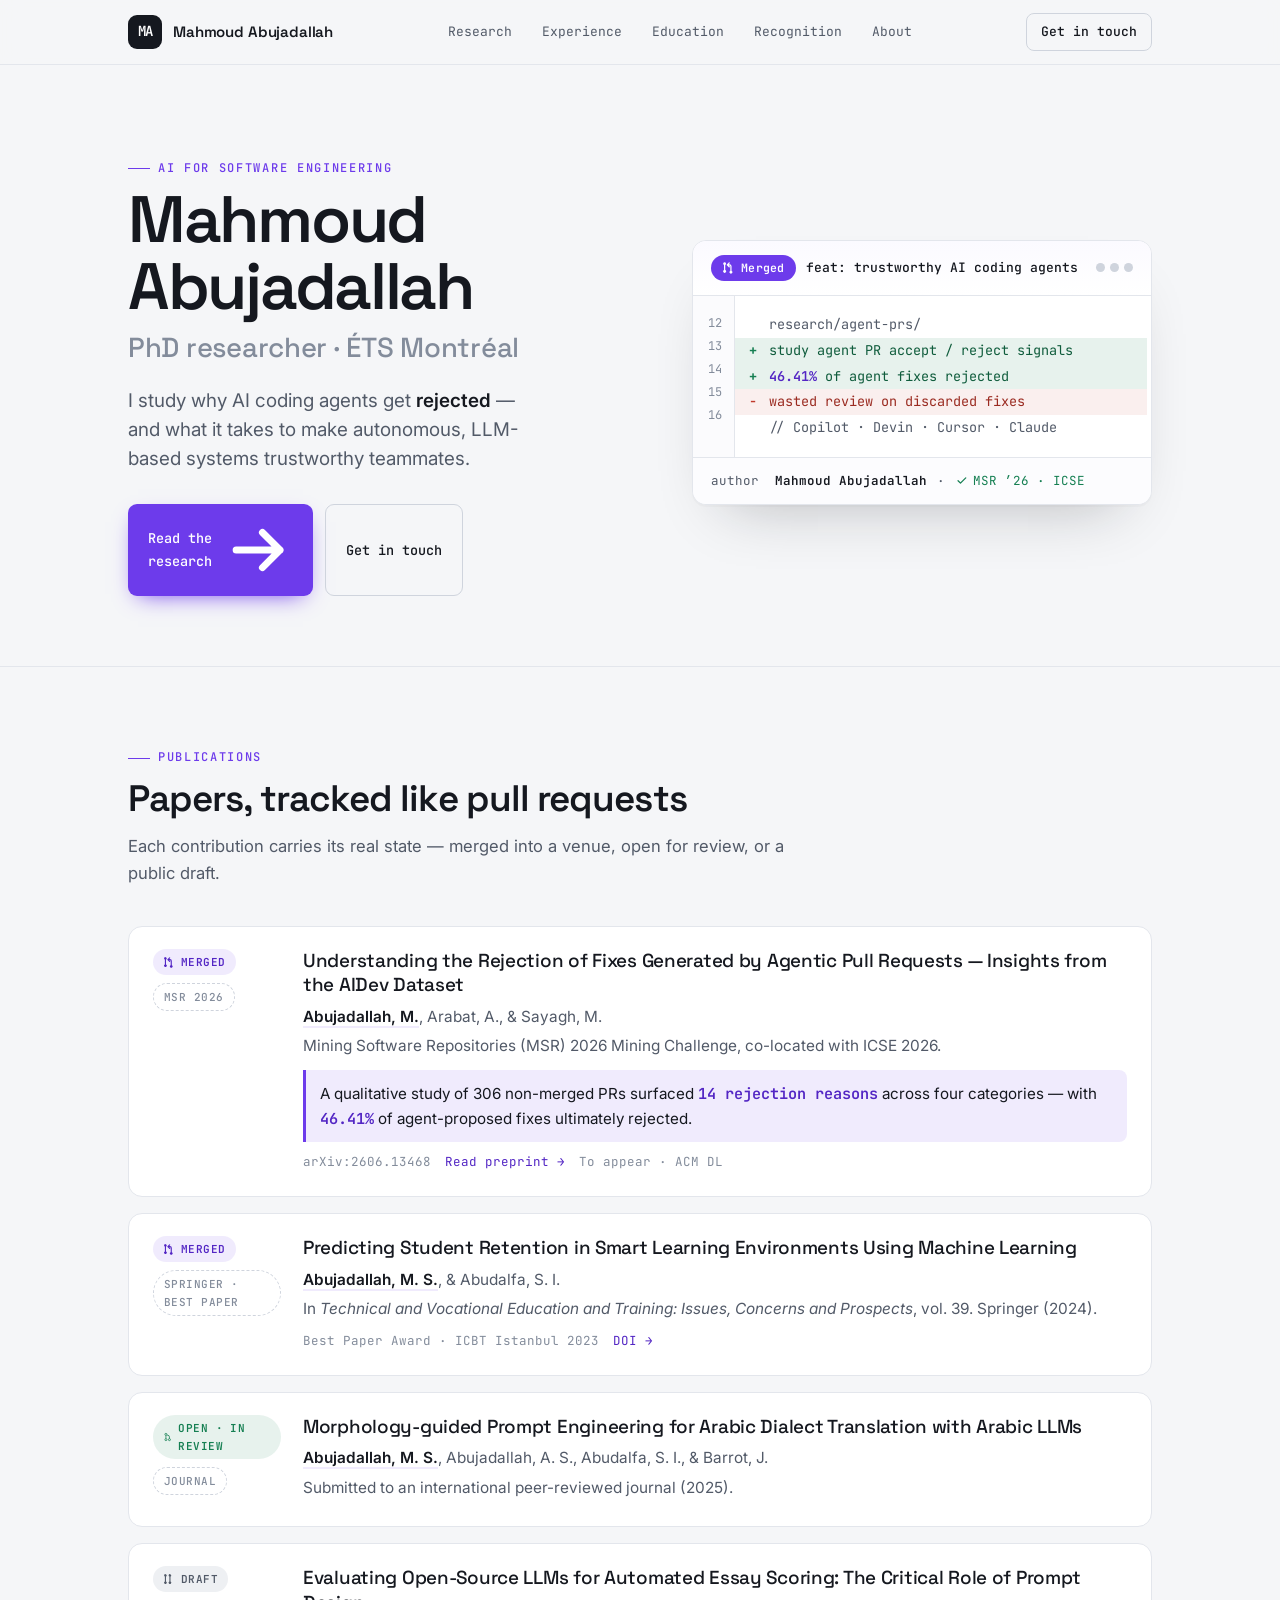
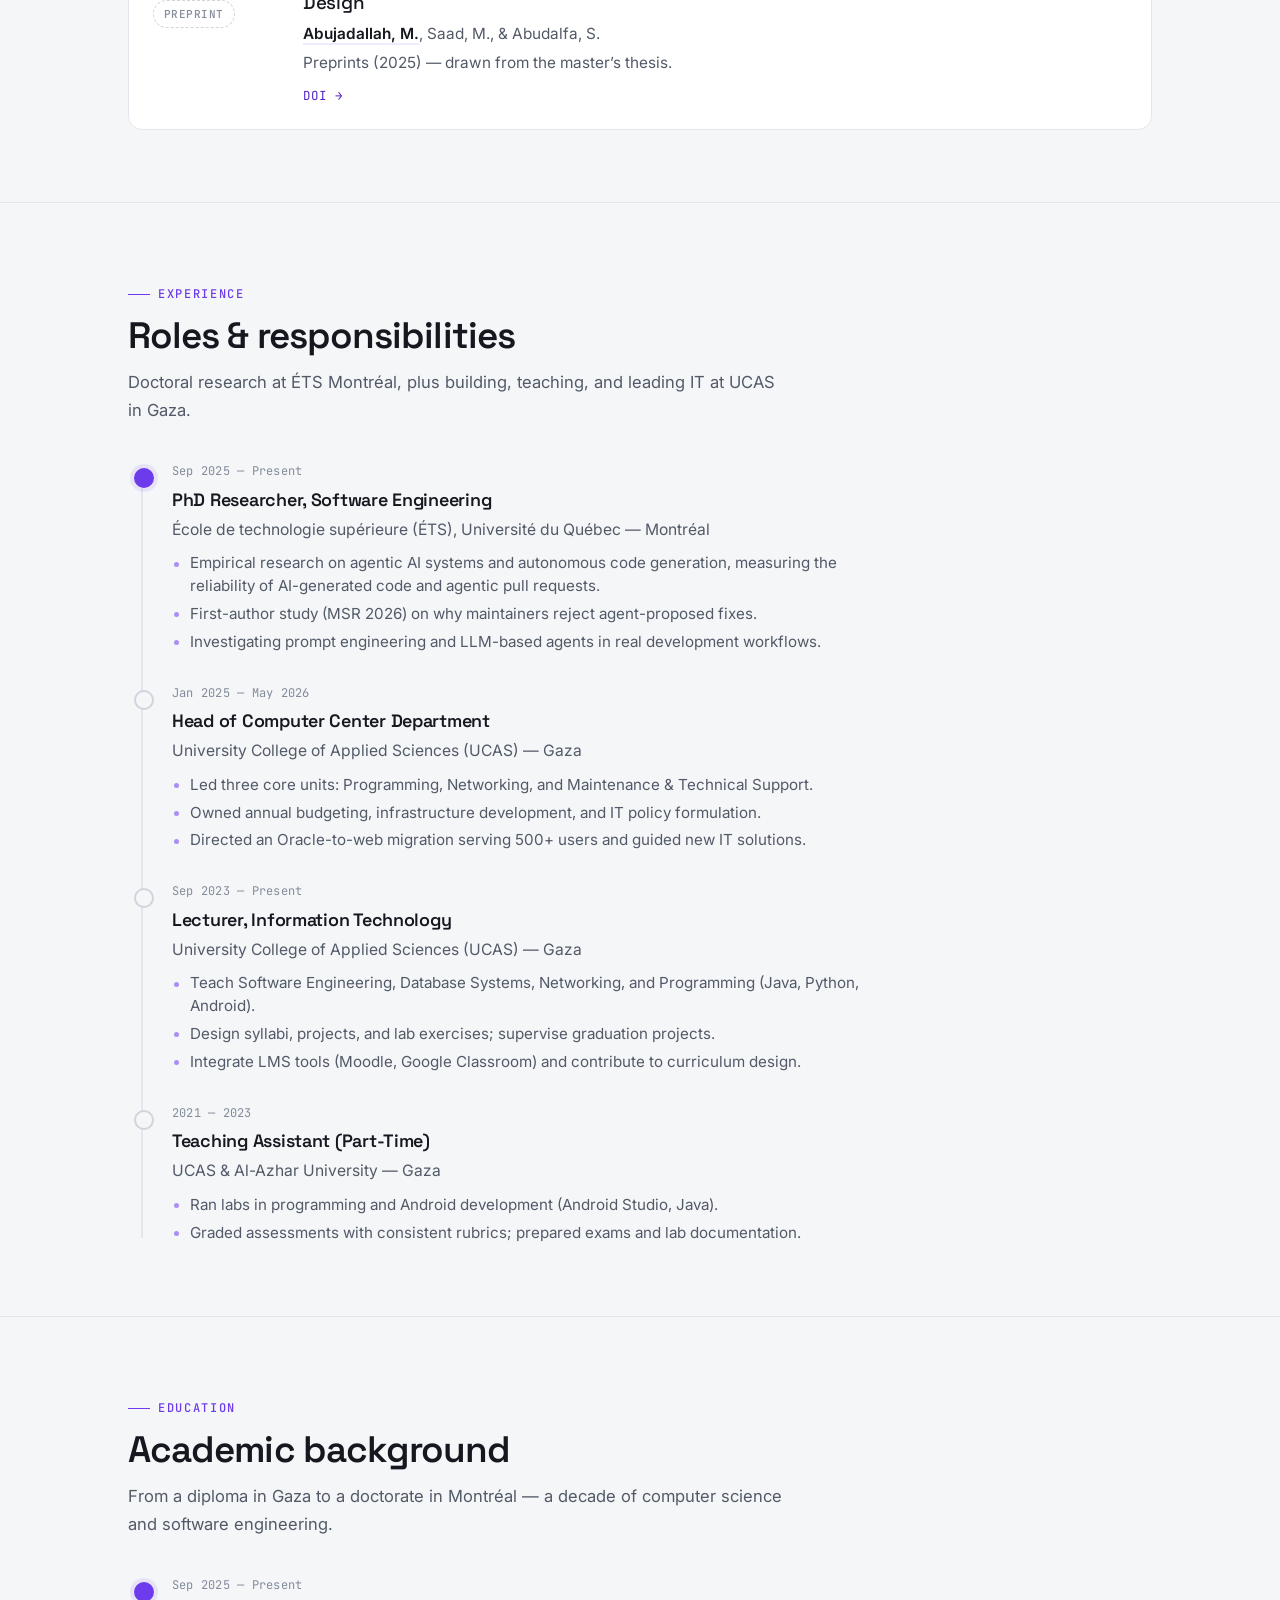
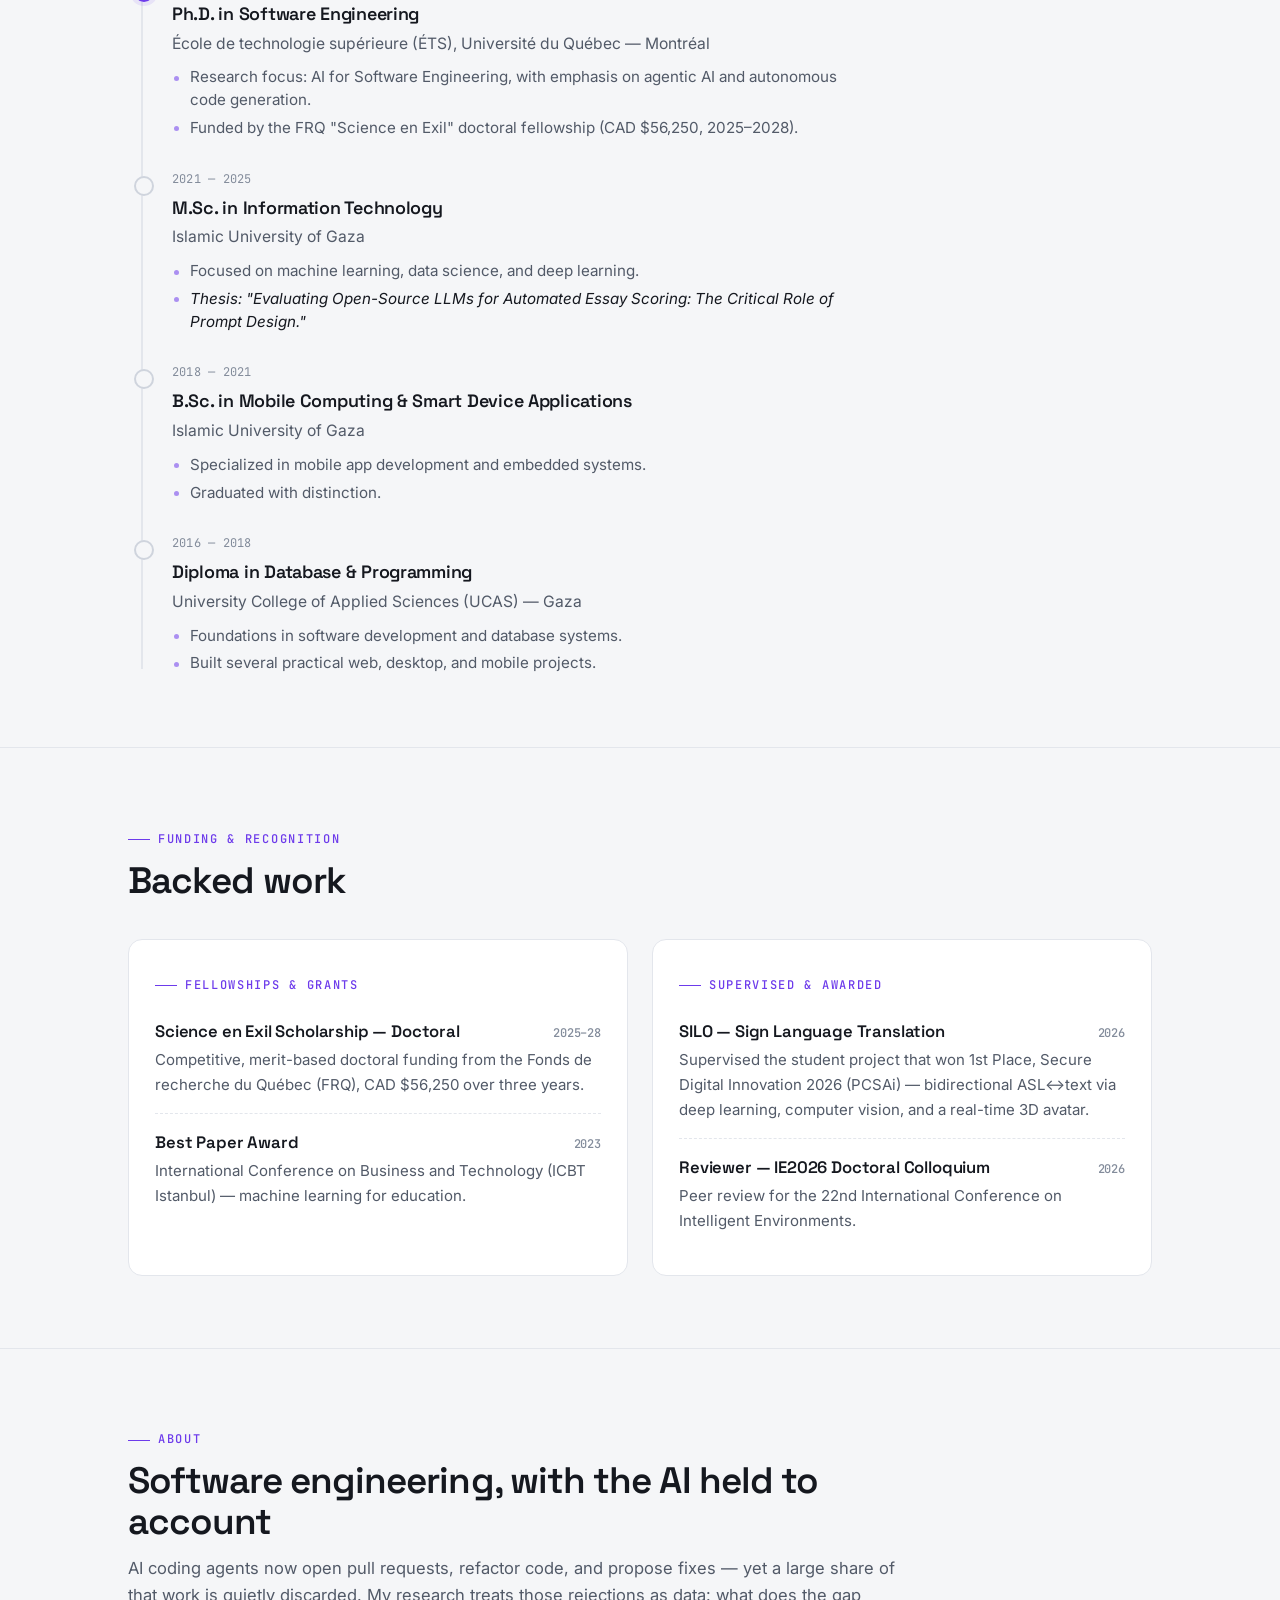
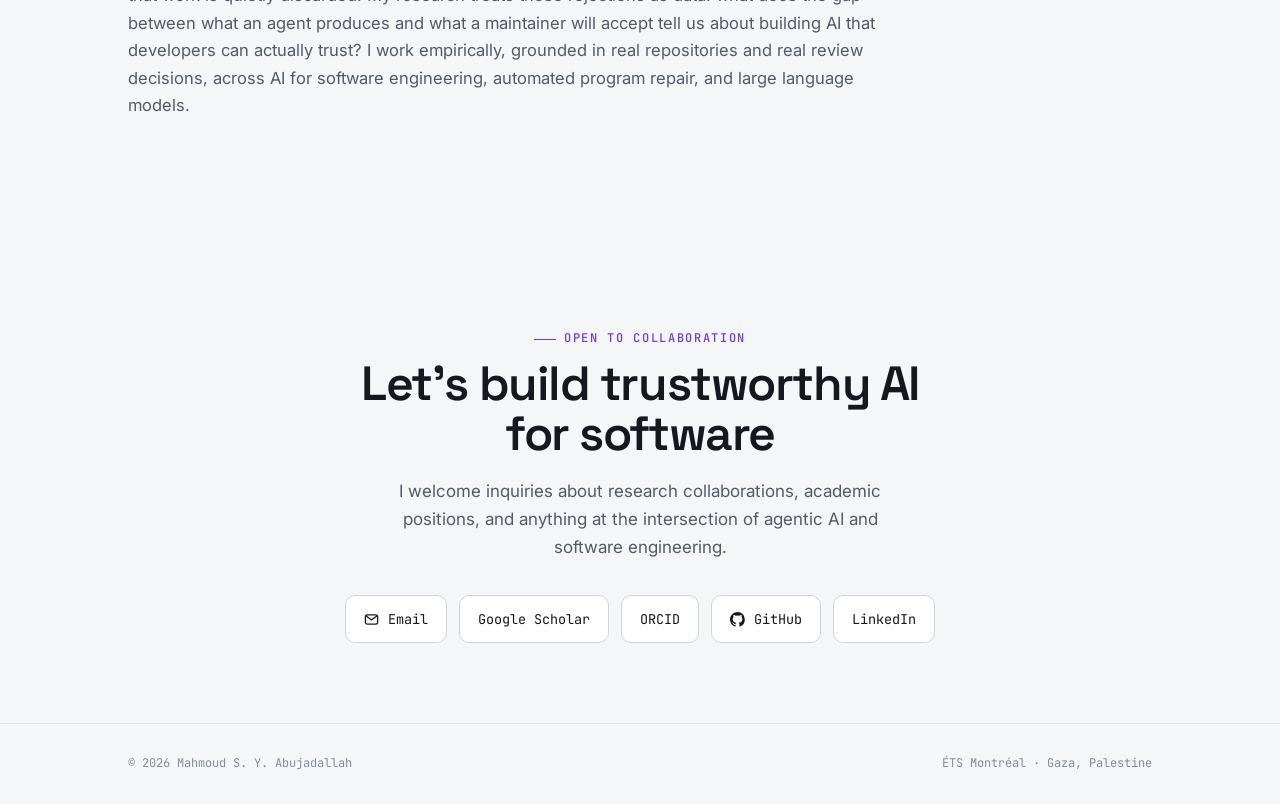
==== index.html @ 2774bacb "feat: redesign portfolio (PR-themed) and reconcile content with CV - New self-contained design: pape" ====
<!doctype html>
<html lang="en">
<head>
<meta charset="utf-8">
<meta name="viewport" content="width=device-width, initial-scale=1">
<title>Mahmoud S. Y. Abujadallah — AI for Software Engineering</title>
<meta name="description" content="PhD researcher at ÉTS Montréal studying AI coding agents, agentic pull requests, and the trustworthiness of AI-generated code.">
<meta name="author" content="Mahmoud S. Y. Abujadallah">
<meta name="robots" content="index, follow">
<link rel="canonical" href="https://mabujadallah.github.io/mahmoud_abujadallah/">
<link rel="icon" type="image/svg+xml" href="favicon.svg">

<!-- Open Graph -->
<meta property="og:type" content="website">
<meta property="og:title" content="Mahmoud S. Y. Abujadallah — AI for Software Engineering">
<meta property="og:description" content="PhD researcher studying why AI coding agents get rejected — and how to make them trustworthy teammates.">
<meta property="og:url" content="https://mabujadallah.github.io/mahmoud_abujadallah/">
<meta property="og:image" content="https://mabujadallah.github.io/mahmoud_abujadallah/images/profile.jpeg">

<!-- Twitter -->
<meta name="twitter:card" content="summary_large_image">
<meta name="twitter:title" content="Mahmoud S. Y. Abujadallah — AI for Software Engineering">
<meta name="twitter:description" content="PhD researcher studying why AI coding agents get rejected — and how to make them trustworthy teammates.">
<meta name="twitter:image" content="https://mabujadallah.github.io/mahmoud_abujadallah/images/profile.jpeg">

<!-- JSON-LD -->
<script type="application/ld+json">
{
  "@context": "https://schema.org",
  "@type": "Person",
  "name": "Mahmoud S. Y. Abujadallah",
  "url": "https://mabujadallah.github.io/mahmoud_abujadallah/",
  "image": "https://mabujadallah.github.io/mahmoud_abujadallah/images/profile.jpeg",
  "jobTitle": "PhD Researcher",
  "affiliation": {
    "@type": "CollegeOrUniversity",
    "name": "École de technologie supérieure (ÉTS)"
  },
  "sameAs": [
    "https://github.com/mabujadallah",
    "https://www.linkedin.com/in/mahmoud-abujadallah-88104a176/",
    "https://orcid.org/0009-0009-6800-0481",
    "https://scholar.google.com/citations?user=rj5uozAAAAAJ"
  ]
}
</script>

<link rel="preconnect" href="https://fonts.googleapis.com">
<link rel="preconnect" href="https://fonts.gstatic.com" crossorigin>
<link href="https://fonts.googleapis.com/css2?family=Space+Grotesk:wght@400;500;600;700&family=Inter:wght@400;450;500;600&family=JetBrains+Mono:wght@400;500;600&display=swap" rel="stylesheet">
<style>
  :root{
    --paper:#F5F6F8;
    --paper-raised:#FFFFFF;
    --ink:#15181F;
    --ink-soft:#525a68;
    --ink-faint:#838c9b;
    --line:#E3E6EC;
    --line-strong:#cfd4dd;
    --accent:#6D3BEB;        /* merged-purple, primary */
    --accent-deep:#5326c4;
    --accent-soft:rgba(109,59,235,.10);
    --accept:#157f52;        /* + additions */
    --accept-soft:rgba(21,127,82,.10);
    --reject:#c0392b;        /* − deletions */
    --reject-soft:rgba(192,57,43,.08);
    --amber:#a86a12;

    --display:'Space Grotesk',system-ui,sans-serif;
    --body:'Inter',system-ui,sans-serif;
    --mono:'JetBrains Mono',ui-monospace,monospace;

    --maxw:1080px;
    --r:14px;
  }

  *{box-sizing:border-box}
  html{scroll-behavior:smooth}
  @media (prefers-reduced-motion:reduce){html{scroll-behavior:auto}}

  body{
    margin:0;
    background:var(--paper);
    color:var(--ink);
    font-family:var(--body);
    font-size:17px;
    line-height:1.65;
    -webkit-font-smoothing:antialiased;
    text-rendering:optimizeLegibility;
    overflow-x:hidden;
  }

  a{color:inherit;text-decoration:none}
  ::selection{background:var(--accent);color:#fff}

  .skip{
    position:absolute;left:-999px;top:0;z-index:200;
    background:var(--ink);color:#fff;padding:10px 16px;border-radius:0 0 8px 0;
    font-family:var(--mono);font-size:13px;
  }
  .skip:focus{left:0}

  .wrap{max-width:var(--maxw);margin:0 auto;padding:0 28px}

  /* ---------- mono utility label ---------- */
  .eyebrow{
    font-family:var(--mono);
    font-size:12px;
    font-weight:500;
    letter-spacing:.14em;
    text-transform:uppercase;
    color:var(--accent);
    display:inline-flex;align-items:center;gap:8px;
  }
  .eyebrow::before{
    content:"";width:22px;height:1px;background:var(--accent);display:inline-block;
  }

  /* ---------- nav ---------- */
  header.nav{
    position:sticky;top:0;z-index:100;
    background:color-mix(in srgb, var(--paper) 88%, transparent);
    backdrop-filter:blur(10px);
    border-bottom:1px solid var(--line);
  }
  .nav-inner{display:flex;align-items:center;justify-content:space-between;height:64px}
  .brand{display:flex;align-items:center;gap:11px;font-family:var(--display);font-weight:600;font-size:15px;letter-spacing:-.01em}
  .mono-badge{
    width:34px;height:34px;border-radius:9px;
    background:var(--ink);color:#fff;
    display:grid;place-items:center;
    font-family:var(--mono);font-weight:600;font-size:14px;letter-spacing:-.04em;
  }
  .nav-links{display:flex;gap:30px;align-items:center}
  .nav-links a{
    font-family:var(--mono);font-size:13px;color:var(--ink-soft);
    position:relative;padding:4px 0;transition:color .2s;
  }
  .nav-links a:hover{color:var(--ink)}
  .nav-links a::after{
    content:"";position:absolute;left:0;bottom:-2px;height:1.5px;width:0;background:var(--accent);transition:width .25s;
  }
  .nav-links a:hover::after{width:100%}
  .nav-cta{
    font-family:var(--mono);font-size:13px;font-weight:500;
    border:1px solid var(--line-strong);border-radius:8px;padding:7px 14px;
    color:var(--ink);transition:.2s;
  }
  .nav-cta:hover{border-color:var(--accent);color:var(--accent)}
  @media(max-width:760px){.nav-links{display:none}}
  @media(max-width:560px){.brand span:last-child{display:none}}

  section{scroll-margin-top:74px}
  #contact{scroll-margin-top:74px}

  /* ---------- hero ---------- */
  .hero{padding:84px 0 70px;position:relative;overflow:hidden}
  .hero-grid{display:grid;grid-template-columns:1.05fr .95fr;gap:56px;align-items:center}
  .hero-grid > *{min-width:0}
  @media(max-width:880px){.hero-grid{grid-template-columns:1fr;gap:40px}}

  h1{
    font-family:var(--display);
    font-weight:600;
    font-size:clamp(2.3rem,8vw,4.1rem);
    line-height:1.02;
    letter-spacing:-.035em;
    margin:.5rem 0 0;
    overflow-wrap:break-word;
  }
  h1 .sub{display:block;color:var(--ink-faint);font-weight:500;font-size:.42em;letter-spacing:-.01em;margin-top:.85rem}
  .lead{
    font-size:1.18rem;color:var(--ink-soft);max-width:34ch;margin:1.5rem 0 0;line-height:1.55;
  }
  .lead b{color:var(--ink);font-weight:600}

  .hero-actions{display:flex;flex-wrap:wrap;gap:12px;margin-top:30px}
  .btn{
    font-family:var(--mono);font-size:13.5px;font-weight:500;
    padding:11px 20px;border-radius:9px;display:inline-flex;align-items:center;gap:9px;
    transition:transform .18s, box-shadow .18s, background .18s;
  }
  .btn-primary{background:var(--accent);color:#fff;box-shadow:0 8px 22px -10px var(--accent)}
  .btn-primary:hover{background:var(--accent-deep);transform:translateY(-2px);box-shadow:0 14px 26px -10px var(--accent)}
  .btn-ghost{border:1px solid var(--line-strong);color:var(--ink)}
  .btn-ghost:hover{border-color:var(--ink);transform:translateY(-2px)}

  /* ---------- signature: the PR card ---------- */
  .pr-card{
    background:var(--paper-raised);
    border:1px solid var(--line);
    border-radius:var(--r);
    box-shadow:0 30px 60px -34px rgba(21,24,31,.30), 0 2px 0 rgba(21,24,31,.02);
    overflow:hidden;
    font-family:var(--mono);
    font-size:13.5px;
  }
  .pr-head{
    display:flex;align-items:center;gap:10px;
    padding:14px 18px;border-bottom:1px solid var(--line);
    background:linear-gradient(180deg,#fbfaff,#fff);
  }
  .pr-state{
    display:inline-flex;align-items:center;gap:6px;
    background:var(--accent);color:#fff;
    padding:4px 11px;border-radius:999px;font-weight:600;font-size:11.5px;letter-spacing:.02em;
  }
  .pr-state svg{width:13px;height:13px}
  .pr-title{color:var(--ink);font-weight:500;font-size:13px;flex:1;min-width:0;overflow:hidden;text-overflow:ellipsis;white-space:nowrap}
  .pr-dots{display:flex;gap:5px}
  .pr-dots i{width:9px;height:9px;border-radius:50%;display:block;background:var(--line-strong)}

  .pr-body{display:flex}
  .gutter{
    padding:16px 0;background:#fbfbfd;border-right:1px solid var(--line);
    color:var(--ink-faint);text-align:right;user-select:none;min-width:42px;
  }
  .gutter span{display:block;padding:0 12px;line-height:1.9;font-size:12px}
  .diff{padding:16px 4px 16px 0;flex:1;overflow:hidden}
  .diff .ln{display:flex;gap:10px;line-height:1.9;padding:0 14px;white-space:nowrap}
  .diff .ln.add{background:var(--accept-soft)}
  .diff .ln.del{background:var(--reject-soft)}
  .diff .ln.ctx{color:var(--ink-soft)}
  .diff .mk{width:10px;flex:none;font-weight:600}
  .diff .add .mk{color:var(--accept)}
  .diff .del .mk{color:var(--reject)}
  .diff .add .tx{color:#0f5c3c}
  .diff .del .tx{color:#9a2a20}
  .diff .stat{color:var(--accent-deep);font-weight:600}
  @media(max-width:520px){.diff .ln{white-space:normal}}

  .pr-foot{
    display:flex;align-items:center;gap:10px;flex-wrap:wrap;
    padding:13px 18px;border-top:1px solid var(--line);background:#fcfcfe;
    color:var(--ink-soft);font-size:12.5px;
  }
  .pr-foot .who{color:var(--ink);font-weight:600}
  .pr-foot .chk{color:var(--accept);display:inline-flex;align-items:center;gap:5px}
  .pr-foot .chk svg{width:13px;height:13px}

  /* ---------- section frame ---------- */
  section{padding:72px 0;border-top:1px solid var(--line)}
  .sec-head{margin-bottom:38px;max-width:60ch}
  .sec-head h2{
    font-family:var(--display);font-weight:600;font-size:clamp(1.7rem,3.4vw,2.3rem);
    letter-spacing:-.025em;line-height:1.1;margin:.7rem 0 0;
  }
  .sec-head p{color:var(--ink-soft);margin:.8rem 0 0;font-size:1.04rem}

  /* ---------- publications ---------- */
  .pubs{display:flex;flex-direction:column;gap:16px}
  .pub{
    background:var(--paper-raised);border:1px solid var(--line);border-radius:var(--r);
    padding:22px 24px;display:grid;grid-template-columns:128px 1fr;gap:22px;
    transition:border-color .2s, transform .2s, box-shadow .2s;
  }
  .pub:hover{border-color:var(--line-strong);transform:translateY(-2px);box-shadow:0 18px 40px -28px rgba(21,24,31,.35)}
  @media(max-width:680px){.pub{grid-template-columns:1fr;gap:14px}}
  .pub-state{display:flex;flex-direction:column;gap:8px;align-items:flex-start}
  .tag{
    font-family:var(--mono);font-size:11px;font-weight:600;letter-spacing:.04em;
    padding:4px 10px;border-radius:999px;display:inline-flex;align-items:center;gap:6px;text-transform:uppercase;
  }
  .tag svg{width:12px;height:12px}
  .tag.merged{background:var(--accent-soft);color:var(--accent-deep)}
  .tag.open{background:var(--accept-soft);color:var(--accept)}
  .tag.draft{background:#eef0f3;color:var(--ink-soft)}
  .tag.venue{background:transparent;color:var(--ink-faint);border:1px dashed var(--line-strong);font-weight:500}
  .pub h3{font-family:var(--display);font-weight:500;font-size:1.18rem;line-height:1.3;letter-spacing:-.015em;margin:0 0 6px}
  .pub .authors{color:var(--ink-soft);font-size:.96rem;margin:0 0 4px}
  .pub .authors .me{color:var(--ink);font-weight:600;border-bottom:2px solid var(--accent-soft)}
  .pub .meta{font-family:var(--mono);font-size:12.5px;color:var(--ink-faint);margin-top:10px;display:flex;flex-wrap:wrap;gap:14px}
  .pub .meta a{color:var(--accent-deep);border-bottom:1px solid transparent;transition:border-color .2s}
  .pub .meta a:hover{border-color:var(--accent-deep)}
  .finding{
    margin-top:12px;padding:11px 14px;border-left:3px solid var(--accent);
    background:var(--accent-soft);border-radius:0 8px 8px 0;font-size:.95rem;color:var(--ink)
  }
  .finding b{font-family:var(--mono);font-weight:600;color:var(--accent-deep)}

  /* ---------- timeline ---------- */
  .timeline{position:relative;margin-left:6px}
  .timeline::before{content:"";position:absolute;left:7px;top:6px;bottom:6px;width:2px;background:var(--line)}
  .tl{position:relative;padding:0 0 30px 38px}
  .tl:last-child{padding-bottom:0}
  .tl::before{
    content:"";position:absolute;left:0;top:6px;width:16px;height:16px;border-radius:50%;
    background:var(--paper);border:2px solid var(--line-strong);
  }
  .tl.now::before{background:var(--accent);border-color:var(--accent);box-shadow:0 0 0 4px var(--accent-soft)}
  .tl .when{font-family:var(--mono);font-size:12px;color:var(--ink-faint);letter-spacing:.02em}
  .tl h3{font-family:var(--display);font-weight:600;font-size:1.12rem;letter-spacing:-.015em;margin:3px 0 2px}
  .tl .org{color:var(--ink-soft);font-size:.98rem}
  .tl p{margin:8px 0 0;color:var(--ink-soft);font-size:.96rem;max-width:62ch}
  .tl ul{margin:10px 0 0;padding:0;list-style:none;display:flex;flex-direction:column;gap:5px;max-width:64ch}
  .tl ul li{position:relative;padding-left:18px;color:var(--ink-soft);font-size:.95rem;line-height:1.5}
  .tl ul li::before{content:"";position:absolute;left:2px;top:.62em;width:5px;height:5px;border-radius:50%;background:var(--accent);opacity:.55}
  .tl ul li em{color:var(--ink);font-style:italic}

  /* ---------- two col blocks (funding / education) ---------- */
  .cols{display:grid;grid-template-columns:1fr 1fr;gap:24px}
  @media(max-width:780px){.cols{grid-template-columns:1fr}}
  .panel{background:var(--paper-raised);border:1px solid var(--line);border-radius:var(--r);padding:26px}
  .panel > .eyebrow{margin-bottom:18px}
  .award{padding:15px 0;border-top:1px dashed var(--line)}
  .award:first-of-type{border-top:none;padding-top:4px}
  .award h4{font-family:var(--display);font-weight:600;font-size:1.04rem;letter-spacing:-.01em;margin:0 0 3px;display:flex;justify-content:space-between;gap:12px;align-items:baseline}
  .award h4 .yr{font-family:var(--mono);font-size:12px;color:var(--ink-faint);font-weight:500}
  .award p{margin:0;color:var(--ink-soft);font-size:.94rem}
  .deg .yr{color:var(--accent-deep)}

  /* ---------- contact ---------- */
  .contact{text-align:center;padding:90px 0 80px}
  .contact h2{font-family:var(--display);font-weight:600;font-size:clamp(2rem,5vw,3rem);letter-spacing:-.03em;margin:.6rem auto 0;max-width:18ch;line-height:1.05}
  .contact p{color:var(--ink-soft);max-width:46ch;margin:1.1rem auto 0}
  .links{display:flex;flex-wrap:wrap;gap:12px;justify-content:center;margin-top:34px}
  .links a{
    font-family:var(--mono);font-size:13.5px;
    border:1px solid var(--line-strong);border-radius:10px;padding:12px 18px;
    display:inline-flex;align-items:center;gap:9px;transition:.2s;background:var(--paper-raised);
  }
  .links a:hover{border-color:var(--accent);color:var(--accent);transform:translateY(-2px)}
  .links a svg{width:15px;height:15px}

  footer{border-top:1px solid var(--line);padding:30px 0;color:var(--ink-faint)}
  .foot-inner{display:flex;justify-content:space-between;flex-wrap:wrap;gap:10px;font-family:var(--mono);font-size:12px}

  /* ---------- reveal ---------- */
  .reveal{opacity:0;transform:translateY(18px);transition:opacity .6s ease, transform .6s ease}
  .reveal.in{opacity:1;transform:none}
  @media (prefers-reduced-motion:reduce){.reveal{opacity:1;transform:none;transition:none}}

  :focus-visible{outline:2.5px solid var(--accent);outline-offset:3px;border-radius:4px}
</style>
</head>
<body>
<a class="skip" href="#main">Skip to content</a>

<header class="nav">
  <div class="wrap nav-inner">
    <a class="brand" href="#top">
      <span class="mono-badge">MA</span>
      <span>Mahmoud&nbsp;Abujadallah</span>
    </a>
    <nav class="nav-links" aria-label="Primary">
      <a href="#research">Research</a>
      <a href="#experience">Experience</a>
      <a href="#education">Education</a>
      <a href="#recognition">Recognition</a>
      <a href="#about">About</a>
    </nav>
    <a class="nav-cta" href="mailto:m.abujadallah@gmail.com">Get in touch</a>
  </div>
</header>

<main id="main">
<a id="top"></a>

<!-- HERO -->
<div class="hero">
  <div class="wrap hero-grid">
    <div>
      <span class="eyebrow">AI for Software Engineering</span>
      <h1>Mahmoud Abujadallah
        <span class="sub">PhD researcher · ÉTS Montréal</span>
      </h1>
      <p class="lead">I study why AI coding agents get <b>rejected</b> — and what it takes to make autonomous, LLM-based systems trustworthy teammates.</p>
      <div class="hero-actions">
        <a class="btn btn-primary" href="#research">Read the research
          <svg viewBox="0 0 16 16" fill="none" aria-hidden="true"><path d="M3 8h10M9 4l4 4-4 4" stroke="currentColor" stroke-width="1.6" stroke-linecap="round" stroke-linejoin="round"/></svg>
        </a>
        <a class="btn btn-ghost" href="mailto:m.abujadallah@gmail.com">Get in touch</a>
      </div>
    </div>

    <!-- signature PR card -->
    <div class="pr-card reveal" aria-label="Research summary styled as a pull request">
      <div class="pr-head">
        <span class="pr-state">
          <svg viewBox="0 0 16 16" fill="currentColor" aria-hidden="true"><path d="M5 3.25a1.75 1.75 0 1 0-2.5 1.58v6.34a1.75 1.75 0 1 0 1.5 0V4.83A1.75 1.75 0 0 0 5 3.25Zm6.75 8.92V6.5A2.5 2.5 0 0 0 9.25 4H8.3l1.1-1.1a.75.75 0 0 0-1.06-1.06L5.97 4.22a.75.75 0 0 0 0 1.06l2.37 2.38A.75.75 0 1 0 9.4 6.6L8.3 5.5h.95a1 1 0 0 1 1 1v5.67a1.75 1.75 0 1 0 1.5 0Z"/></svg>
          Merged
        </span>
        <span class="pr-title">feat: trustworthy AI coding agents</span>
        <span class="pr-dots" aria-hidden="true"><i></i><i></i><i></i></span>
      </div>
      <div class="pr-body">
        <div class="gutter" aria-hidden="true"><span>12</span><span>13</span><span>14</span><span>15</span><span>16</span></div>
        <div class="diff">
          <div class="ln ctx"><span class="mk"></span><span class="tx">research/agent-prs/</span></div>
          <div class="ln add"><span class="mk">+</span><span class="tx">study agent PR accept / reject signals</span></div>
          <div class="ln add"><span class="mk">+</span><span class="tx"><span class="stat">46.41%</span> of agent fixes rejected</span></div>
          <div class="ln del"><span class="mk">−</span><span class="tx">wasted review on discarded fixes</span></div>
          <div class="ln ctx"><span class="mk"></span><span class="tx">// Copilot · Devin · Cursor · Claude</span></div>
        </div>
      </div>
      <div class="pr-foot">
        <span>author&nbsp; <span class="who">Mahmoud Abujadallah</span></span>
        <span>·</span>
        <span class="chk">
          <svg viewBox="0 0 16 16" fill="currentColor" aria-hidden="true"><path d="M13.78 4.22a.75.75 0 0 1 0 1.06l-6.5 6.5a.75.75 0 0 1-1.06 0l-3-3a.75.75 0 1 1 1.06-1.06l2.47 2.47 5.97-5.97a.75.75 0 0 1 1.06 0Z"/></svg>
          MSR &rsquo;26 · ICSE
        </span>
      </div>
    </div>
  </div>
</div>

<!-- RESEARCH / PUBLICATIONS -->
<section id="research">
  <div class="wrap">
    <div class="sec-head reveal">
      <span class="eyebrow">Publications</span>
      <h2>Papers, tracked like pull requests</h2>
      <p>Each contribution carries its real state — merged into a venue, open for review, or a public draft.</p>
    </div>

    <div class="pubs">
      <!-- merged -->
      <article class="pub reveal">
        <div class="pub-state">
          <span class="tag merged">
            <svg viewBox="0 0 16 16" fill="currentColor" aria-hidden="true"><path d="M5 3.25a1.75 1.75 0 1 0-2.5 1.58v6.34a1.75 1.75 0 1 0 1.5 0V4.83A1.75 1.75 0 0 0 5 3.25Zm6.75 8.92V6.5A2.5 2.5 0 0 0 9.25 4H8.3l1.1-1.1a.75.75 0 0 0-1.06-1.06L5.97 4.22a.75.75 0 0 0 0 1.06l2.37 2.38A.75.75 0 1 0 9.4 6.6L8.3 5.5h.95a1 1 0 0 1 1 1v5.67a1.75 1.75 0 1 0 1.5 0Z"/></svg>
            Merged
          </span>
          <span class="tag venue">MSR 2026</span>
        </div>
        <div>
          <h3>Understanding the Rejection of Fixes Generated by Agentic Pull Requests — Insights from the AIDev Dataset</h3>
          <p class="authors"><span class="me">Abujadallah, M.</span>, Arabat, A., &amp; Sayagh, M.</p>
          <p class="authors">Mining Software Repositories (MSR) 2026 Mining Challenge, co-located with ICSE 2026.</p>
          <div class="finding">A qualitative study of 306 non-merged PRs surfaced <b>14 rejection reasons</b> across four categories — with <b>46.41%</b> of agent-proposed fixes ultimately rejected.</div>
          <div class="meta">
            <span>arXiv:2606.13468</span>
            <a href="https://arxiv.org/abs/2606.13468" target="_blank" rel="noopener">Read preprint →</a>
            <span>To appear · ACM DL</span>
          </div>
        </div>
      </article>

      <!-- merged book chapter -->
      <article class="pub reveal">
        <div class="pub-state">
          <span class="tag merged">
            <svg viewBox="0 0 16 16" fill="currentColor" aria-hidden="true"><path d="M5 3.25a1.75 1.75 0 1 0-2.5 1.58v6.34a1.75 1.75 0 1 0 1.5 0V4.83A1.75 1.75 0 0 0 5 3.25Zm6.75 8.92V6.5A2.5 2.5 0 0 0 9.25 4H8.3l1.1-1.1a.75.75 0 0 0-1.06-1.06L5.97 4.22a.75.75 0 0 0 0 1.06l2.37 2.38A.75.75 0 1 0 9.4 6.6L8.3 5.5h.95a1 1 0 0 1 1 1v5.67a1.75 1.75 0 1 0 1.5 0Z"/></svg>
            Merged
          </span>
          <span class="tag venue">Springer · Best Paper</span>
        </div>
        <div>
          <h3>Predicting Student Retention in Smart Learning Environments Using Machine Learning</h3>
          <p class="authors"><span class="me">Abujadallah, M. S.</span>, &amp; Abudalfa, S. I.</p>
          <p class="authors">In <em>Technical and Vocational Education and Training: Issues, Concerns and Prospects</em>, vol. 39. Springer (2024).</p>
          <div class="meta">
            <span>Best Paper Award · ICBT Istanbul 2023</span>
            <a href="https://doi.org/10.1007/978-981-99-7798-7_12" target="_blank" rel="noopener">DOI →</a>
          </div>
        </div>
      </article>

      <!-- open / under review -->
      <article class="pub reveal">
        <div class="pub-state">
          <span class="tag open">
            <svg viewBox="0 0 16 16" fill="currentColor" aria-hidden="true"><circle cx="5" cy="3.5" r="1.75" fill="none" stroke="currentColor" stroke-width="1.3"/><circle cx="5" cy="12.5" r="1.75" fill="none" stroke="currentColor" stroke-width="1.3"/><path d="M5 5.25v5.5" stroke="currentColor" stroke-width="1.3"/><circle cx="11" cy="12.5" r="1.75" fill="none" stroke="currentColor" stroke-width="1.3"/><path d="M11 10.75V8A3 3 0 0 0 8 5H6.5" stroke="currentColor" stroke-width="1.3" fill="none"/></svg>
            Open · in review
          </span>
          <span class="tag venue">Journal</span>
        </div>
        <div>
          <h3>Morphology-guided Prompt Engineering for Arabic Dialect Translation with Arabic LLMs</h3>
          <p class="authors"><span class="me">Abujadallah, M. S.</span>, Abujadallah, A. S., Abudalfa, S. I., &amp; Barrot, J.</p>
          <p class="authors">Submitted to an international peer-reviewed journal (2025).</p>
        </div>
      </article>

      <!-- draft / preprint -->
      <article class="pub reveal">
        <div class="pub-state">
          <span class="tag draft">
            <svg viewBox="0 0 16 16" fill="currentColor" aria-hidden="true"><path d="M5 3.25a1.75 1.75 0 1 0-2.5 1.58v6.34a1.75 1.75 0 1 0 1.5 0V4.83A1.75 1.75 0 0 0 5 3.25Zm6 0a1.75 1.75 0 1 0-2.5 1.58v6.34a1.75 1.75 0 1 0 1.5 0V4.83A1.75 1.75 0 0 0 11 3.25Z"/></svg>
            Draft
          </span>
          <span class="tag venue">Preprint</span>
        </div>
        <div>
          <h3>Evaluating Open-Source LLMs for Automated Essay Scoring: The Critical Role of Prompt Design</h3>
          <p class="authors"><span class="me">Abujadallah, M.</span>, Saad, M., &amp; Abudalfa, S.</p>
          <p class="authors">Preprints (2025) — drawn from the master&rsquo;s thesis.</p>
          <div class="meta">
            <a href="https://doi.org/10.20944/preprints202511.1429.v1" target="_blank" rel="noopener">DOI →</a>
          </div>
        </div>
      </article>
    </div>
  </div>
</section>

<!-- EXPERIENCE -->
<section id="experience">
  <div class="wrap">
    <div class="sec-head reveal">
      <span class="eyebrow">Experience</span>
      <h2>Roles &amp; responsibilities</h2>
      <p>Doctoral research at ÉTS Montréal, plus building, teaching, and leading IT at UCAS in Gaza.</p>
    </div>

    <div class="timeline">
      <div class="tl now reveal">
        <div class="when">Sep 2025 — Present</div>
        <h3>PhD Researcher, Software Engineering</h3>
        <div class="org">École de technologie supérieure (ÉTS), Université du Québec — Montréal</div>
        <ul>
          <li>Empirical research on agentic AI systems and autonomous code generation, measuring the reliability of AI-generated code and agentic pull requests.</li>
          <li>First-author study (MSR 2026) on why maintainers reject agent-proposed fixes.</li>
          <li>Investigating prompt engineering and LLM-based agents in real development workflows.</li>
        </ul>
      </div>
      <div class="tl reveal">
        <div class="when">Jan 2025 — May 2026</div>
        <h3>Head of Computer Center Department</h3>
        <div class="org">University College of Applied Sciences (UCAS) — Gaza</div>
        <ul>
          <li>Led three core units: Programming, Networking, and Maintenance &amp; Technical Support.</li>
          <li>Owned annual budgeting, infrastructure development, and IT policy formulation.</li>
          <li>Directed an Oracle-to-web migration serving 500+ users and guided new IT solutions.</li>
        </ul>
      </div>
      <div class="tl reveal">
        <div class="when">Sep 2023 — Present</div>
        <h3>Lecturer, Information Technology</h3>
        <div class="org">University College of Applied Sciences (UCAS) — Gaza</div>
        <ul>
          <li>Teach Software Engineering, Database Systems, Networking, and Programming (Java, Python, Android).</li>
          <li>Design syllabi, projects, and lab exercises; supervise graduation projects.</li>
          <li>Integrate LMS tools (Moodle, Google Classroom) and contribute to curriculum design.</li>
        </ul>
      </div>
      <div class="tl reveal">
        <div class="when">2021 — 2023</div>
        <h3>Teaching Assistant (Part-Time)</h3>
        <div class="org">UCAS &amp; Al-Azhar University — Gaza</div>
        <ul>
          <li>Ran labs in programming and Android development (Android Studio, Java).</li>
          <li>Graded assessments with consistent rubrics; prepared exams and lab documentation.</li>
        </ul>
      </div>
    </div>
  </div>
</section>

<!-- EDUCATION -->
<section id="education">
  <div class="wrap">
    <div class="sec-head reveal">
      <span class="eyebrow">Education</span>
      <h2>Academic background</h2>
      <p>From a diploma in Gaza to a doctorate in Montréal — a decade of computer science and software engineering.</p>
    </div>

    <div class="timeline">
      <div class="tl now reveal">
        <div class="when">Sep 2025 — Present</div>
        <h3>Ph.D. in Software Engineering</h3>
        <div class="org">École de technologie supérieure (ÉTS), Université du Québec — Montréal</div>
        <ul>
          <li>Research focus: AI for Software Engineering, with emphasis on agentic AI and autonomous code generation.</li>
          <li>Funded by the FRQ "Science en Exil" doctoral fellowship (CAD $56,250, 2025–2028).</li>
        </ul>
      </div>
      <div class="tl reveal">
        <div class="when">2021 — 2025</div>
        <h3>M.Sc. in Information Technology</h3>
        <div class="org">Islamic University of Gaza</div>
        <ul>
          <li>Focused on machine learning, data science, and deep learning.</li>
          <li><em>Thesis: "Evaluating Open-Source LLMs for Automated Essay Scoring: The Critical Role of Prompt Design."</em></li>
        </ul>
      </div>
      <div class="tl reveal">
        <div class="when">2018 — 2021</div>
        <h3>B.Sc. in Mobile Computing &amp; Smart Device Applications</h3>
        <div class="org">Islamic University of Gaza</div>
        <ul>
          <li>Specialized in mobile app development and embedded systems.</li>
          <li>Graduated with distinction.</li>
        </ul>
      </div>
      <div class="tl reveal">
        <div class="when">2016 — 2018</div>
        <h3>Diploma in Database &amp; Programming</h3>
        <div class="org">University College of Applied Sciences (UCAS) — Gaza</div>
        <ul>
          <li>Foundations in software development and database systems.</li>
          <li>Built several practical web, desktop, and mobile projects.</li>
        </ul>
      </div>
    </div>
  </div>
</section>

<!-- RECOGNITION -->
<section id="recognition">
  <div class="wrap">
    <div class="sec-head reveal">
      <span class="eyebrow">Funding &amp; recognition</span>
      <h2>Backed work</h2>
    </div>
    <div class="cols">
      <div class="panel reveal">
        <span class="eyebrow">Fellowships &amp; grants</span>
        <div class="award">
          <h4>Science en Exil Scholarship — Doctoral <span class="yr">2025–28</span></h4>
          <p>Competitive, merit-based doctoral funding from the Fonds de recherche du Québec (FRQ), CAD&nbsp;$56,250 over three years.</p>
        </div>
        <div class="award">
          <h4>Best Paper Award <span class="yr">2023</span></h4>
          <p>International Conference on Business and Technology (ICBT Istanbul) — machine learning for education.</p>
        </div>
      </div>
      <div class="panel reveal">
        <span class="eyebrow">Supervised &amp; awarded</span>
        <div class="award">
          <h4>SILO — Sign Language Translation <span class="yr">2026</span></h4>
          <p>Supervised the student project that won 1st Place, Secure Digital Innovation 2026 (PCSAi) — bidirectional ASL↔text via deep learning, computer vision, and a real-time 3D avatar.</p>
        </div>
        <div class="award">
          <h4>Reviewer — IE2026 Doctoral Colloquium <span class="yr">2026</span></h4>
          <p>Peer review for the 22nd International Conference on Intelligent Environments.</p>
        </div>
      </div>
    </div>
  </div>
</section>

<!-- ABOUT -->
<section id="about">
  <div class="wrap">
    <div class="sec-head reveal" style="max-width:72ch">
      <span class="eyebrow">About</span>
      <h2>Software engineering, with the AI held to account</h2>
      <p>AI coding agents now open pull requests, refactor code, and propose fixes — yet a large share of that work is quietly discarded. My research treats those rejections as data: what does the gap between what an agent produces and what a maintainer will accept tell us about building AI that developers can actually trust? I work empirically, grounded in real repositories and real review decisions, across AI for software engineering, automated program repair, and large language models.</p>
    </div>
  </div>
</section>

<!-- CONTACT -->
<div class="contact wrap" id="contact">
  <span class="eyebrow" style="justify-content:center">Open to collaboration</span>
  <h2>Let&rsquo;s build trustworthy AI for software</h2>
  <p>I welcome inquiries about research collaborations, academic positions, and anything at the intersection of agentic AI and software engineering.</p>
  <div class="links">
    <a href="mailto:m.abujadallah@gmail.com">
      <svg viewBox="0 0 16 16" fill="none" aria-hidden="true"><rect x="1.5" y="3" width="13" height="10" rx="2" stroke="currentColor" stroke-width="1.4"/><path d="m2 4 6 4.5L14 4" stroke="currentColor" stroke-width="1.4"/></svg>
      Email
    </a>
    <a href="https://scholar.google.com/citations?user=rj5uozAAAAAJ" target="_blank" rel="noopener">Google Scholar</a>
    <a href="https://orcid.org/0009-0009-6800-0481" target="_blank" rel="noopener">ORCID</a>
    <a href="https://github.com/mabujadallah" target="_blank" rel="noopener">
      <svg viewBox="0 0 16 16" fill="currentColor" aria-hidden="true"><path d="M8 0a8 8 0 0 0-2.53 15.59c.4.07.55-.17.55-.38v-1.5c-2.23.49-2.7-1.07-2.7-1.07-.36-.93-.89-1.18-.89-1.18-.73-.5.05-.49.05-.49.8.06 1.23.83 1.23.83.72 1.23 1.88.87 2.34.67.07-.52.28-.87.51-1.07-1.78-.2-3.64-.89-3.64-3.96 0-.87.31-1.59.83-2.15-.08-.2-.36-1.02.08-2.12 0 0 .67-.21 2.2.82a7.6 7.6 0 0 1 4 0c1.53-1.03 2.2-.82 2.2-.82.44 1.1.16 1.92.08 2.12.52.56.83 1.28.83 2.15 0 3.08-1.87 3.76-3.65 3.96.29.25.54.73.54 1.48v2.2c0 .21.15.46.55.38A8 8 0 0 0 8 0Z"/></svg>
      GitHub
    </a>
    <a href="https://www.linkedin.com/in/mahmoud-abujadallah-88104a176/" target="_blank" rel="noopener">LinkedIn</a>
  </div>
</div>

</main>

<footer>
  <div class="wrap foot-inner">
    <span>© 2026 Mahmoud S. Y. Abujadallah</span>
    <span>ÉTS Montréal · Gaza, Palestine</span>
  </div>
</footer>

<script>
  // scroll reveal
  const io = new IntersectionObserver((entries)=>{
    entries.forEach(e=>{ if(e.isIntersecting){ e.target.classList.add('in'); io.unobserve(e.target);} });
  }, {threshold:0.12, rootMargin:'0px 0px -40px 0px'});
  document.querySelectorAll('.reveal').forEach((el,i)=>{
    el.style.transitionDelay = Math.min(i%4*70,210)+'ms';
    io.observe(el);
  });
</script>
</body>
</html>
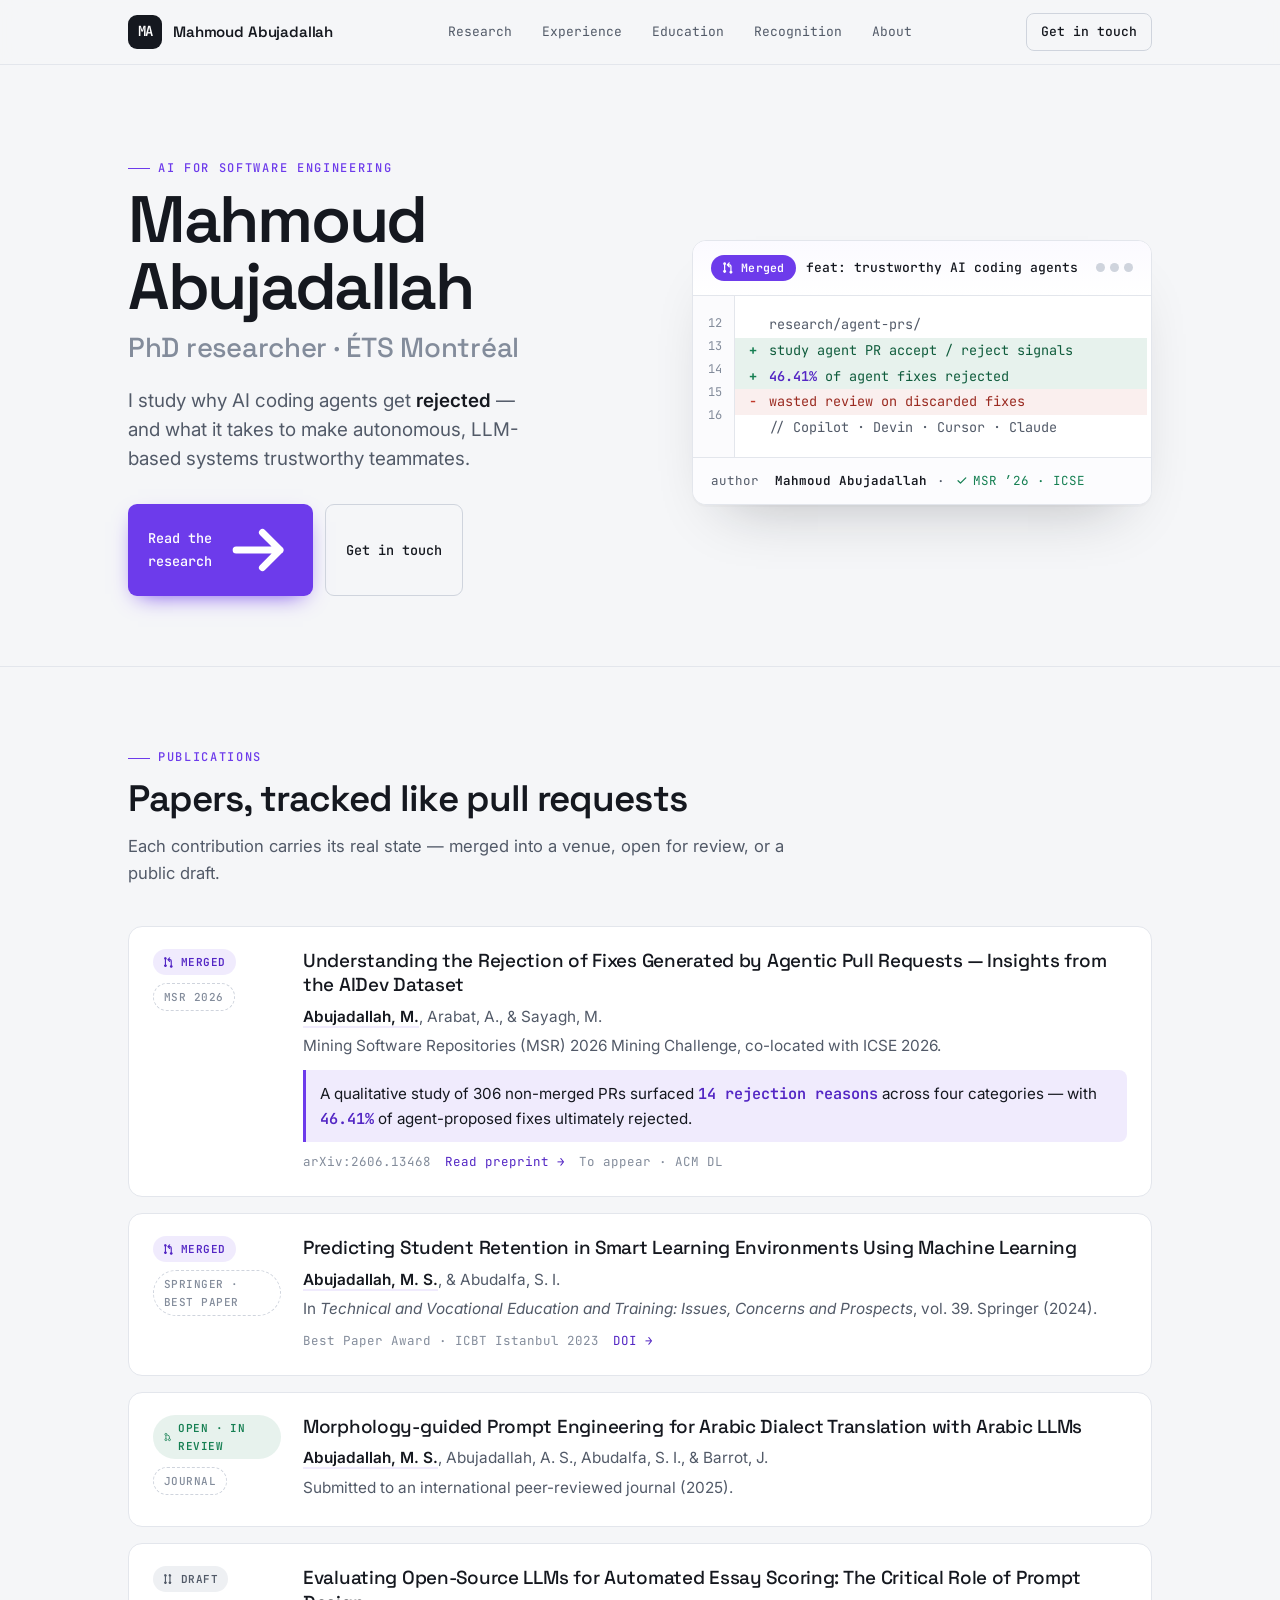
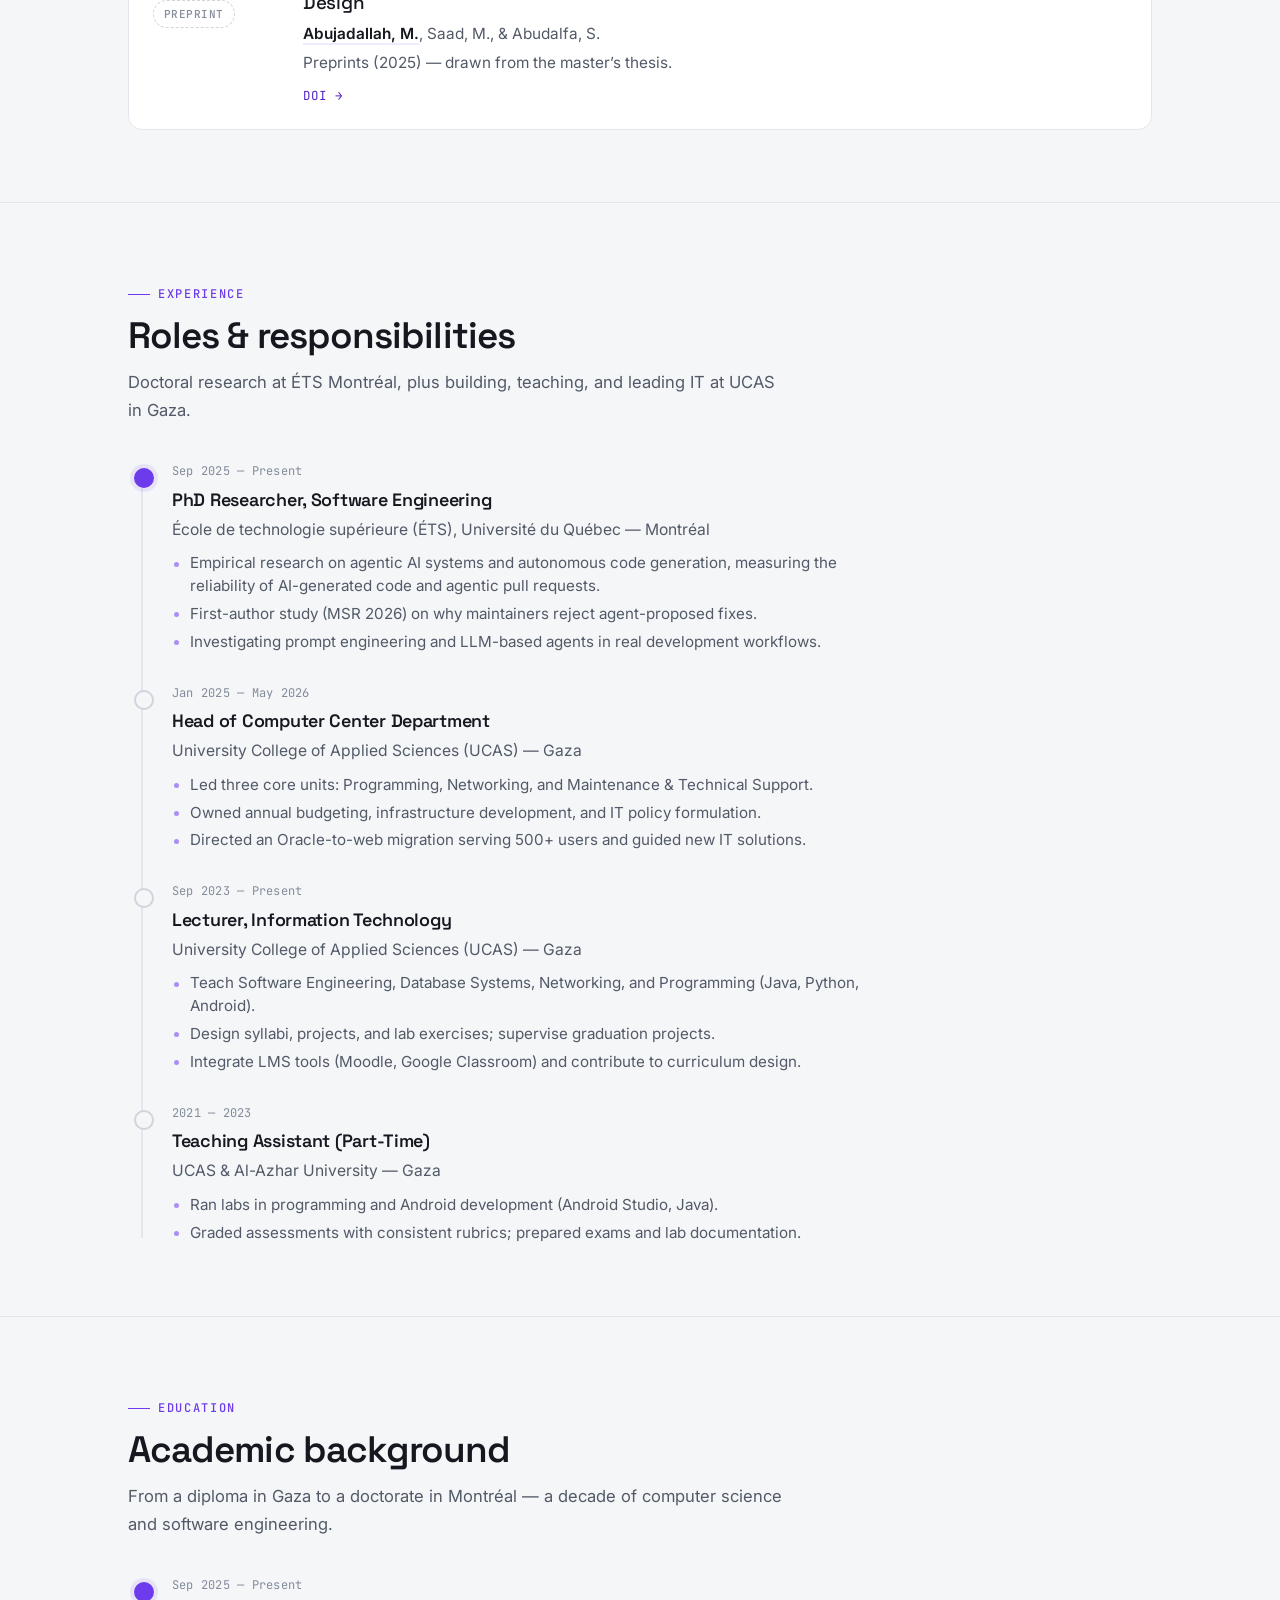
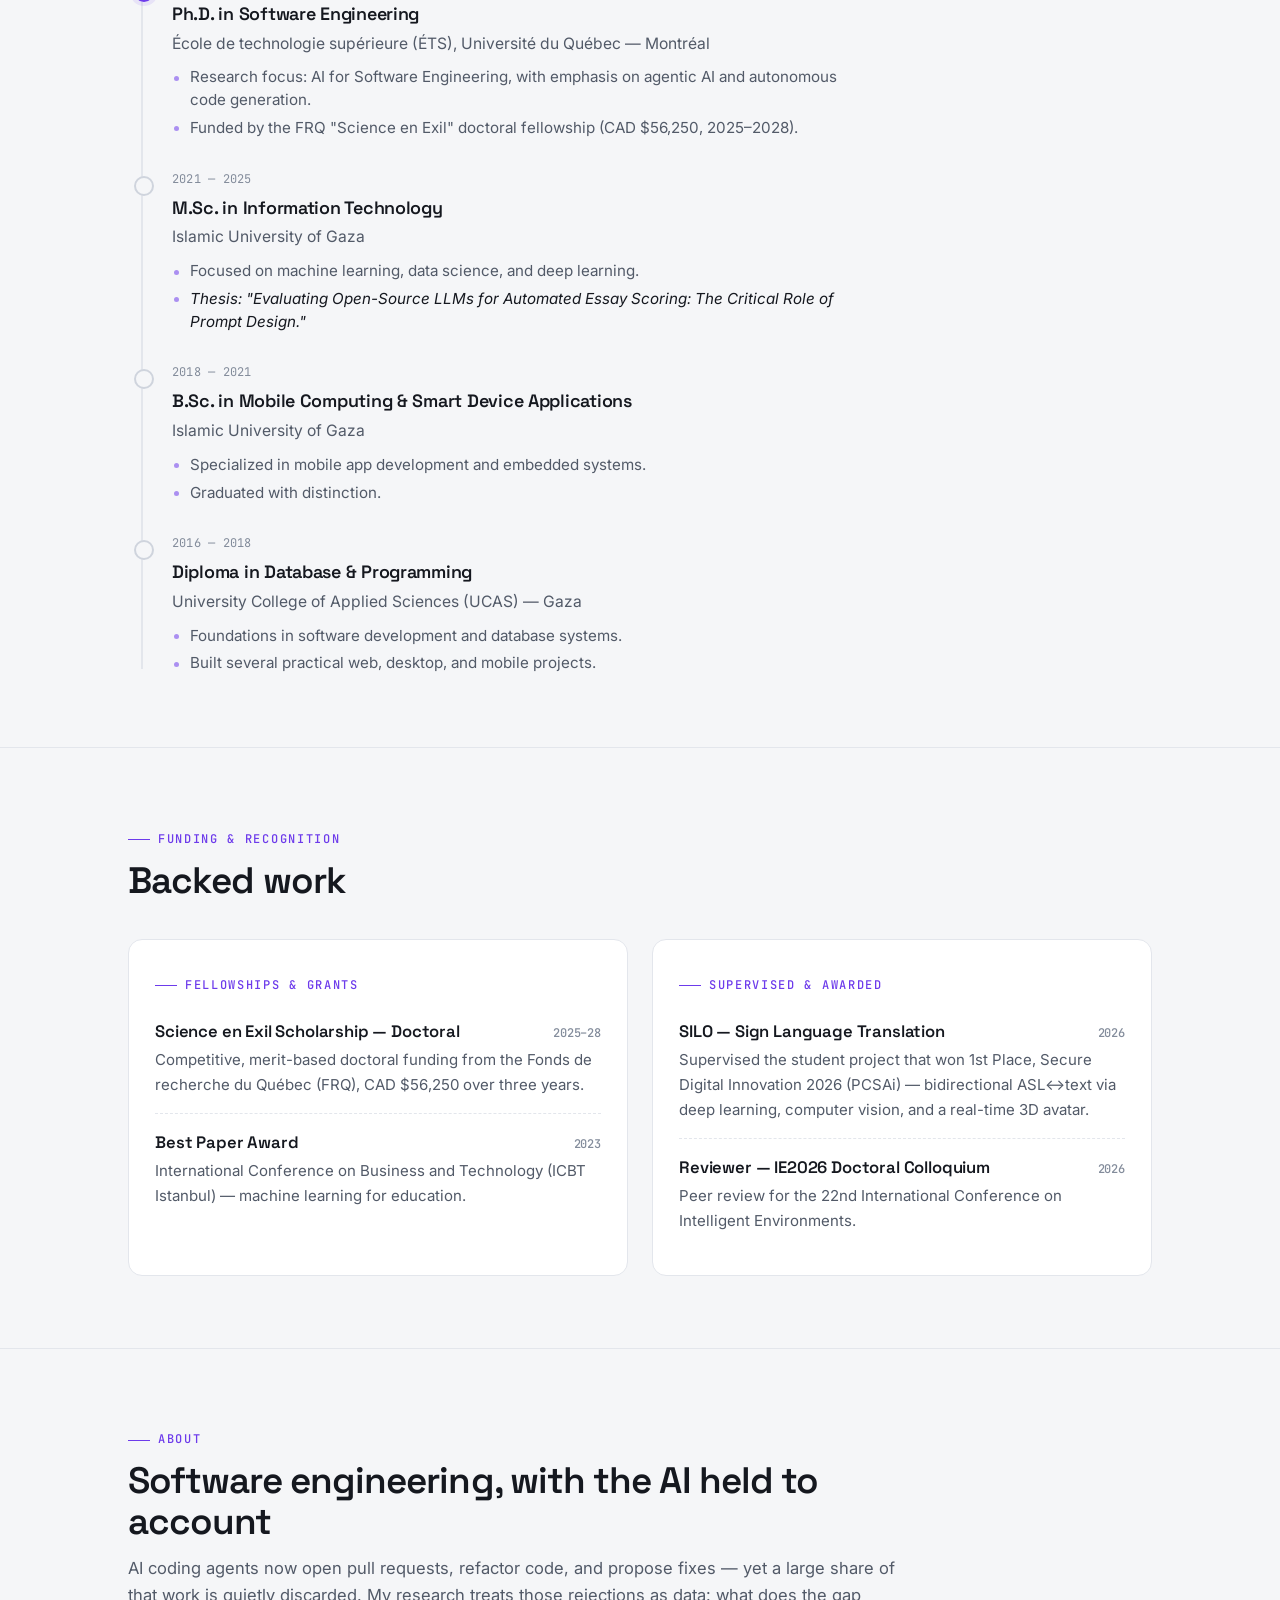
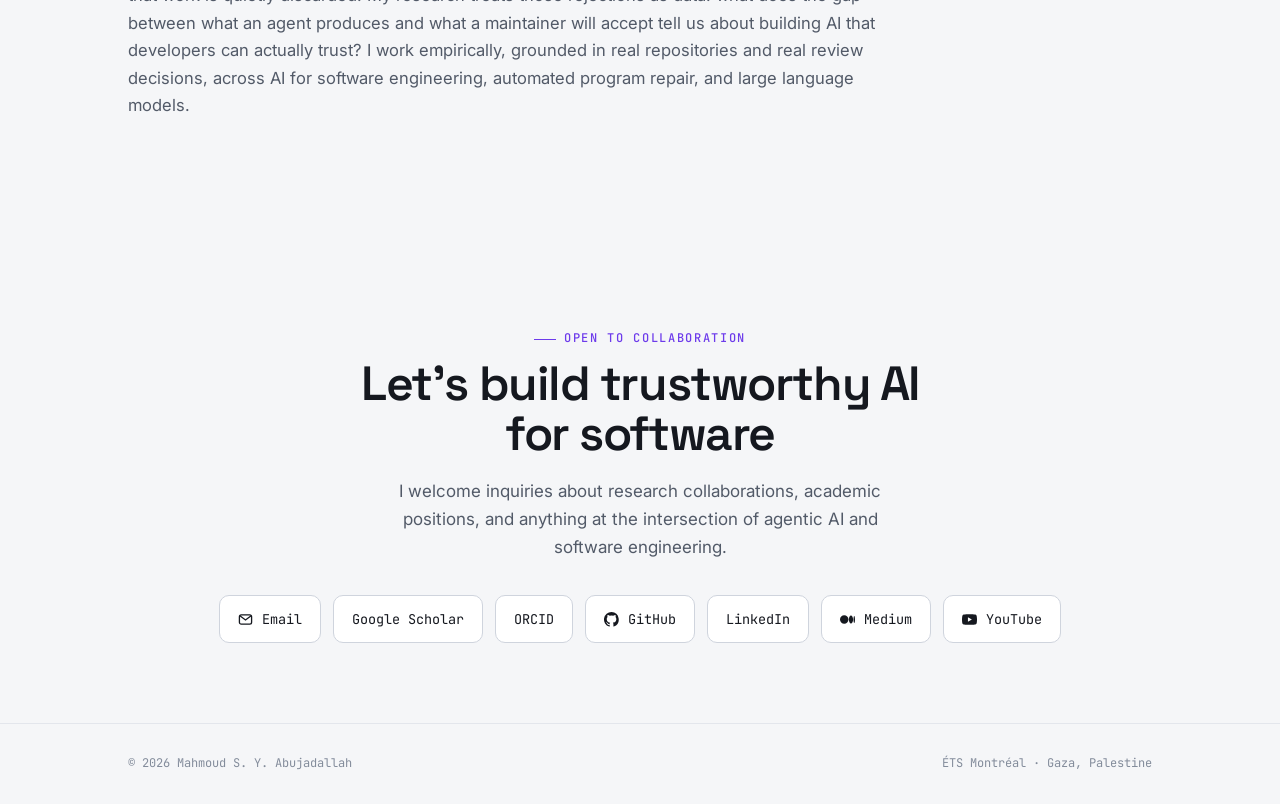
==== commit 2a399b95: "feat: animate hero diff/stat counter; add Medium & YouTube links - Hero PR card: diff lines stagger " ====
--- a/index.html
+++ b/index.html
@@ -40,7 +40,9 @@
     "https://github.com/mabujadallah",
     "https://www.linkedin.com/in/mahmoud-abujadallah-88104a176/",
     "https://orcid.org/0009-0009-6800-0481",
-    "https://scholar.google.com/citations?user=rj5uozAAAAAJ"
+    "https://scholar.google.com/citations?user=rj5uozAAAAAJ",
+    "https://medium.com/@mabujadallah",
+    "https://www.youtube.com/@mahmoudabujadallah"
   ]
 }
 </script>
@@ -330,8 +332,23 @@
   .reveal.in{opacity:1;transform:none}
   @media (prefers-reduced-motion:reduce){.reveal{opacity:1;transform:none;transition:none}}
 
+  /* ---------- hero diff: staggered line reveal + headline counter ---------- */
+  .js .pr-card .diff .ln{opacity:0;transform:translateX(-10px)}
+  .js .pr-card.played .diff .ln{animation:lineIn .4s cubic-bezier(.22,.61,.36,1) forwards}
+  .pr-card.played .diff .ln:nth-child(1){animation-delay:.05s}
+  .pr-card.played .diff .ln:nth-child(2){animation-delay:.24s}
+  .pr-card.played .diff .ln:nth-child(3){animation-delay:.46s}
+  .pr-card.played .diff .ln:nth-child(4){animation-delay:.70s}
+  .pr-card.played .diff .ln:nth-child(5){animation-delay:.90s}
+  .pr-card .diff .stat{display:inline-block;min-width:5.6ch}
+  @keyframes lineIn{to{opacity:1;transform:none}}
+  @media (prefers-reduced-motion:reduce){
+    .js .pr-card .diff .ln{opacity:1;transform:none;animation:none}
+  }
+
   :focus-visible{outline:2.5px solid var(--accent);outline-offset:3px;border-radius:4px}
 </style>
+<script>document.documentElement.classList.add('js')</script>
 </head>
 <body>
 <a class="skip" href="#main">Skip to content</a>
@@ -660,6 +677,14 @@
       GitHub
     </a>
     <a href="https://www.linkedin.com/in/mahmoud-abujadallah-88104a176/" target="_blank" rel="noopener">LinkedIn</a>
+    <a href="https://medium.com/@mabujadallah" target="_blank" rel="noopener me">
+      <svg viewBox="0 0 24 24" fill="currentColor" aria-hidden="true"><path d="M13.54 12a6.8 6.8 0 0 1-6.77 6.82A6.8 6.8 0 0 1 0 12a6.8 6.8 0 0 1 6.77-6.82A6.8 6.8 0 0 1 13.54 12zM20.96 12c0 3.54-1.51 6.42-3.38 6.42-1.87 0-3.39-2.88-3.39-6.42s1.52-6.42 3.39-6.42 3.38 2.88 3.38 6.42zM24 12c0 3.17-.53 5.75-1.19 5.75-.66 0-1.19-2.58-1.19-5.75s.53-5.75 1.19-5.75S24 8.83 24 12z"/></svg>
+      Medium
+    </a>
+    <a href="https://www.youtube.com/@mahmoudabujadallah" target="_blank" rel="noopener me">
+      <svg viewBox="0 0 24 24" fill="currentColor" aria-hidden="true"><path d="M23.5 6.2a3 3 0 0 0-2.1-2.1C19.5 3.5 12 3.5 12 3.5s-7.5 0-9.4.6A3 3 0 0 0 .5 6.2 31 31 0 0 0 0 12a31 31 0 0 0 .5 5.8 3 3 0 0 0 2.1 2.1c1.9.6 9.4.6 9.4.6s7.5 0 9.4-.6a3 3 0 0 0 2.1-2.1A31 31 0 0 0 24 12a31 31 0 0 0-.5-5.8zM9.5 15.5v-7l6.3 3.6-6.3 3.4z"/></svg>
+      YouTube
+    </a>
   </div>
 </div>
 
@@ -681,6 +706,37 @@
     el.style.transitionDelay = Math.min(i%4*70,210)+'ms';
     io.observe(el);
   });
+
+  // hero: play the diff lines, then count the headline stat up from 0
+  (function(){
+    const card = document.querySelector('.pr-card');
+    if(!card) return;
+    const stat = card.querySelector('.diff .stat');
+    const target = 46.41;
+    const reduce = matchMedia('(prefers-reduced-motion:reduce)').matches;
+    const setFinal = ()=>{ if(stat) stat.textContent = target.toFixed(2)+'%'; };
+
+    if(reduce){ card.classList.add('played'); setFinal(); return; }
+    if(stat) stat.textContent = '0.00%';   // avoid a flash of the final value
+
+    function count(){
+      if(!stat) return;
+      const dur = 1100, t0 = performance.now();
+      (function tick(now){
+        const p = Math.min((now - t0)/dur, 1);
+        const eased = 1 - Math.pow(1 - p, 3);      // easeOutCubic
+        stat.textContent = (target*eased).toFixed(2)+'%';
+        if(p < 1) requestAnimationFrame(tick); else setFinal();
+      })(t0);
+    }
+
+    function play(){ card.classList.add('played'); setTimeout(count, 420); } // start as line 3 appears
+
+    const ob = new IntersectionObserver((entries)=>{
+      entries.forEach(e=>{ if(e.isIntersecting){ play(); ob.disconnect(); } });
+    }, {threshold:0.4});
+    ob.observe(card);
+  })();
 </script>
 </body>
 </html>
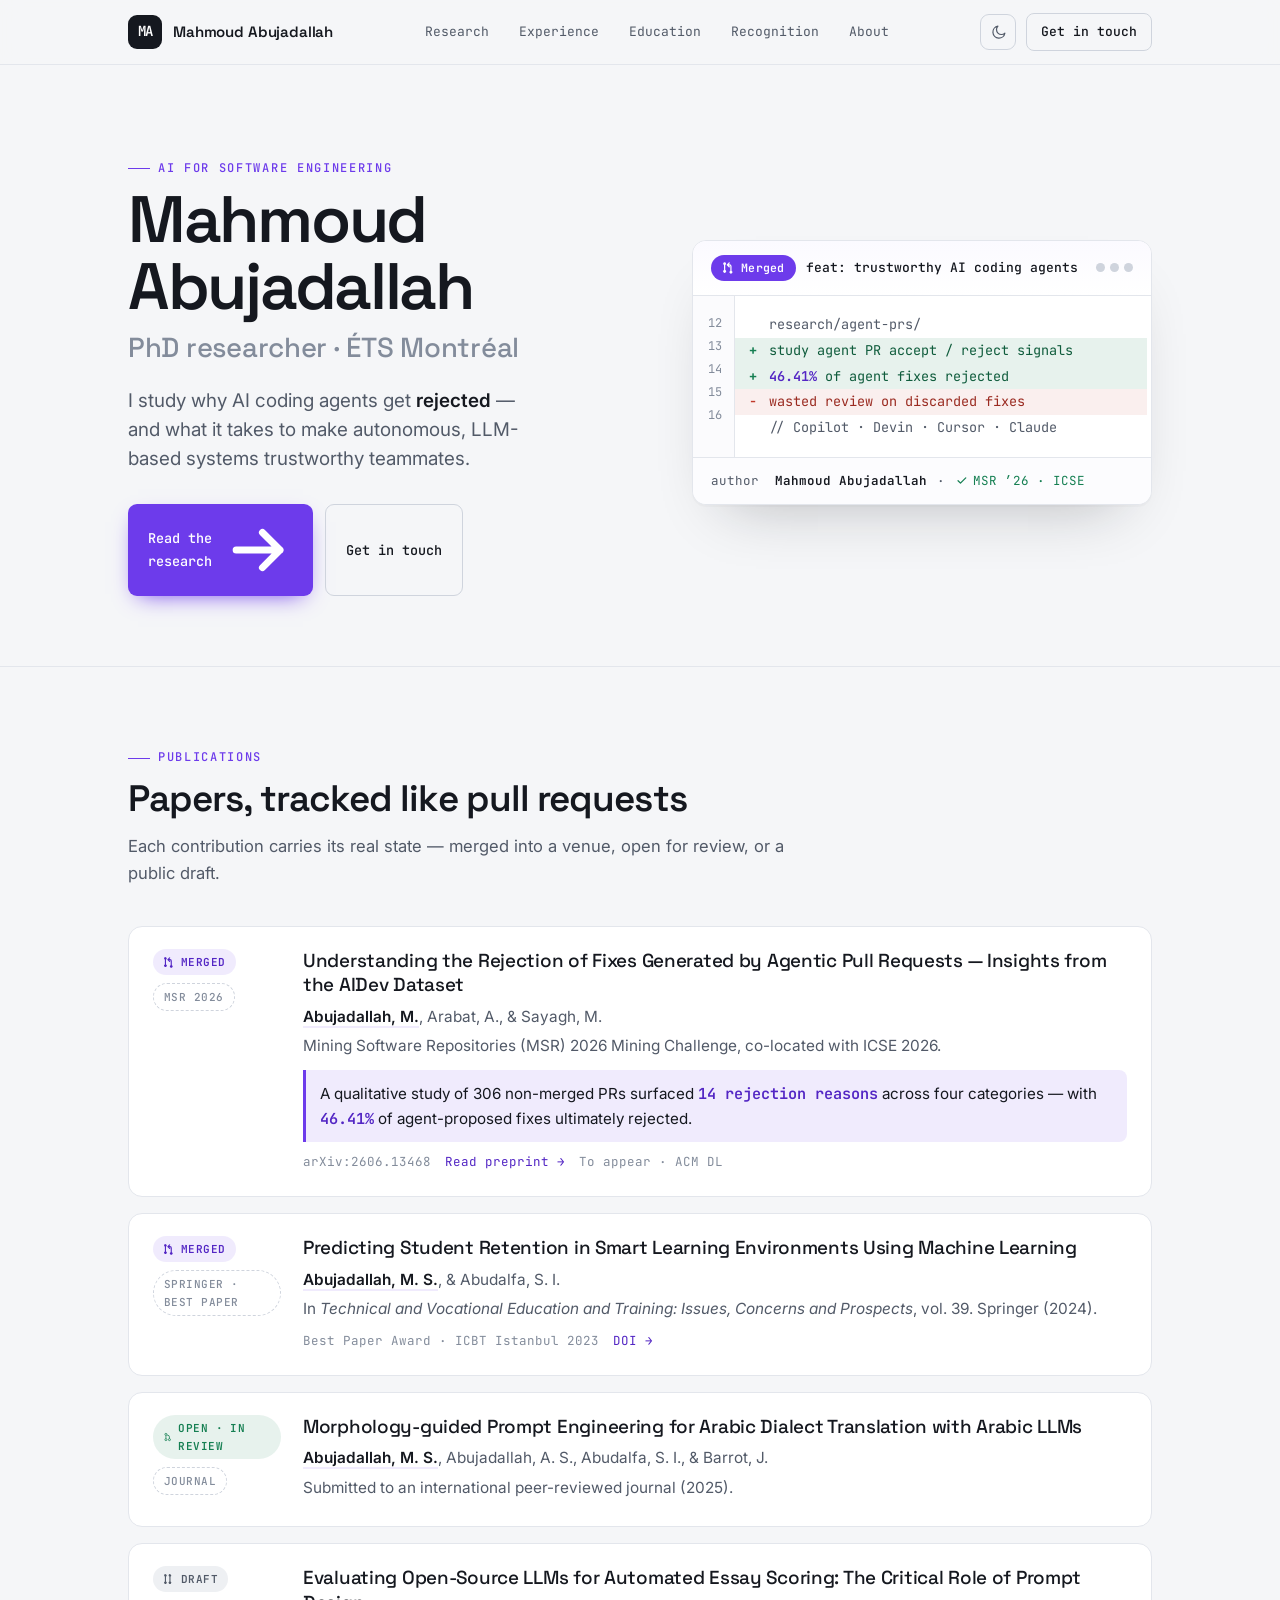
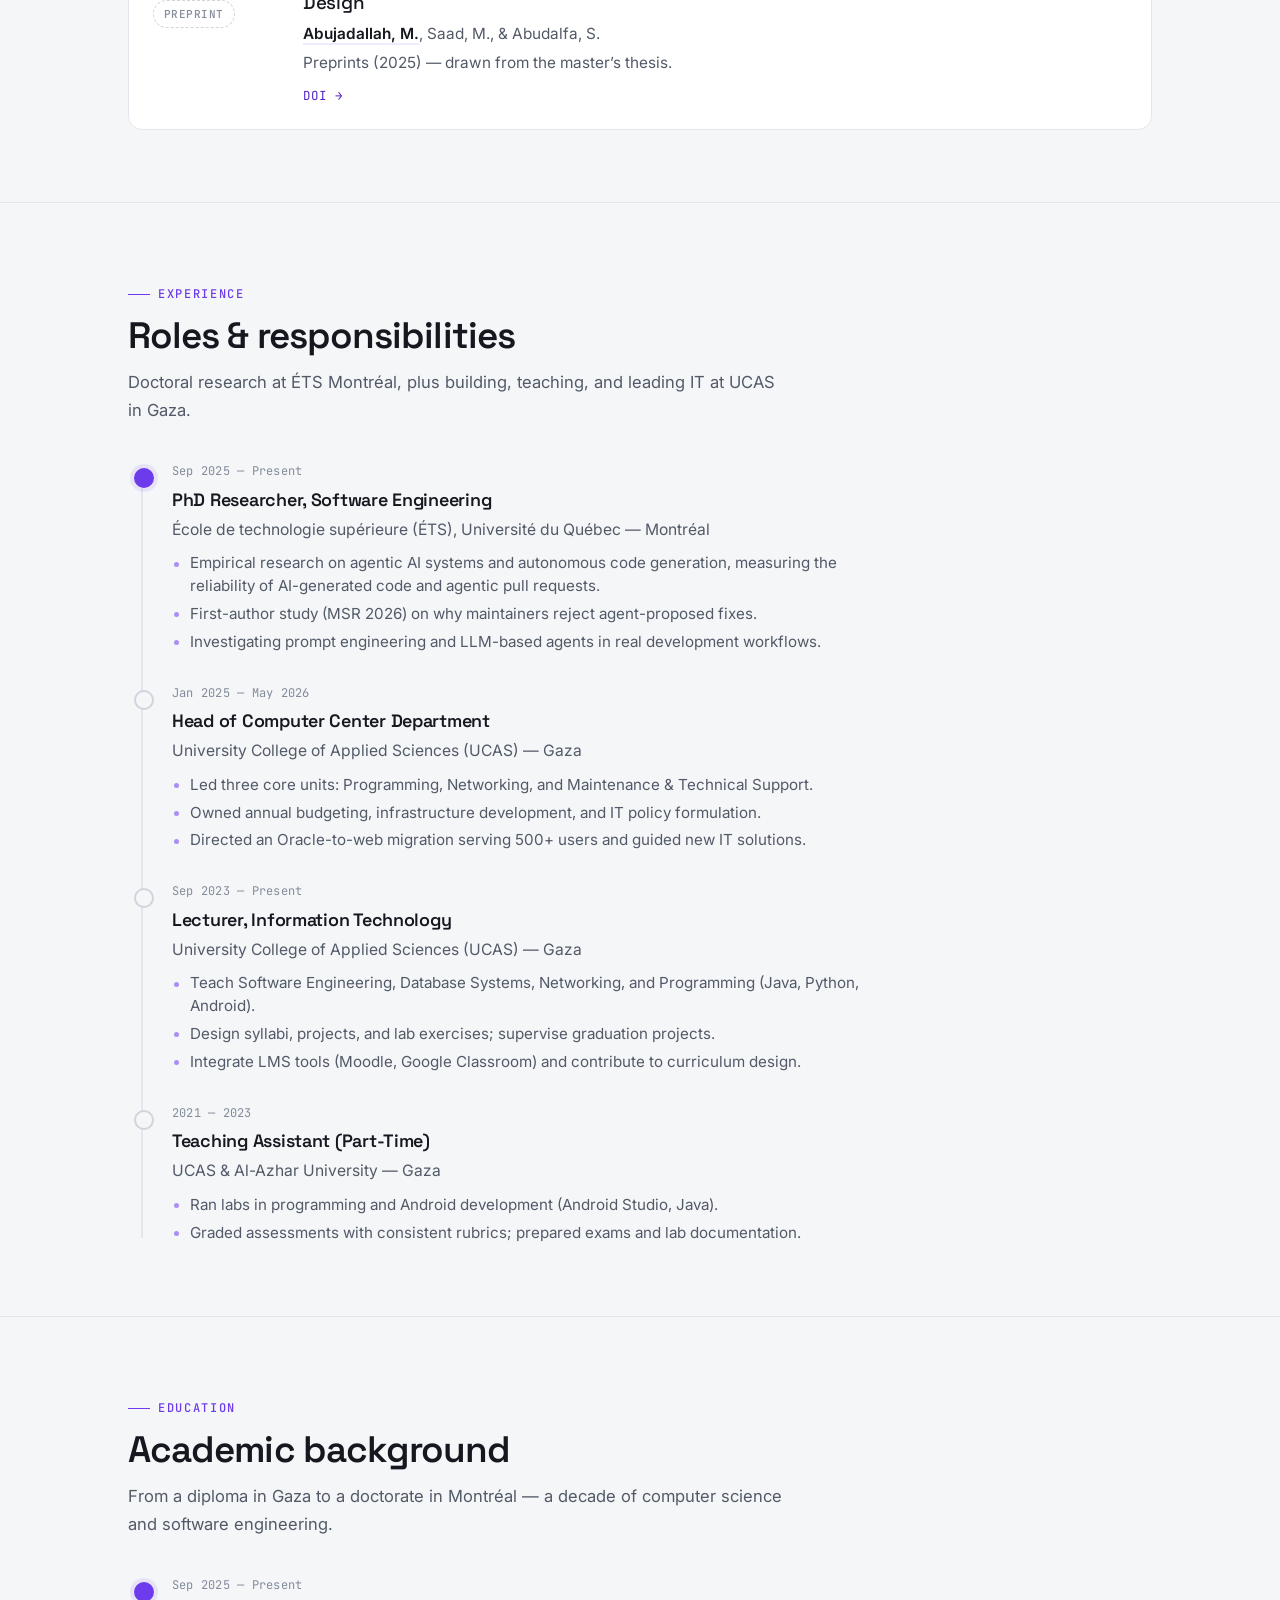
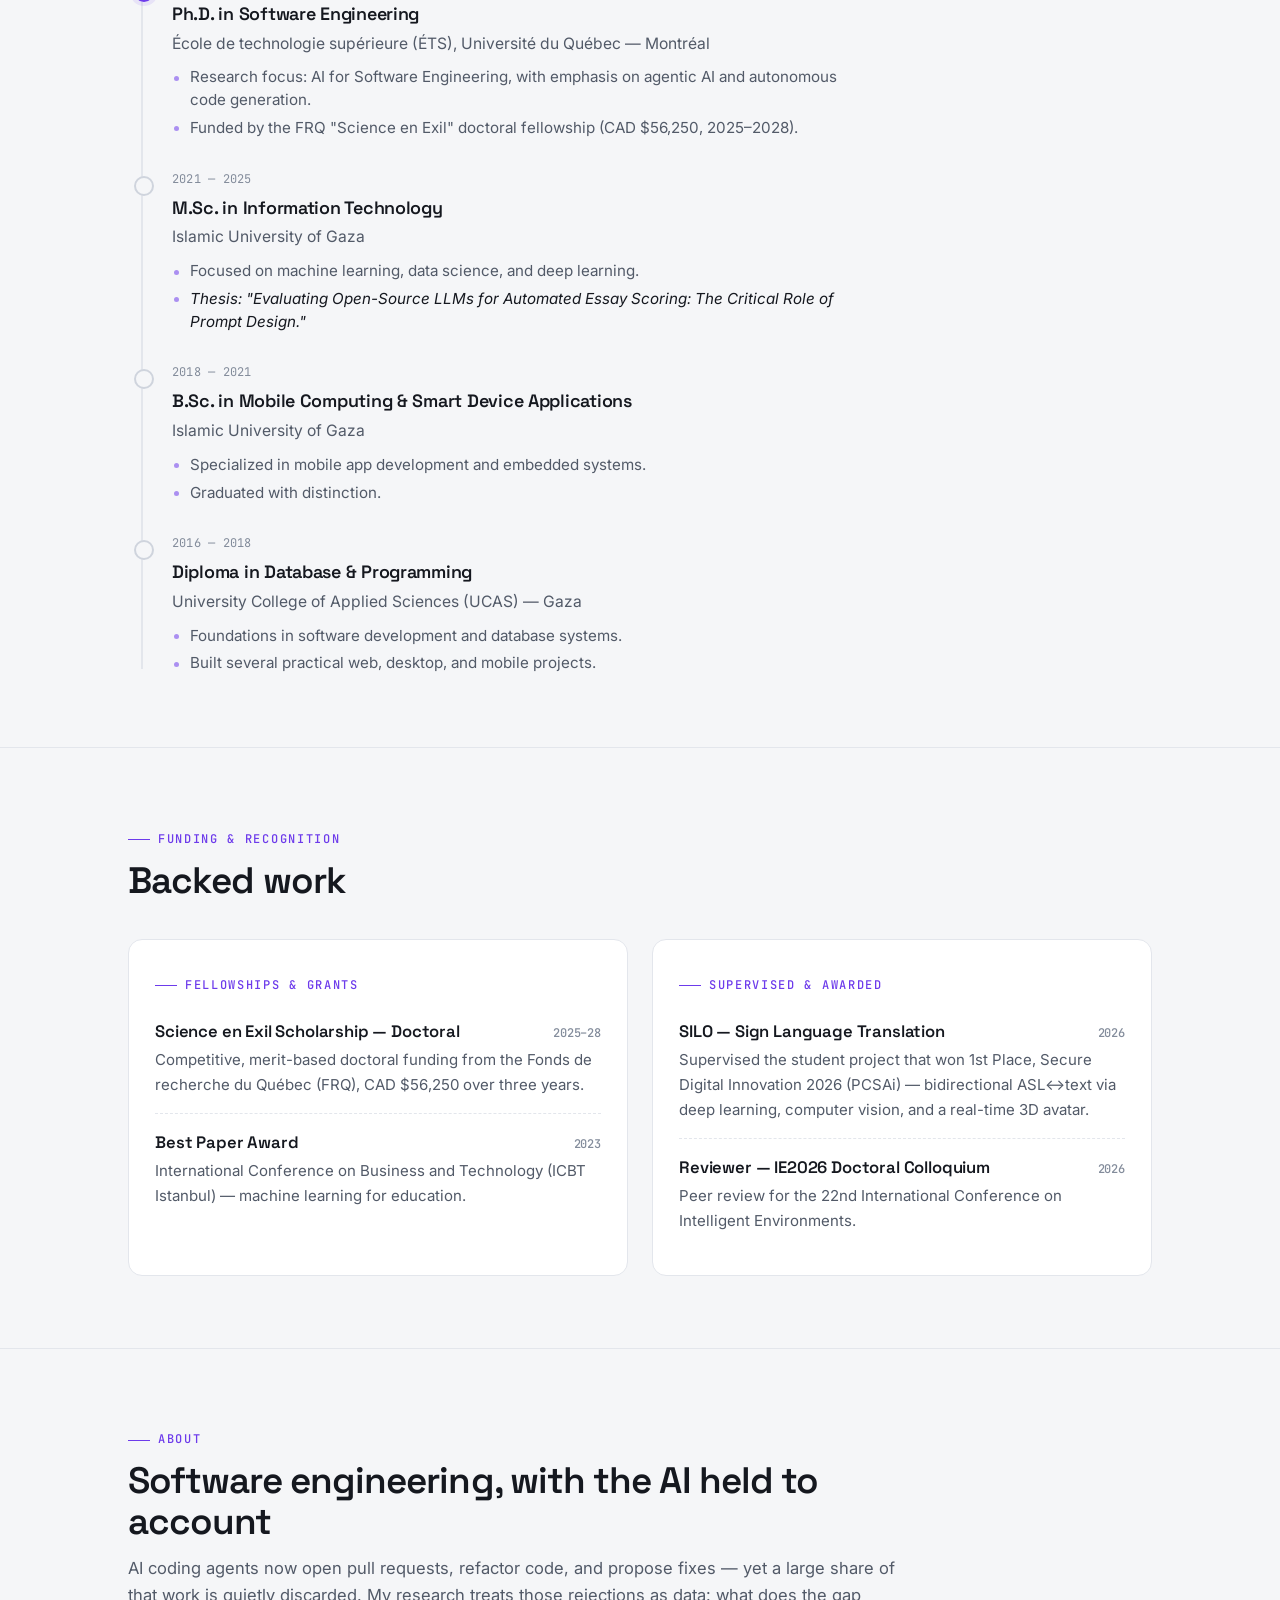
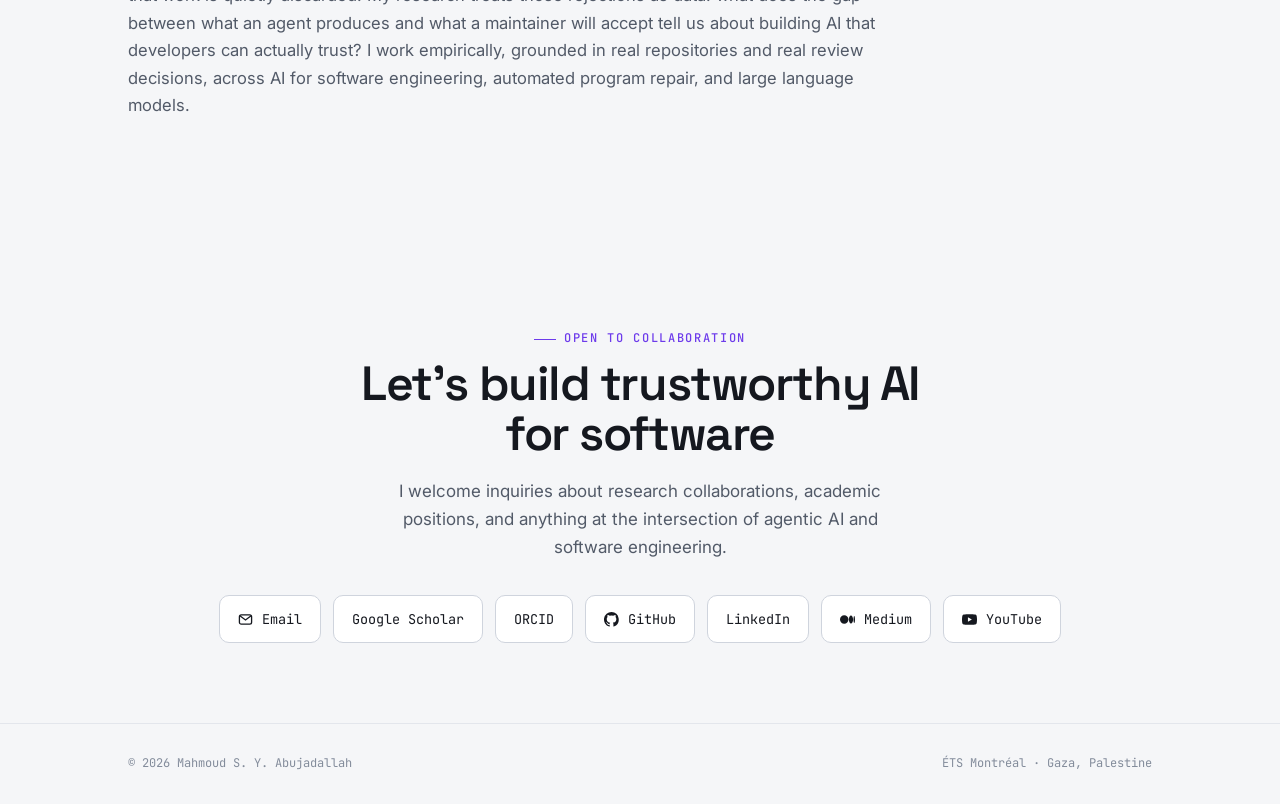
==== commit 9a14a0f4: "feat: add dark / light theme toggle - Theme toggle button in nav; dark palette via [data-theme="dark" ====
--- a/index.html
+++ b/index.html
@@ -346,9 +346,60 @@
     .js .pr-card .diff .ln{opacity:1;transform:none;animation:none}
   }
 
+  /* ---------- theme: dark ---------- */
+  html{color-scheme:light}
+  html[data-theme="dark"]{
+    color-scheme:dark;
+    --paper:#0d1017;
+    --paper-raised:#161b24;
+    --ink:#e7ebf2;
+    --ink-soft:#a6b0c0;
+    --ink-faint:#6f7989;
+    --line:#222a37;
+    --line-strong:#333d4d;
+    --accent:#9d80ff;
+    --accent-deep:#b9a6ff;
+    --accent-soft:rgba(157,128,255,.16);
+    --accept:#43b985;
+    --accept-soft:rgba(67,185,133,.16);
+    --reject:#e5675a;
+    --reject-soft:rgba(229,103,90,.14);
+    --amber:#d6a44f;
+  }
+  /* dark fixes for hardcoded light surfaces */
+  html[data-theme="dark"] .pr-head{background:linear-gradient(180deg,#1a2132,#161b24)}
+  html[data-theme="dark"] .gutter{background:#10151e}
+  html[data-theme="dark"] .pr-foot{background:#12171f}
+  html[data-theme="dark"] .diff .add .tx{color:#86e7b6}
+  html[data-theme="dark"] .diff .del .tx{color:#f4a59c}
+  body{transition:background .3s ease, color .3s ease}
+
+  /* ---------- nav tools / icon buttons ---------- */
+  .nav-tools{display:flex;align-items:center;gap:10px}
+  .icon-btn{
+    width:36px;height:36px;display:grid;place-items:center;
+    background:transparent;border:1px solid var(--line-strong);border-radius:9px;
+    color:var(--ink-soft);cursor:pointer;transition:border-color .2s,color .2s;
+    font-family:var(--mono);font-size:13px;font-weight:600;
+  }
+  .icon-btn:hover{border-color:var(--accent);color:var(--accent)}
+  .icon-btn svg{width:17px;height:17px}
+  .icon-btn .ic-sun{display:none}
+  html[data-theme="dark"] .icon-btn .ic-moon{display:none}
+  html[data-theme="dark"] .icon-btn .ic-sun{display:block}
+
   :focus-visible{outline:2.5px solid var(--accent);outline-offset:3px;border-radius:4px}
 </style>
-<script>document.documentElement.classList.add('js')</script>
+<script>
+  document.documentElement.classList.add('js');
+  (function(){
+    try{
+      var t = localStorage.getItem('theme');
+      if(!t) t = matchMedia('(prefers-color-scheme:dark)').matches ? 'dark' : 'light';
+      if(t === 'dark') document.documentElement.setAttribute('data-theme','dark');
+    }catch(e){}
+  })();
+</script>
 </head>
 <body>
 <a class="skip" href="#main">Skip to content</a>
@@ -366,7 +417,13 @@
       <a href="#recognition">Recognition</a>
       <a href="#about">About</a>
     </nav>
-    <a class="nav-cta" href="mailto:m.abujadallah@gmail.com">Get in touch</a>
+    <div class="nav-tools">
+      <button class="icon-btn" id="themeToggle" type="button" aria-label="Toggle dark mode" title="Toggle theme" aria-pressed="false">
+        <svg class="ic-moon" viewBox="0 0 24 24" fill="none" stroke="currentColor" stroke-width="1.7" aria-hidden="true"><path d="M21 12.8A8.5 8.5 0 1 1 11.2 3a6.6 6.6 0 0 0 9.8 9.8z" stroke-linecap="round" stroke-linejoin="round"/></svg>
+        <svg class="ic-sun" viewBox="0 0 24 24" fill="none" stroke="currentColor" stroke-width="1.7" aria-hidden="true"><circle cx="12" cy="12" r="4"/><path d="M12 2v2M12 20v2M4.9 4.9l1.4 1.4M17.7 17.7l1.4 1.4M2 12h2M20 12h2M4.9 19.1l1.4-1.4M17.7 6.3l1.4-1.4" stroke-linecap="round"/></svg>
+      </button>
+      <a class="nav-cta" href="mailto:m.abujadallah@gmail.com">Get in touch</a>
+    </div>
   </div>
 </header>
 
@@ -707,6 +764,21 @@
     io.observe(el);
   });
 
+  // theme toggle (light / dark), persisted
+  (function(){
+    const btn = document.getElementById('themeToggle');
+    if(!btn) return;
+    const root = document.documentElement;
+    const sync = ()=> btn.setAttribute('aria-pressed', root.getAttribute('data-theme') === 'dark');
+    sync();
+    btn.addEventListener('click', ()=>{
+      const dark = root.getAttribute('data-theme') === 'dark';
+      if(dark) root.removeAttribute('data-theme'); else root.setAttribute('data-theme','dark');
+      try{ localStorage.setItem('theme', dark ? 'light' : 'dark'); }catch(e){}
+      sync();
+    });
+  })();
+
   // hero: play the diff lines, then count the headline stat up from 0
   (function(){
     const card = document.querySelector('.pr-card');
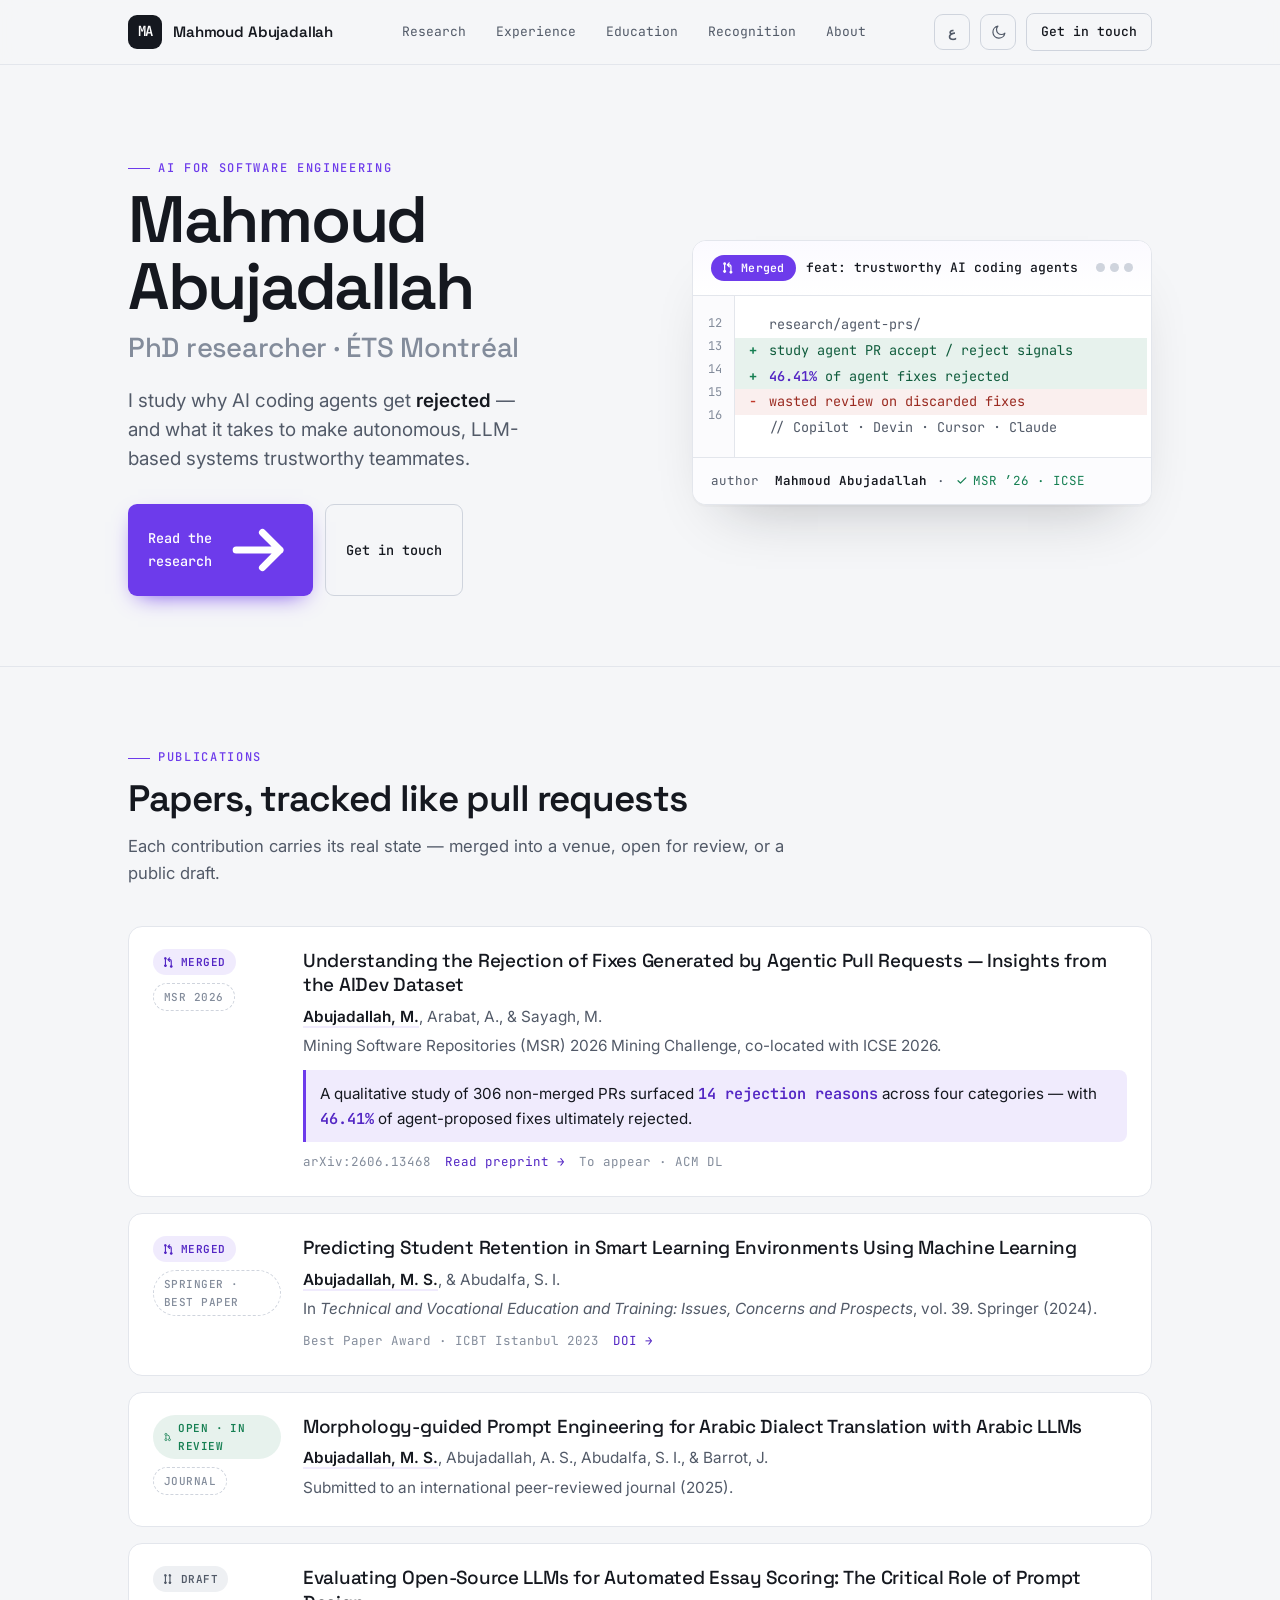
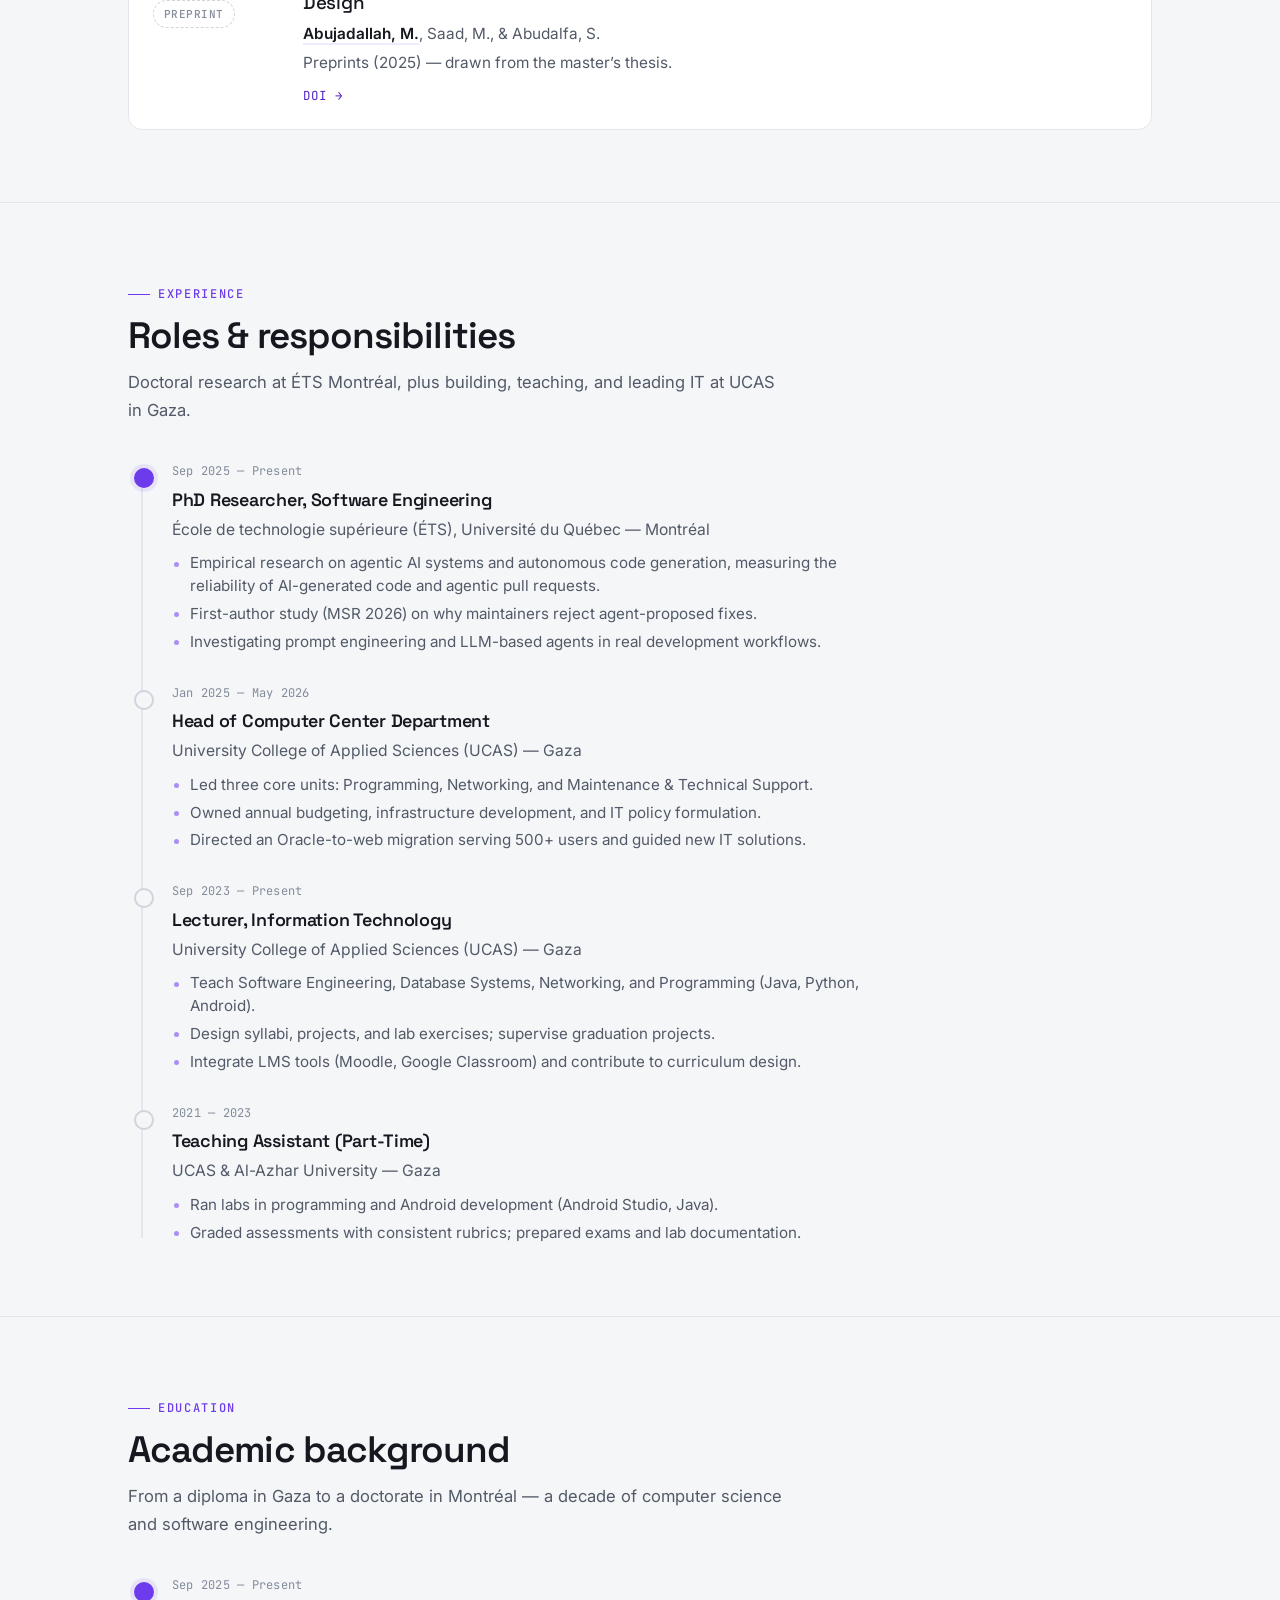
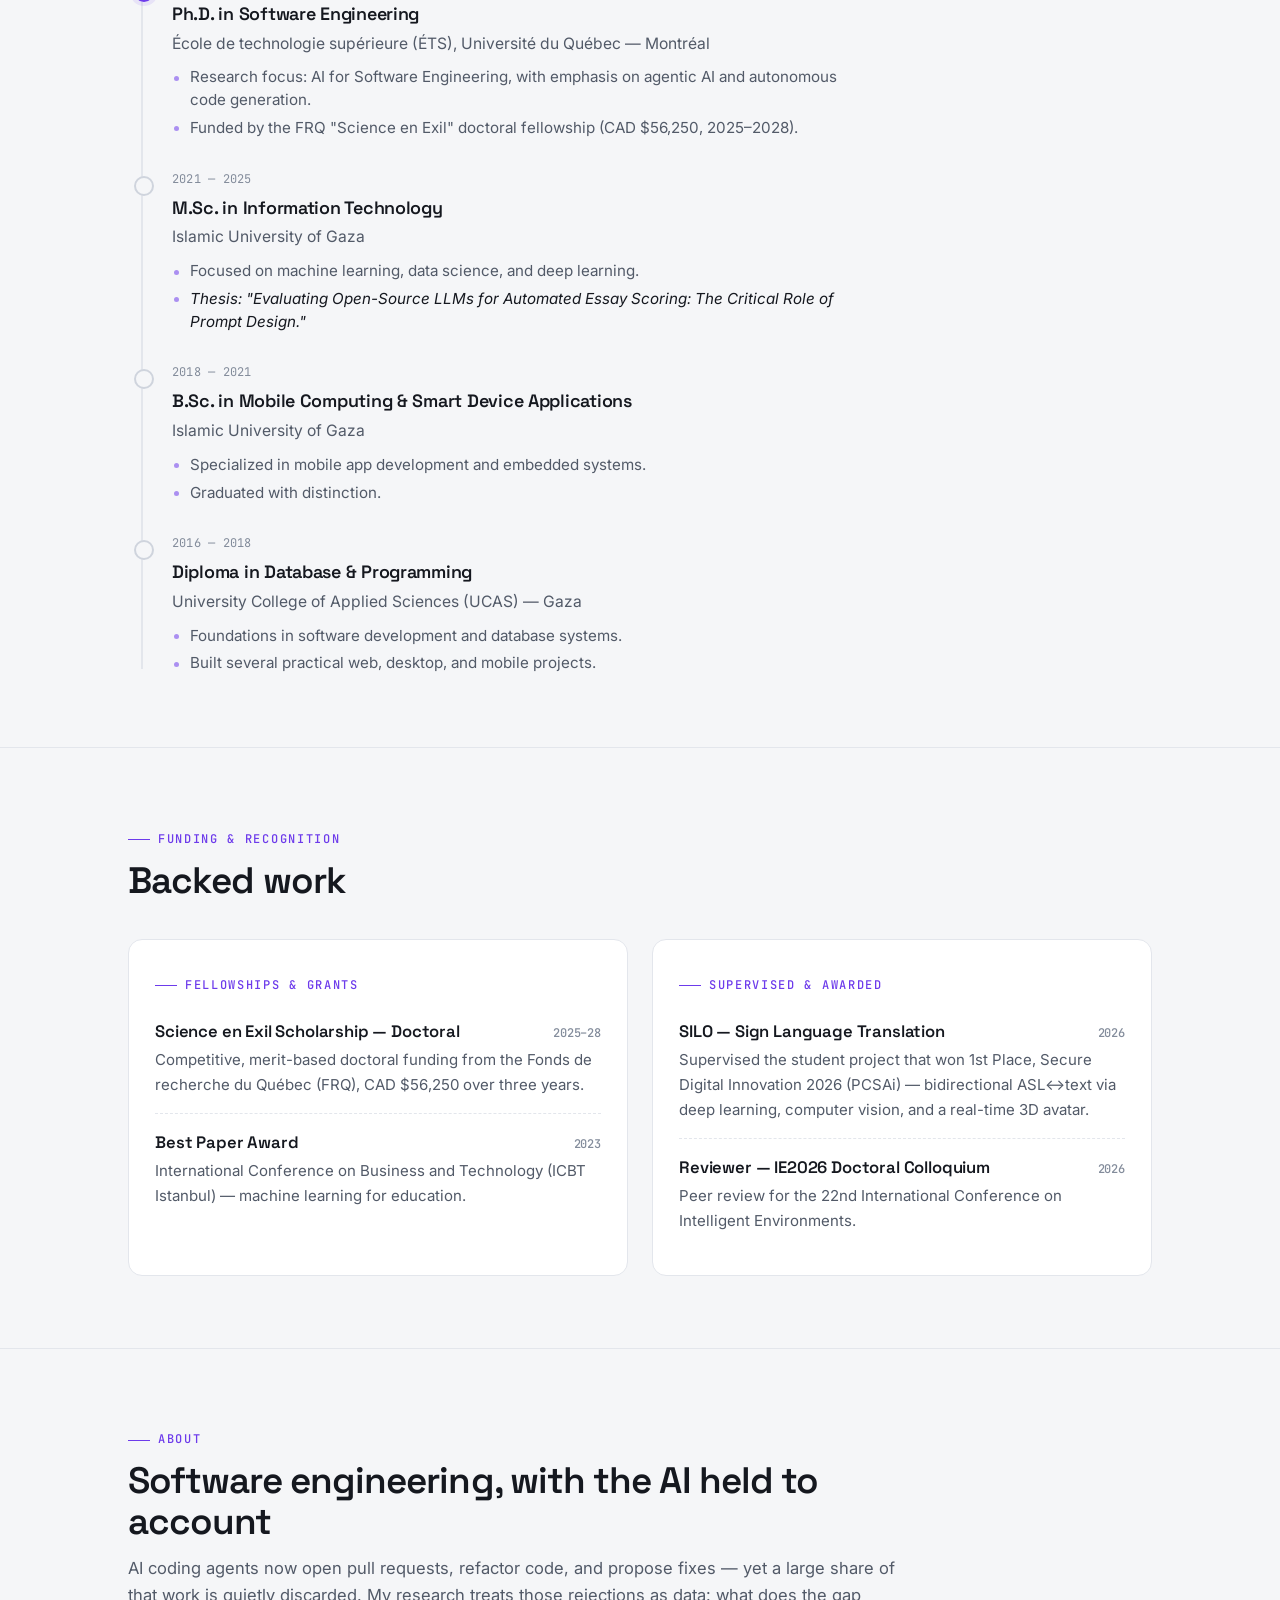
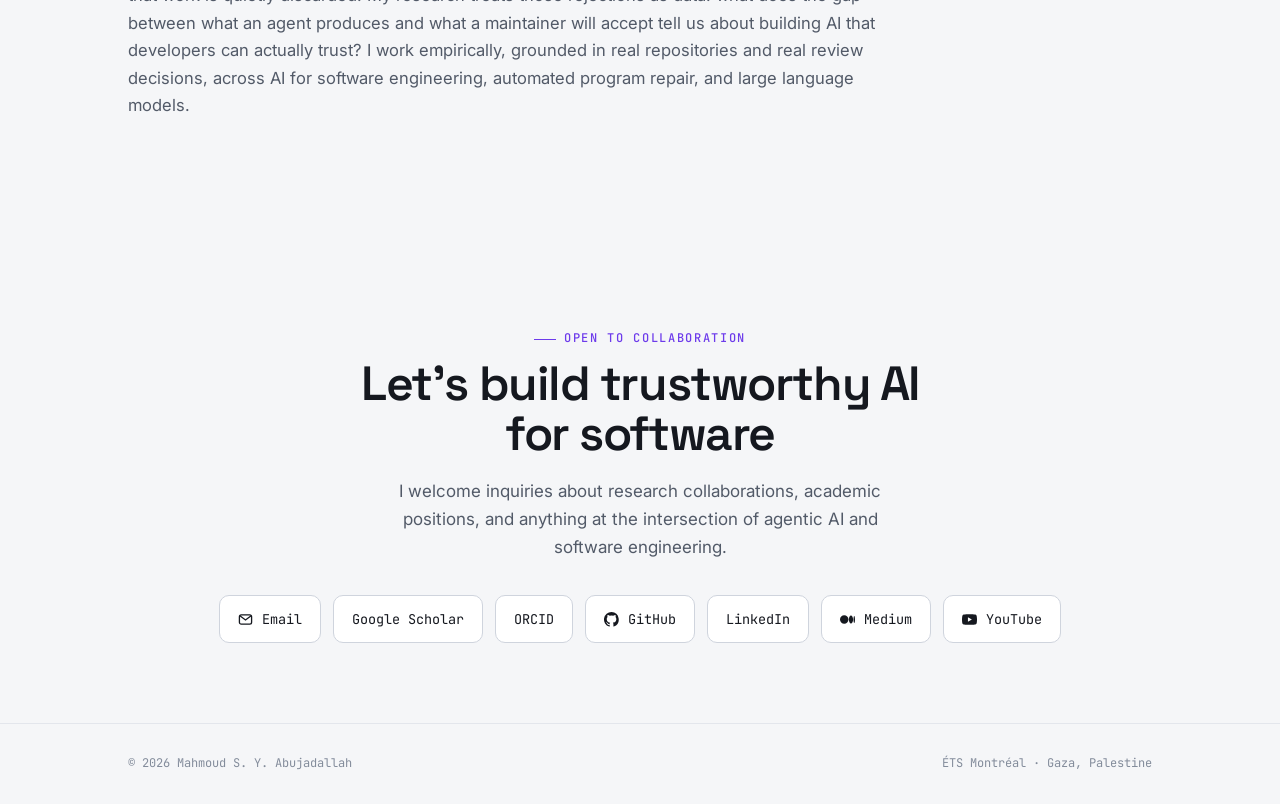
==== commit acf9f3e3: "feat: add English / Arabic language toggle with full RTL - Nav language button (ع / EN); switches wh" ====
--- a/index.html
+++ b/index.html
@@ -49,7 +49,7 @@
 
 <link rel="preconnect" href="https://fonts.googleapis.com">
 <link rel="preconnect" href="https://fonts.gstatic.com" crossorigin>
-<link href="https://fonts.googleapis.com/css2?family=Space+Grotesk:wght@400;500;600;700&family=Inter:wght@400;450;500;600&family=JetBrains+Mono:wght@400;500;600&display=swap" rel="stylesheet">
+<link href="https://fonts.googleapis.com/css2?family=Space+Grotesk:wght@400;500;600;700&family=Inter:wght@400;450;500;600&family=JetBrains+Mono:wght@400;500;600&family=Cairo:wght@600;700&family=Tajawal:wght@400;500;700&display=swap" rel="stylesheet">
 <style>
   :root{
     --paper:#F5F6F8;
@@ -387,6 +387,22 @@
   .icon-btn .ic-sun{display:none}
   html[data-theme="dark"] .icon-btn .ic-moon{display:none}
   html[data-theme="dark"] .icon-btn .ic-sun{display:block}
+  #langToggle{font-family:var(--mono);font-weight:600;letter-spacing:.02em}
+
+  /* ---------- RTL / Arabic ---------- */
+  [dir="rtl"]{--display:'Cairo','Space Grotesk',sans-serif;--body:'Tajawal','Inter',sans-serif}
+  [dir="rtl"] body{font-size:17.5px;line-height:1.8}
+  [dir="rtl"] .timeline{margin-left:0;margin-right:6px}
+  [dir="rtl"] .timeline::before{left:auto;right:7px}
+  [dir="rtl"] .tl{padding:0 38px 30px 0}
+  [dir="rtl"] .tl::before{left:auto;right:0}
+  [dir="rtl"] .tl ul li{padding-left:0;padding-right:18px}
+  [dir="rtl"] .tl ul li::before{left:auto;right:2px}
+  [dir="rtl"] .finding{border-left:0;border-right:3px solid var(--accent);border-radius:8px 0 0 8px}
+  [dir="rtl"] .award h4{flex-direction:row}
+  /* keep code, dates and the PR card left-to-right */
+  [dir="rtl"] .pr-card,[dir="rtl"] .diff,[dir="rtl"] .gutter,[dir="rtl"] .when,[dir="rtl"] .award h4 .yr,[dir="rtl"] .pub .meta{direction:ltr}
+  [dir="rtl"] .award h4 .yr{text-align:left}
 
   :focus-visible{outline:2.5px solid var(--accent);outline-offset:3px;border-radius:4px}
 </style>
@@ -397,12 +413,15 @@
       var t = localStorage.getItem('theme');
       if(!t) t = matchMedia('(prefers-color-scheme:dark)').matches ? 'dark' : 'light';
       if(t === 'dark') document.documentElement.setAttribute('data-theme','dark');
+      var l = localStorage.getItem('lang') || 'en';
+      document.documentElement.lang = l;
+      document.documentElement.dir = (l === 'ar') ? 'rtl' : 'ltr';
     }catch(e){}
   })();
 </script>
 </head>
 <body>
-<a class="skip" href="#main">Skip to content</a>
+<a class="skip" href="#main" data-i18n="skip">Skip to content</a>
 
 <header class="nav">
   <div class="wrap nav-inner">
@@ -411,18 +430,19 @@
       <span>Mahmoud&nbsp;Abujadallah</span>
     </a>
     <nav class="nav-links" aria-label="Primary">
-      <a href="#research">Research</a>
-      <a href="#experience">Experience</a>
-      <a href="#education">Education</a>
-      <a href="#recognition">Recognition</a>
-      <a href="#about">About</a>
+      <a href="#research" data-i18n="nav.research">Research</a>
+      <a href="#experience" data-i18n="nav.experience">Experience</a>
+      <a href="#education" data-i18n="nav.education">Education</a>
+      <a href="#recognition" data-i18n="nav.recognition">Recognition</a>
+      <a href="#about" data-i18n="nav.about">About</a>
     </nav>
     <div class="nav-tools">
+      <button class="icon-btn" id="langToggle" type="button" aria-label="Switch language to Arabic" title="العربية">ع</button>
       <button class="icon-btn" id="themeToggle" type="button" aria-label="Toggle dark mode" title="Toggle theme" aria-pressed="false">
         <svg class="ic-moon" viewBox="0 0 24 24" fill="none" stroke="currentColor" stroke-width="1.7" aria-hidden="true"><path d="M21 12.8A8.5 8.5 0 1 1 11.2 3a6.6 6.6 0 0 0 9.8 9.8z" stroke-linecap="round" stroke-linejoin="round"/></svg>
         <svg class="ic-sun" viewBox="0 0 24 24" fill="none" stroke="currentColor" stroke-width="1.7" aria-hidden="true"><circle cx="12" cy="12" r="4"/><path d="M12 2v2M12 20v2M4.9 4.9l1.4 1.4M17.7 17.7l1.4 1.4M2 12h2M20 12h2M4.9 19.1l1.4-1.4M17.7 6.3l1.4-1.4" stroke-linecap="round"/></svg>
       </button>
-      <a class="nav-cta" href="mailto:m.abujadallah@gmail.com">Get in touch</a>
+      <a class="nav-cta" href="mailto:m.abujadallah@gmail.com" data-i18n="nav.cta">Get in touch</a>
     </div>
   </div>
 </header>
@@ -434,16 +454,16 @@
 <div class="hero">
   <div class="wrap hero-grid">
     <div>
-      <span class="eyebrow">AI for Software Engineering</span>
-      <h1>Mahmoud Abujadallah
-        <span class="sub">PhD researcher · ÉTS Montréal</span>
+      <span class="eyebrow" data-i18n="hero.eyebrow">AI for Software Engineering</span>
+      <h1><span data-i18n="hero.name">Mahmoud Abujadallah</span>
+        <span class="sub" data-i18n="hero.sub">PhD researcher · ÉTS Montréal</span>
       </h1>
-      <p class="lead">I study why AI coding agents get <b>rejected</b> — and what it takes to make autonomous, LLM-based systems trustworthy teammates.</p>
+      <p class="lead" data-i18n="hero.lead">I study why AI coding agents get <b>rejected</b> — and what it takes to make autonomous, LLM-based systems trustworthy teammates.</p>
       <div class="hero-actions">
-        <a class="btn btn-primary" href="#research">Read the research
+        <a class="btn btn-primary" href="#research"><span data-i18n="hero.btnRead">Read the research</span>
           <svg viewBox="0 0 16 16" fill="none" aria-hidden="true"><path d="M3 8h10M9 4l4 4-4 4" stroke="currentColor" stroke-width="1.6" stroke-linecap="round" stroke-linejoin="round"/></svg>
         </a>
-        <a class="btn btn-ghost" href="mailto:m.abujadallah@gmail.com">Get in touch</a>
+        <a class="btn btn-ghost" href="mailto:m.abujadallah@gmail.com" data-i18n="nav.cta">Get in touch</a>
       </div>
     </div>
 
@@ -483,9 +503,9 @@
 <section id="research">
   <div class="wrap">
     <div class="sec-head reveal">
-      <span class="eyebrow">Publications</span>
-      <h2>Papers, tracked like pull requests</h2>
-      <p>Each contribution carries its real state — merged into a venue, open for review, or a public draft.</p>
+      <span class="eyebrow" data-i18n="pub.eyebrow">Publications</span>
+      <h2 data-i18n="pub.h2">Papers, tracked like pull requests</h2>
+      <p data-i18n="pub.intro">Each contribution carries its real state — merged into a venue, open for review, or a public draft.</p>
     </div>
 
     <div class="pubs">
@@ -573,49 +593,49 @@
 <section id="experience">
   <div class="wrap">
     <div class="sec-head reveal">
-      <span class="eyebrow">Experience</span>
-      <h2>Roles &amp; responsibilities</h2>
-      <p>Doctoral research at ÉTS Montréal, plus building, teaching, and leading IT at UCAS in Gaza.</p>
+      <span class="eyebrow" data-i18n="exp.eyebrow">Experience</span>
+      <h2 data-i18n="exp.h2">Roles &amp; responsibilities</h2>
+      <p data-i18n="exp.intro">Doctoral research at ÉTS Montréal, plus building, teaching, and leading IT at UCAS in Gaza.</p>
     </div>
 
     <div class="timeline">
       <div class="tl now reveal">
         <div class="when">Sep 2025 — Present</div>
-        <h3>PhD Researcher, Software Engineering</h3>
+        <h3 data-i18n="exp.r1.title">PhD Researcher, Software Engineering</h3>
         <div class="org">École de technologie supérieure (ÉTS), Université du Québec — Montréal</div>
         <ul>
-          <li>Empirical research on agentic AI systems and autonomous code generation, measuring the reliability of AI-generated code and agentic pull requests.</li>
-          <li>First-author study (MSR 2026) on why maintainers reject agent-proposed fixes.</li>
-          <li>Investigating prompt engineering and LLM-based agents in real development workflows.</li>
+          <li data-i18n="exp.r1.b1">Empirical research on agentic AI systems and autonomous code generation, measuring the reliability of AI-generated code and agentic pull requests.</li>
+          <li data-i18n="exp.r1.b2">First-author study (MSR 2026) on why maintainers reject agent-proposed fixes.</li>
+          <li data-i18n="exp.r1.b3">Investigating prompt engineering and LLM-based agents in real development workflows.</li>
         </ul>
       </div>
       <div class="tl reveal">
         <div class="when">Jan 2025 — May 2026</div>
-        <h3>Head of Computer Center Department</h3>
+        <h3 data-i18n="exp.r2.title">Head of Computer Center Department</h3>
         <div class="org">University College of Applied Sciences (UCAS) — Gaza</div>
         <ul>
-          <li>Led three core units: Programming, Networking, and Maintenance &amp; Technical Support.</li>
-          <li>Owned annual budgeting, infrastructure development, and IT policy formulation.</li>
-          <li>Directed an Oracle-to-web migration serving 500+ users and guided new IT solutions.</li>
+          <li data-i18n="exp.r2.b1">Led three core units: Programming, Networking, and Maintenance &amp; Technical Support.</li>
+          <li data-i18n="exp.r2.b2">Owned annual budgeting, infrastructure development, and IT policy formulation.</li>
+          <li data-i18n="exp.r2.b3">Directed an Oracle-to-web migration serving 500+ users and guided new IT solutions.</li>
         </ul>
       </div>
       <div class="tl reveal">
         <div class="when">Sep 2023 — Present</div>
-        <h3>Lecturer, Information Technology</h3>
+        <h3 data-i18n="exp.r3.title">Lecturer, Information Technology</h3>
         <div class="org">University College of Applied Sciences (UCAS) — Gaza</div>
         <ul>
-          <li>Teach Software Engineering, Database Systems, Networking, and Programming (Java, Python, Android).</li>
-          <li>Design syllabi, projects, and lab exercises; supervise graduation projects.</li>
-          <li>Integrate LMS tools (Moodle, Google Classroom) and contribute to curriculum design.</li>
+          <li data-i18n="exp.r3.b1">Teach Software Engineering, Database Systems, Networking, and Programming (Java, Python, Android).</li>
+          <li data-i18n="exp.r3.b2">Design syllabi, projects, and lab exercises; supervise graduation projects.</li>
+          <li data-i18n="exp.r3.b3">Integrate LMS tools (Moodle, Google Classroom) and contribute to curriculum design.</li>
         </ul>
       </div>
       <div class="tl reveal">
         <div class="when">2021 — 2023</div>
-        <h3>Teaching Assistant (Part-Time)</h3>
+        <h3 data-i18n="exp.r4.title">Teaching Assistant (Part-Time)</h3>
         <div class="org">UCAS &amp; Al-Azhar University — Gaza</div>
         <ul>
-          <li>Ran labs in programming and Android development (Android Studio, Java).</li>
-          <li>Graded assessments with consistent rubrics; prepared exams and lab documentation.</li>
+          <li data-i18n="exp.r4.b1">Ran labs in programming and Android development (Android Studio, Java).</li>
+          <li data-i18n="exp.r4.b2">Graded assessments with consistent rubrics; prepared exams and lab documentation.</li>
         </ul>
       </div>
     </div>
@@ -626,46 +646,46 @@
 <section id="education">
   <div class="wrap">
     <div class="sec-head reveal">
-      <span class="eyebrow">Education</span>
-      <h2>Academic background</h2>
-      <p>From a diploma in Gaza to a doctorate in Montréal — a decade of computer science and software engineering.</p>
+      <span class="eyebrow" data-i18n="edu.eyebrow">Education</span>
+      <h2 data-i18n="edu.h2">Academic background</h2>
+      <p data-i18n="edu.intro">From a diploma in Gaza to a doctorate in Montréal — a decade of computer science and software engineering.</p>
     </div>
 
     <div class="timeline">
       <div class="tl now reveal">
         <div class="when">Sep 2025 — Present</div>
-        <h3>Ph.D. in Software Engineering</h3>
+        <h3 data-i18n="edu.d1.title">Ph.D. in Software Engineering</h3>
         <div class="org">École de technologie supérieure (ÉTS), Université du Québec — Montréal</div>
         <ul>
-          <li>Research focus: AI for Software Engineering, with emphasis on agentic AI and autonomous code generation.</li>
-          <li>Funded by the FRQ "Science en Exil" doctoral fellowship (CAD $56,250, 2025–2028).</li>
+          <li data-i18n="edu.d1.b1">Research focus: AI for Software Engineering, with emphasis on agentic AI and autonomous code generation.</li>
+          <li data-i18n="edu.d1.b2">Funded by the FRQ "Science en Exil" doctoral fellowship (CAD $56,250, 2025–2028).</li>
         </ul>
       </div>
       <div class="tl reveal">
         <div class="when">2021 — 2025</div>
-        <h3>M.Sc. in Information Technology</h3>
+        <h3 data-i18n="edu.d2.title">M.Sc. in Information Technology</h3>
         <div class="org">Islamic University of Gaza</div>
         <ul>
-          <li>Focused on machine learning, data science, and deep learning.</li>
-          <li><em>Thesis: "Evaluating Open-Source LLMs for Automated Essay Scoring: The Critical Role of Prompt Design."</em></li>
+          <li data-i18n="edu.d2.b1">Focused on machine learning, data science, and deep learning.</li>
+          <li data-i18n="edu.d2.b2"><em>Thesis: "Evaluating Open-Source LLMs for Automated Essay Scoring: The Critical Role of Prompt Design."</em></li>
         </ul>
       </div>
       <div class="tl reveal">
         <div class="when">2018 — 2021</div>
-        <h3>B.Sc. in Mobile Computing &amp; Smart Device Applications</h3>
+        <h3 data-i18n="edu.d3.title">B.Sc. in Mobile Computing &amp; Smart Device Applications</h3>
         <div class="org">Islamic University of Gaza</div>
         <ul>
-          <li>Specialized in mobile app development and embedded systems.</li>
-          <li>Graduated with distinction.</li>
+          <li data-i18n="edu.d3.b1">Specialized in mobile app development and embedded systems.</li>
+          <li data-i18n="edu.d3.b2">Graduated with distinction.</li>
         </ul>
       </div>
       <div class="tl reveal">
         <div class="when">2016 — 2018</div>
-        <h3>Diploma in Database &amp; Programming</h3>
+        <h3 data-i18n="edu.d4.title">Diploma in Database &amp; Programming</h3>
         <div class="org">University College of Applied Sciences (UCAS) — Gaza</div>
         <ul>
-          <li>Foundations in software development and database systems.</li>
-          <li>Built several practical web, desktop, and mobile projects.</li>
+          <li data-i18n="edu.d4.b1">Foundations in software development and database systems.</li>
+          <li data-i18n="edu.d4.b2">Built several practical web, desktop, and mobile projects.</li>
         </ul>
       </div>
     </div>
@@ -676,30 +696,30 @@
 <section id="recognition">
   <div class="wrap">
     <div class="sec-head reveal">
-      <span class="eyebrow">Funding &amp; recognition</span>
-      <h2>Backed work</h2>
+      <span class="eyebrow" data-i18n="rec.eyebrow">Funding &amp; recognition</span>
+      <h2 data-i18n="rec.h2">Backed work</h2>
     </div>
     <div class="cols">
       <div class="panel reveal">
-        <span class="eyebrow">Fellowships &amp; grants</span>
+        <span class="eyebrow" data-i18n="rec.p1">Fellowships &amp; grants</span>
         <div class="award">
-          <h4>Science en Exil Scholarship — Doctoral <span class="yr">2025–28</span></h4>
-          <p>Competitive, merit-based doctoral funding from the Fonds de recherche du Québec (FRQ), CAD&nbsp;$56,250 over three years.</p>
+          <h4><span data-i18n="rec.a1.title">Science en Exil Scholarship — Doctoral</span> <span class="yr">2025–28</span></h4>
+          <p data-i18n="rec.a1.desc">Competitive, merit-based doctoral funding from the Fonds de recherche du Québec (FRQ), CAD&nbsp;$56,250 over three years.</p>
         </div>
         <div class="award">
-          <h4>Best Paper Award <span class="yr">2023</span></h4>
-          <p>International Conference on Business and Technology (ICBT Istanbul) — machine learning for education.</p>
+          <h4><span data-i18n="rec.a2.title">Best Paper Award</span> <span class="yr">2023</span></h4>
+          <p data-i18n="rec.a2.desc">International Conference on Business and Technology (ICBT Istanbul) — machine learning for education.</p>
         </div>
       </div>
       <div class="panel reveal">
-        <span class="eyebrow">Supervised &amp; awarded</span>
+        <span class="eyebrow" data-i18n="rec.p2">Supervised &amp; awarded</span>
         <div class="award">
-          <h4>SILO — Sign Language Translation <span class="yr">2026</span></h4>
-          <p>Supervised the student project that won 1st Place, Secure Digital Innovation 2026 (PCSAi) — bidirectional ASL↔text via deep learning, computer vision, and a real-time 3D avatar.</p>
+          <h4><span data-i18n="rec.a3.title">SILO — Sign Language Translation</span> <span class="yr">2026</span></h4>
+          <p data-i18n="rec.a3.desc">Supervised the student project that won 1st Place, Secure Digital Innovation 2026 (PCSAi) — bidirectional ASL↔text via deep learning, computer vision, and a real-time 3D avatar.</p>
         </div>
         <div class="award">
-          <h4>Reviewer — IE2026 Doctoral Colloquium <span class="yr">2026</span></h4>
-          <p>Peer review for the 22nd International Conference on Intelligent Environments.</p>
+          <h4><span data-i18n="rec.a4.title">Reviewer — IE2026 Doctoral Colloquium</span> <span class="yr">2026</span></h4>
+          <p data-i18n="rec.a4.desc">Peer review for the 22nd International Conference on Intelligent Environments.</p>
         </div>
       </div>
     </div>
@@ -710,22 +730,22 @@
 <section id="about">
   <div class="wrap">
     <div class="sec-head reveal" style="max-width:72ch">
-      <span class="eyebrow">About</span>
-      <h2>Software engineering, with the AI held to account</h2>
-      <p>AI coding agents now open pull requests, refactor code, and propose fixes — yet a large share of that work is quietly discarded. My research treats those rejections as data: what does the gap between what an agent produces and what a maintainer will accept tell us about building AI that developers can actually trust? I work empirically, grounded in real repositories and real review decisions, across AI for software engineering, automated program repair, and large language models.</p>
+      <span class="eyebrow" data-i18n="about.eyebrow">About</span>
+      <h2 data-i18n="about.h2">Software engineering, with the AI held to account</h2>
+      <p data-i18n="about.p">AI coding agents now open pull requests, refactor code, and propose fixes — yet a large share of that work is quietly discarded. My research treats those rejections as data: what does the gap between what an agent produces and what a maintainer will accept tell us about building AI that developers can actually trust? I work empirically, grounded in real repositories and real review decisions, across AI for software engineering, automated program repair, and large language models.</p>
     </div>
   </div>
 </section>
 
 <!-- CONTACT -->
 <div class="contact wrap" id="contact">
-  <span class="eyebrow" style="justify-content:center">Open to collaboration</span>
-  <h2>Let&rsquo;s build trustworthy AI for software</h2>
-  <p>I welcome inquiries about research collaborations, academic positions, and anything at the intersection of agentic AI and software engineering.</p>
+  <span class="eyebrow" style="justify-content:center" data-i18n="contact.eyebrow">Open to collaboration</span>
+  <h2 data-i18n="contact.h2">Let&rsquo;s build trustworthy AI for software</h2>
+  <p data-i18n="contact.p">I welcome inquiries about research collaborations, academic positions, and anything at the intersection of agentic AI and software engineering.</p>
   <div class="links">
     <a href="mailto:m.abujadallah@gmail.com">
       <svg viewBox="0 0 16 16" fill="none" aria-hidden="true"><rect x="1.5" y="3" width="13" height="10" rx="2" stroke="currentColor" stroke-width="1.4"/><path d="m2 4 6 4.5L14 4" stroke="currentColor" stroke-width="1.4"/></svg>
-      Email
+      <span data-i18n="contact.email">Email</span>
     </a>
     <a href="https://scholar.google.com/citations?user=rj5uozAAAAAJ" target="_blank" rel="noopener">Google Scholar</a>
     <a href="https://orcid.org/0009-0009-6800-0481" target="_blank" rel="noopener">ORCID</a>
@@ -749,8 +769,8 @@
 
 <footer>
   <div class="wrap foot-inner">
-    <span>© 2026 Mahmoud S. Y. Abujadallah</span>
-    <span>ÉTS Montréal · Gaza, Palestine</span>
+    <span data-i18n="footer.copy">© 2026 Mahmoud S. Y. Abujadallah</span>
+    <span data-i18n="footer.loc">ÉTS Montréal · Gaza, Palestine</span>
   </div>
 </footer>
 
@@ -779,6 +799,103 @@
     });
   })();
 
+  // language toggle (EN / AR), persisted, full RTL
+  (function(){
+    const btn = document.getElementById('langToggle');
+    const root = document.documentElement;
+    const nodes = document.querySelectorAll('[data-i18n]');
+    const en = {};
+    nodes.forEach(el => { en[el.getAttribute('data-i18n')] = el.innerHTML; });
+
+    const ar = {
+      'skip':'تخطَّ إلى المحتوى',
+      'nav.research':'الأبحاث','nav.experience':'الخبرة','nav.education':'التعليم','nav.recognition':'التكريم','nav.about':'نبذة','nav.cta':'تواصل معي',
+      'hero.eyebrow':'الذكاء الاصطناعي لهندسة البرمجيات',
+      'hero.name':'محمود أبو جادالله',
+      'hero.sub':'باحث دكتوراه · جامعة ÉTS مونتريال',
+      'hero.lead':'أدرس لماذا تُرفَض إسهامات وكلاء البرمجة بالذكاء الاصطناعي — وما الذي يلزم لجعل الأنظمة المستقلة القائمة على نماذج اللغة الكبيرة (LLM) زملاءَ عملٍ جديرين بالثقة.',
+      'hero.btnRead':'اطّلع على الأبحاث',
+      'pub.eyebrow':'المنشورات',
+      'pub.h2':'أوراق بحثية، مُتتبَّعة كطلبات دمج (Pull Requests)',
+      'pub.intro':'كل إسهام يحمل حالته الحقيقية — مُدمَج في مؤتمر أو مجلة، أو قيد المراجعة، أو مسودة منشورة.',
+      'exp.eyebrow':'الخبرة',
+      'exp.h2':'الأدوار والمسؤوليات',
+      'exp.intro':'أبحاث الدكتوراه في جامعة ÉTS مونتريال، إلى جانب بناء وتدريس وقيادة تقنية المعلومات في الكلية الجامعية للعلوم التطبيقية (UCAS) بغزة.',
+      'exp.r1.title':'باحث دكتوراه، هندسة البرمجيات',
+      'exp.r1.b1':'أبحاث تجريبية على أنظمة الذكاء الاصطناعي الوكيلة (Agentic AI) وتوليد الشيفرة المستقل، مع قياس موثوقية الشيفرة المولّدة بالذكاء الاصطناعي وطلبات الدمج الوكيلة.',
+      'exp.r1.b2':'دراسة كمؤلف رئيسي (MSR 2026) حول أسباب رفض المشرفين للإصلاحات المقترحة من الوكلاء.',
+      'exp.r1.b3':'دراسة هندسة الموجِّهات (Prompt Engineering) ووكلاء نماذج اللغة الكبيرة في سير عمل التطوير الحقيقي.',
+      'exp.r2.title':'رئيس قسم مركز الحاسوب',
+      'exp.r2.b1':'قيادة ثلاث وحدات رئيسية: البرمجة، والشبكات، والصيانة والدعم الفني.',
+      'exp.r2.b2':'الإشراف على الموازنة السنوية، وتطوير البنية التحتية، وصياغة سياسات تقنية المعلومات.',
+      'exp.r2.b3':'إدارة عملية ترحيل من Oracle إلى منصات ويب تخدم أكثر من 500 مستخدم، وتوجيه حلول تقنية جديدة.',
+      'exp.r3.title':'محاضر، تقنية المعلومات',
+      'exp.r3.b1':'تدريس هندسة البرمجيات، ونظم قواعد البيانات، والشبكات، والبرمجة (Java وPython وAndroid).',
+      'exp.r3.b2':'تصميم المناهج والمشاريع وتمارين المختبر، والإشراف على مشاريع التخرج.',
+      'exp.r3.b3':'دمج أدوات إدارة التعلُّم (Moodle وGoogle Classroom) والمساهمة في تصميم المناهج.',
+      'exp.r4.title':'مساعد تدريس (بدوام جزئي)',
+      'exp.r4.b1':'إدارة مختبرات في البرمجة وتطوير تطبيقات Android (Android Studio وJava).',
+      'exp.r4.b2':'تقييم الاختبارات وفق معايير موحّدة، وإعداد الامتحانات وتوثيق المختبرات.',
+      'edu.eyebrow':'التعليم',
+      'edu.h2':'الخلفية الأكاديمية',
+      'edu.intro':'من دبلوم في غزة إلى دكتوراه في مونتريال — عقد من علوم الحاسوب وهندسة البرمجيات.',
+      'edu.d1.title':'دكتوراه في هندسة البرمجيات',
+      'edu.d1.b1':'محور البحث: الذكاء الاصطناعي لهندسة البرمجيات، مع التركيز على الذكاء الاصطناعي الوكيل وتوليد الشيفرة المستقل.',
+      'edu.d1.b2':'مموَّلة من زمالة «Science en Exil» للدكتوراه من صندوق البحث في كيبيك (FRQ) — 56,250 دولارًا كنديًا (2025–2028).',
+      'edu.d2.title':'ماجستير في تقنية المعلومات',
+      'edu.d2.b1':'تركيز على تعلُّم الآلة وعلم البيانات والتعلُّم العميق.',
+      'edu.d2.b2':'<em>الأطروحة: «Evaluating Open-Source LLMs for Automated Essay Scoring: The Critical Role of Prompt Design».</em>',
+      'edu.d3.title':'بكالوريوس في حوسبة الأجهزة المحمولة وتطبيقات الأجهزة الذكية',
+      'edu.d3.b1':'تخصص في تطوير تطبيقات الأجهزة المحمولة والأنظمة المدمجة.',
+      'edu.d3.b2':'التخرج بمرتبة الشرف.',
+      'edu.d4.title':'دبلوم في قواعد البيانات والبرمجة',
+      'edu.d4.b1':'أساسيات تطوير البرمجيات ونظم قواعد البيانات.',
+      'edu.d4.b2':'بناء عدة مشاريع عملية للويب وسطح المكتب والأجهزة المحمولة.',
+      'rec.eyebrow':'التمويل والتكريم',
+      'rec.h2':'عملٌ مدعوم',
+      'rec.p1':'الزمالات والمنح',
+      'rec.p2':'مشاريع بإشرافي ومكرّمة',
+      'rec.a1.title':'زمالة Science en Exil — للدكتوراه',
+      'rec.a1.desc':'تمويل تنافسي قائم على الجدارة لطلبة الدكتوراه من صندوق البحث في كيبيك (FRQ)، بقيمة 56,250 دولارًا كنديًا على مدى ثلاث سنوات.',
+      'rec.a2.title':'جائزة أفضل ورقة بحثية',
+      'rec.a2.desc':'المؤتمر الدولي للأعمال والتقنية (ICBT إسطنبول) — تعلُّم الآلة في التعليم.',
+      'rec.a3.title':'SILO — ترجمة لغة الإشارة',
+      'rec.a3.desc':'الإشراف على مشروع طلابي فاز بالمركز الأول في مسابقة Secure Digital Innovation 2026 (PCSAi) — ترجمة ثنائية الاتجاه بين لغة الإشارة الأمريكية (ASL) والنص عبر التعلُّم العميق والرؤية الحاسوبية وأفتار ثلاثي الأبعاد آني.',
+      'rec.a4.title':'محكِّم — IE2026 الملتقى البحثي للدكتوراه',
+      'rec.a4.desc':'مراجعة الأقران للمؤتمر الدولي الثاني والعشرين للبيئات الذكية.',
+      'about.eyebrow':'نبذة',
+      'about.h2':'هندسة البرمجيات، مع مساءلة الذكاء الاصطناعي',
+      'about.p':'يفتح وكلاء البرمجة بالذكاء الاصطناعي اليوم طلبات دمج، ويعيدون هيكلة الشيفرة، ويقترحون إصلاحات — ومع ذلك يُهمَل جزء كبير من هذا العمل بهدوء. تتعامل أبحاثي مع حالات الرفض هذه بوصفها بيانات: ماذا تخبرنا الفجوة بين ما يُنتجه الوكيل وما يقبله المشرف عن بناء ذكاء اصطناعي يثق به المطوّرون فعلًا؟ أعمل تجريبيًا، مستندًا إلى مستودعات حقيقية وقرارات مراجعة حقيقية، عبر الذكاء الاصطناعي لهندسة البرمجيات، والإصلاح الآلي للبرامج، ونماذج اللغة الكبيرة.',
+      'contact.eyebrow':'منفتح على التعاون',
+      'contact.h2':'لنبنِ ذكاءً اصطناعيًا جديرًا بالثقة للبرمجيات',
+      'contact.p':'أرحّب بالاستفسارات حول التعاون البحثي، والمناصب الأكاديمية، وأي موضوع عند تقاطع الذكاء الاصطناعي الوكيل وهندسة البرمجيات.',
+      'contact.email':'البريد الإلكتروني',
+      'footer.copy':'© 2026 محمود س. ي. أبو جادالله',
+      'footer.loc':'ÉTS مونتريال · غزة، فلسطين'
+    };
+
+    function apply(lang){
+      const isAr = lang === 'ar';
+      nodes.forEach(el => {
+        const k = el.getAttribute('data-i18n');
+        el.innerHTML = isAr ? (ar[k] != null ? ar[k] : en[k]) : en[k];
+      });
+      root.lang = lang;
+      root.dir = isAr ? 'rtl' : 'ltr';
+      if(btn){
+        btn.textContent = isAr ? 'EN' : 'ع';
+        btn.setAttribute('aria-label', isAr ? 'Switch language to English' : 'Switch language to Arabic');
+        btn.title = isAr ? 'English' : 'العربية';
+      }
+      try{ localStorage.setItem('lang', lang); }catch(e){}
+    }
+
+    let cur = 'en';
+    try{ cur = localStorage.getItem('lang') || 'en'; }catch(e){}
+    if(cur === 'ar') apply('ar');
+    if(btn) btn.addEventListener('click', ()=> apply(root.lang === 'ar' ? 'en' : 'ar'));
+  })();
+
   // hero: play the diff lines, then count the headline stat up from 0
   (function(){
     const card = document.querySelector('.pr-card');
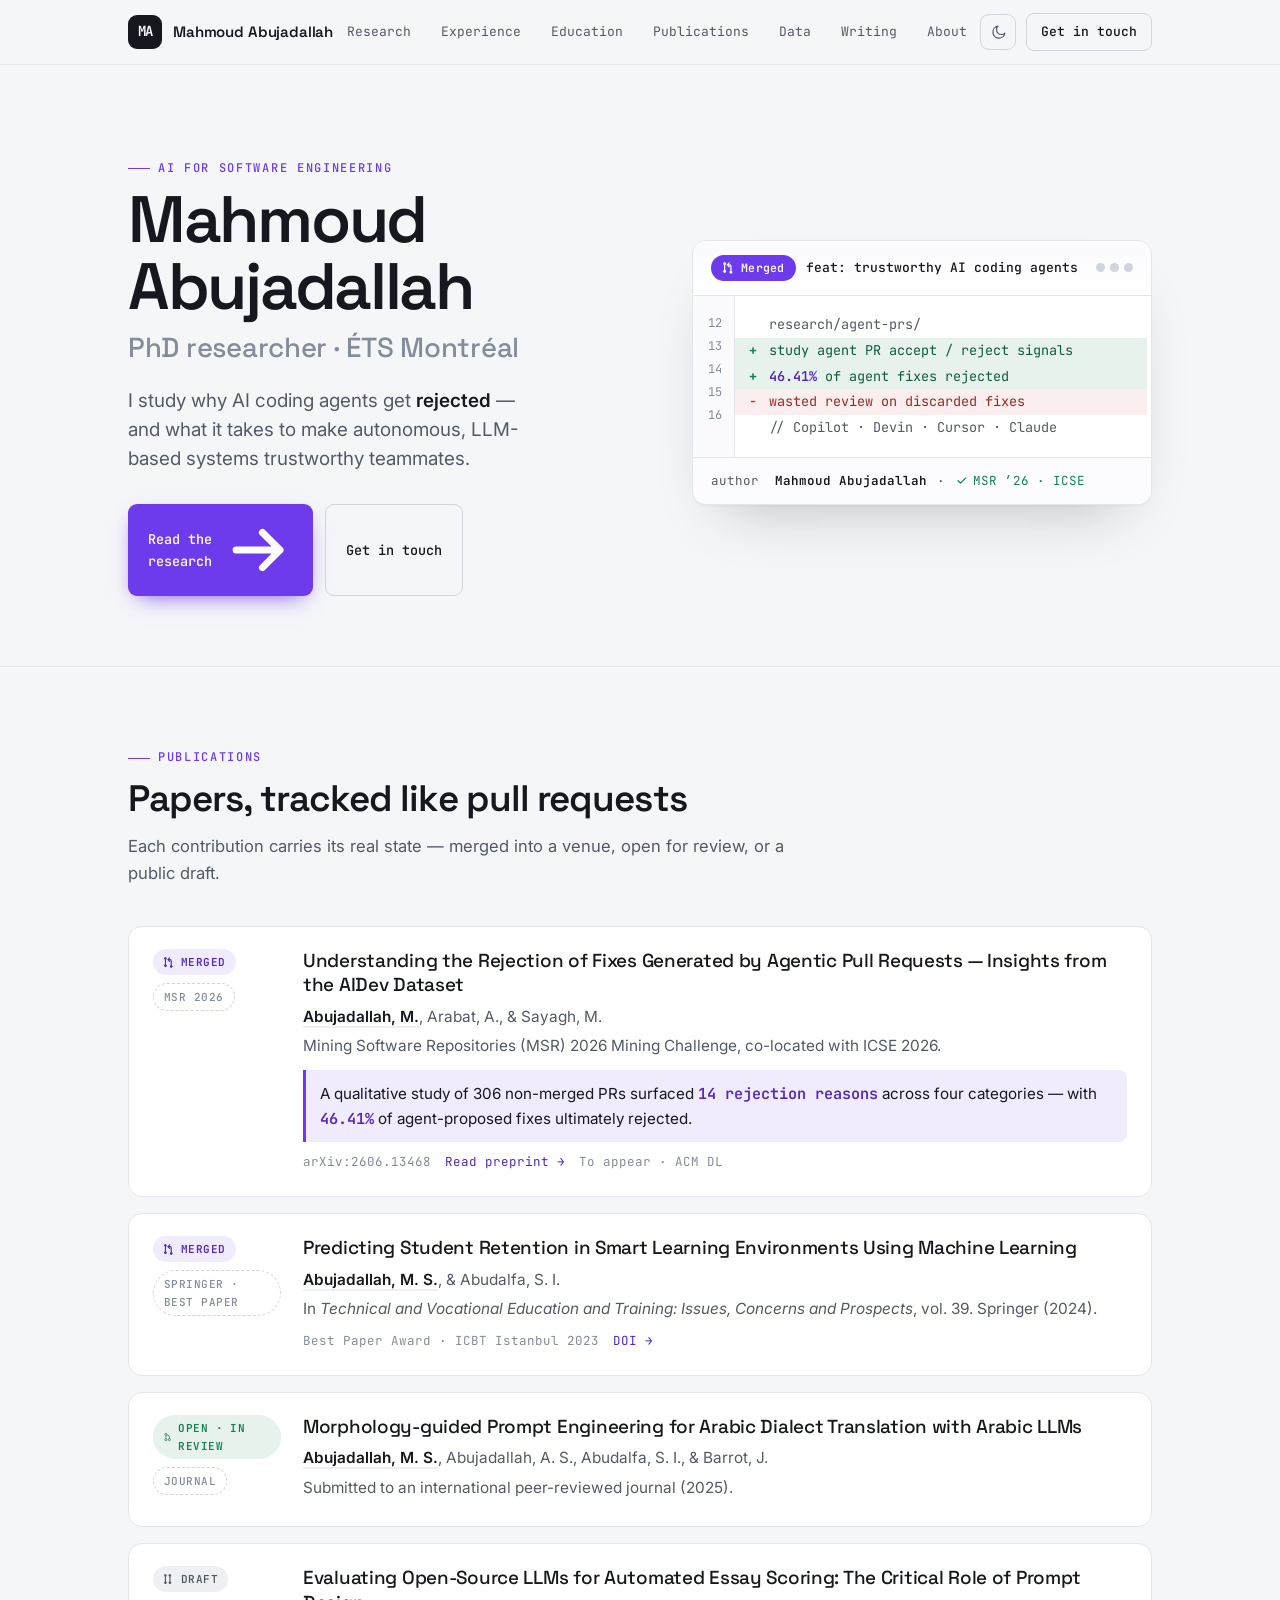
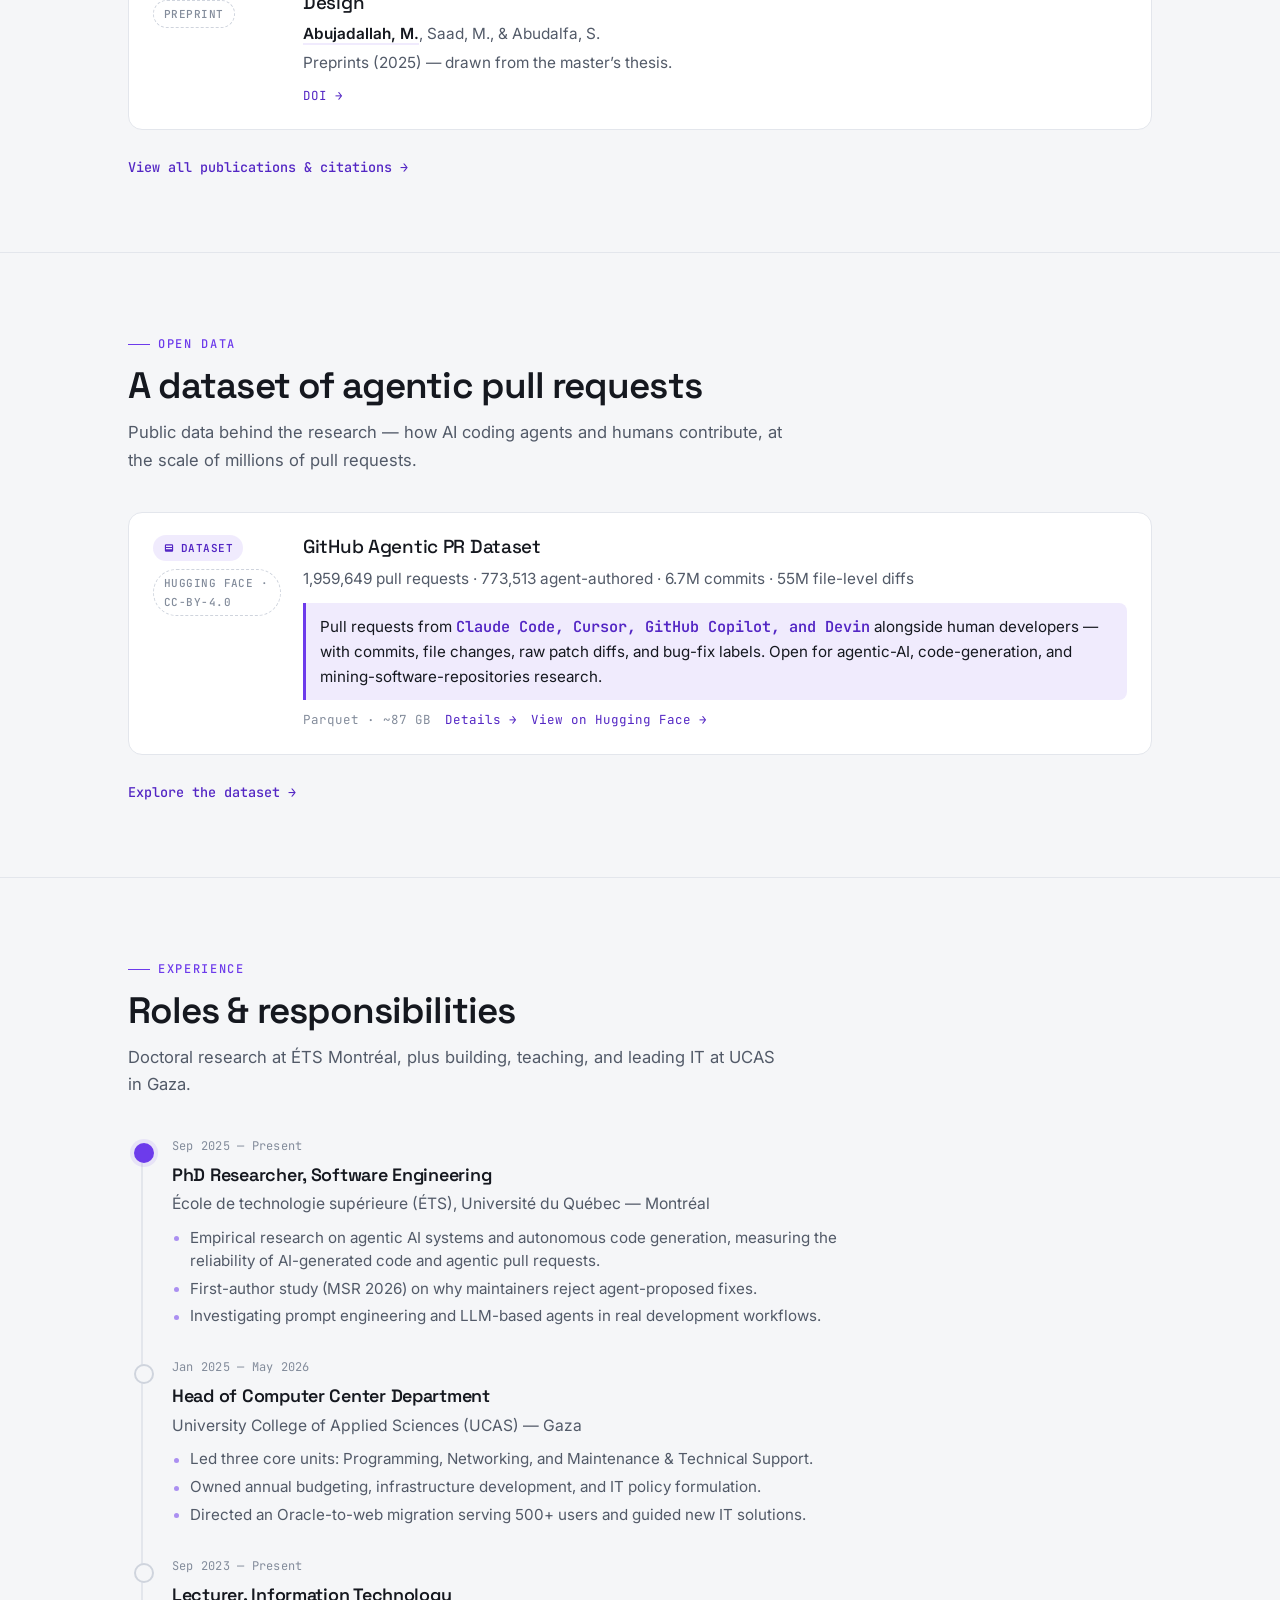
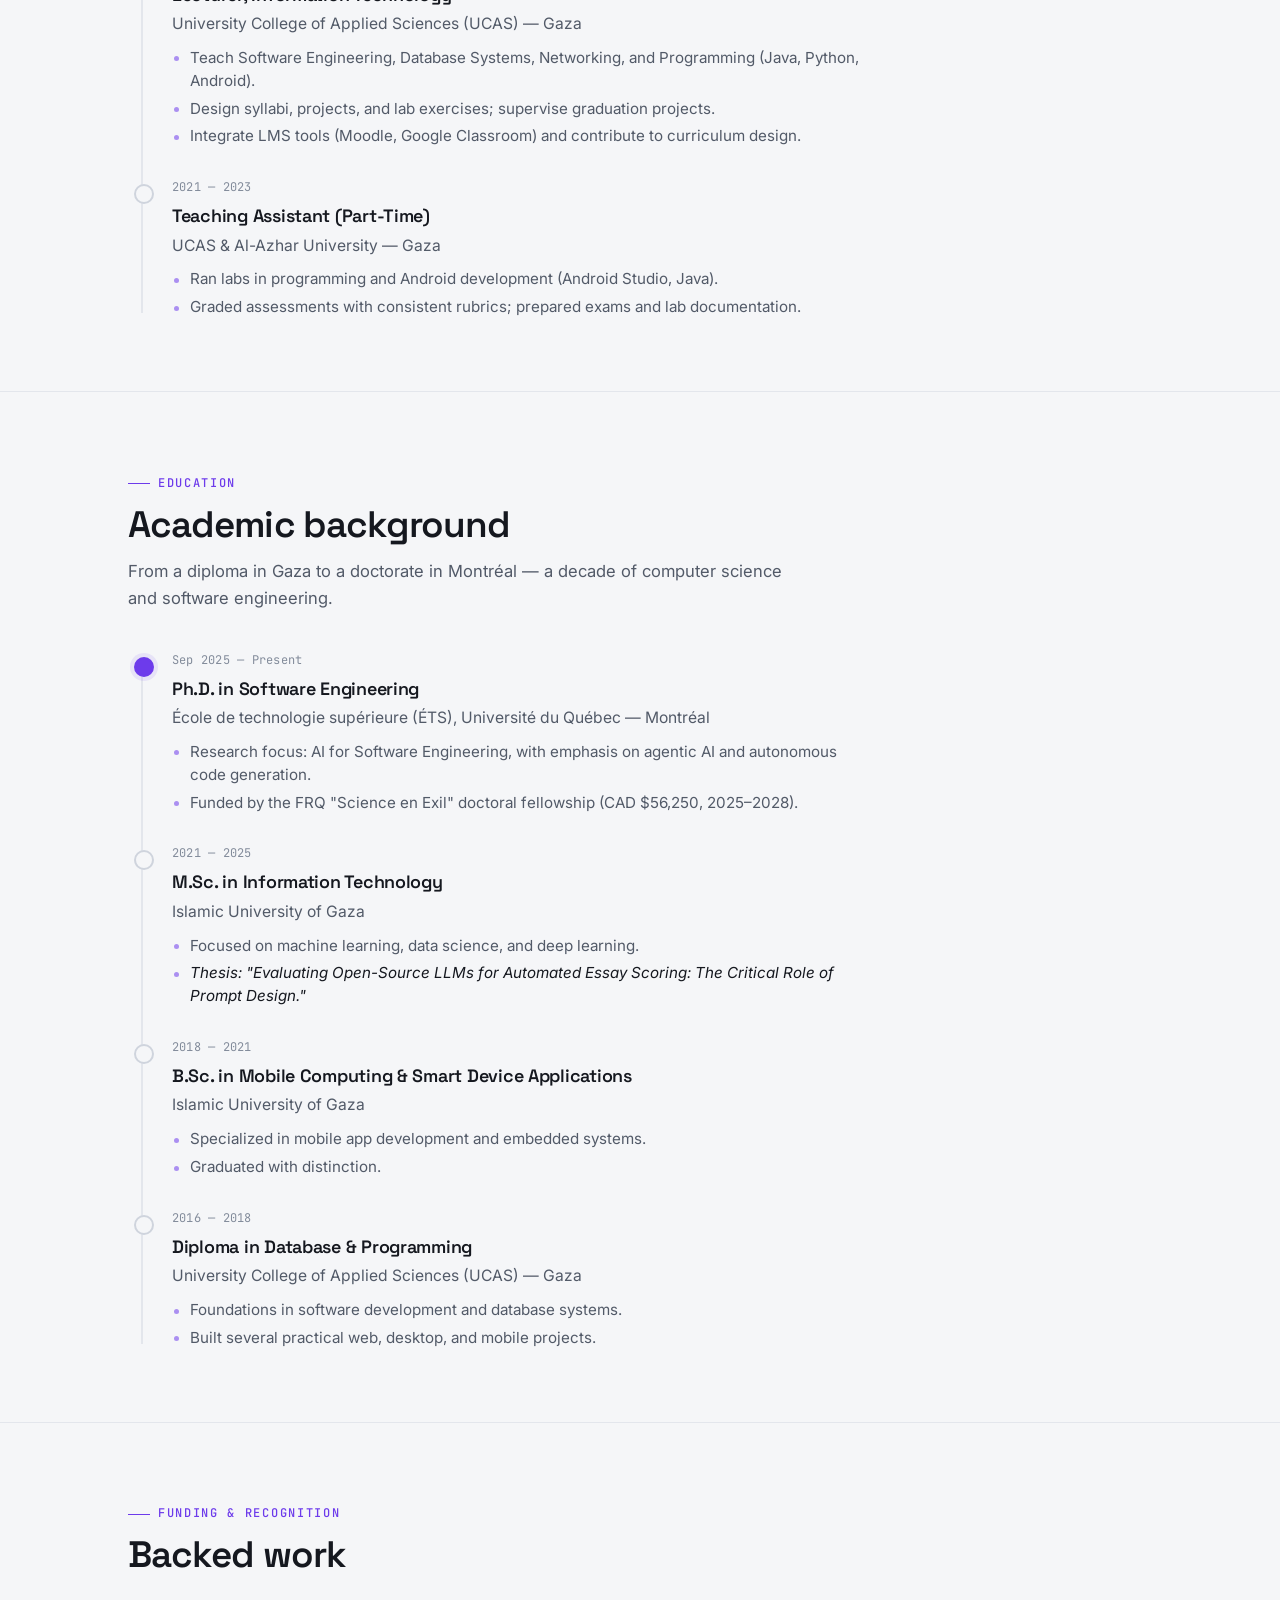
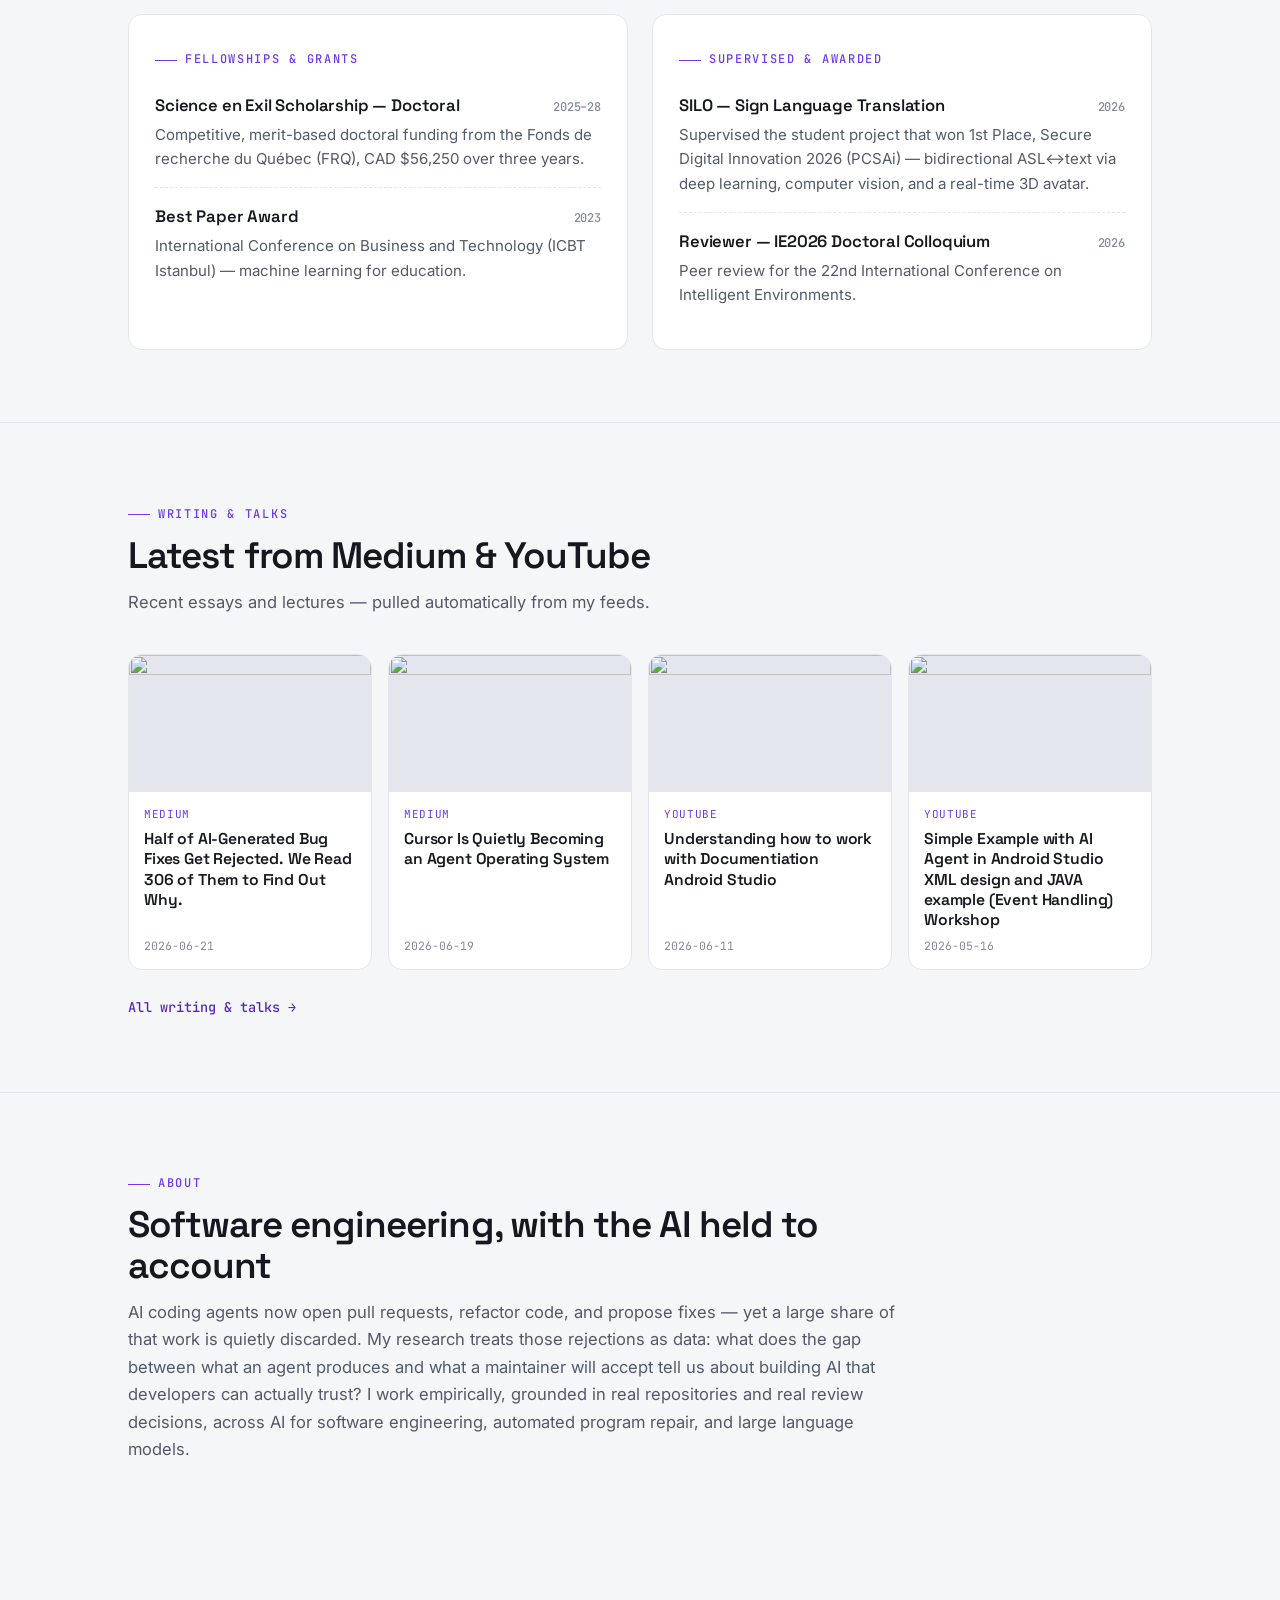
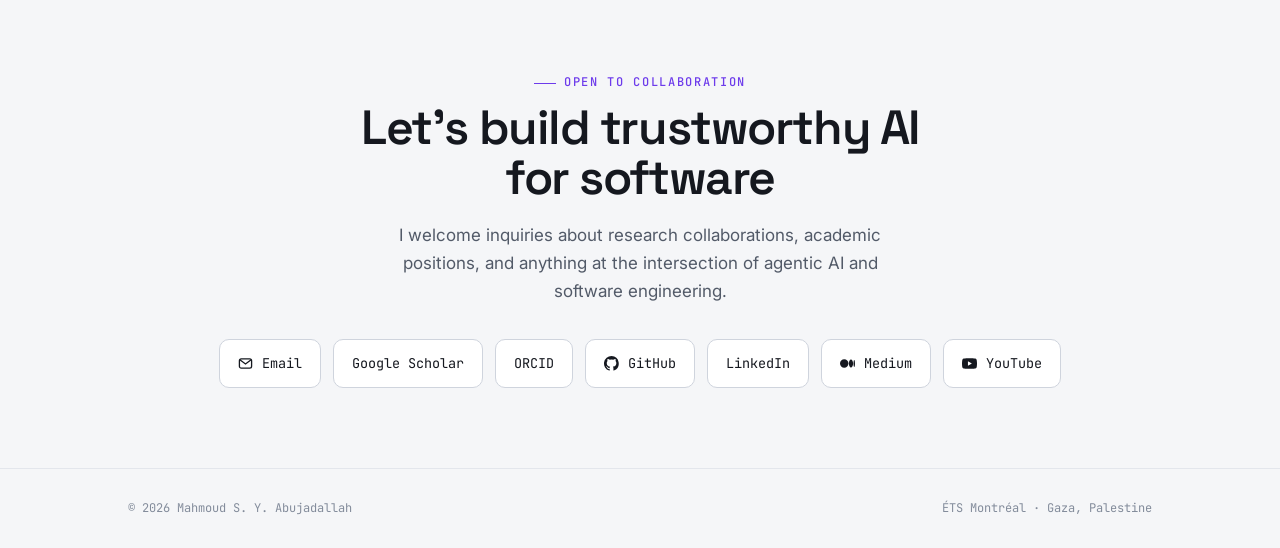
==== commit 7d0701e0: "Add GitHub Agentic PR Dataset page (SEO + schema.org Dataset) - New datasets.html: dedicated, SEO-op" ====
--- a/index.html
+++ b/index.html
@@ -7,6 +7,7 @@
 <meta name="description" content="PhD researcher at ÉTS Montréal studying AI coding agents, agentic pull requests, and the trustworthiness of AI-generated code.">
 <meta name="author" content="Mahmoud S. Y. Abujadallah">
 <meta name="robots" content="index, follow">
+<meta name="theme-color" content="#6D3BEB">
 <link rel="canonical" href="https://mabujadallah.github.io/mahmoud_abujadallah/">
 <link rel="icon" type="image/svg+xml" href="favicon.svg">
 
@@ -15,13 +16,15 @@
 <meta property="og:title" content="Mahmoud S. Y. Abujadallah — AI for Software Engineering">
 <meta property="og:description" content="PhD researcher studying why AI coding agents get rejected — and how to make them trustworthy teammates.">
 <meta property="og:url" content="https://mabujadallah.github.io/mahmoud_abujadallah/">
-<meta property="og:image" content="https://mabujadallah.github.io/mahmoud_abujadallah/images/profile.jpeg">
+<meta property="og:image" content="https://mabujadallah.github.io/mahmoud_abujadallah/images/og-card.png">
+<meta property="og:image:width" content="1200">
+<meta property="og:image:height" content="630">
 
 <!-- Twitter -->
 <meta name="twitter:card" content="summary_large_image">
 <meta name="twitter:title" content="Mahmoud S. Y. Abujadallah — AI for Software Engineering">
 <meta name="twitter:description" content="PhD researcher studying why AI coding agents get rejected — and how to make them trustworthy teammates.">
-<meta name="twitter:image" content="https://mabujadallah.github.io/mahmoud_abujadallah/images/profile.jpeg">
+<meta name="twitter:image" content="https://mabujadallah.github.io/mahmoud_abujadallah/images/og-card.png">
 
 <!-- JSON-LD -->
 <script type="application/ld+json">
@@ -30,7 +33,7 @@
   "@type": "Person",
   "name": "Mahmoud S. Y. Abujadallah",
   "url": "https://mabujadallah.github.io/mahmoud_abujadallah/",
-  "image": "https://mabujadallah.github.io/mahmoud_abujadallah/images/profile.jpeg",
+  "image": "https://mabujadallah.github.io/mahmoud_abujadallah/images/og-card.png",
   "jobTitle": "PhD Researcher",
   "affiliation": {
     "@type": "CollegeOrUniversity",
@@ -80,7 +83,7 @@
   html{scroll-behavior:smooth}
   @media (prefers-reduced-motion:reduce){html{scroll-behavior:auto}}
 
-  body{
+body{
     margin:0;
     background:var(--paper);
     color:var(--ink);
@@ -94,6 +97,11 @@
 
   a{color:inherit;text-decoration:none}
   ::selection{background:var(--accent);color:#fff}
+  .scroll-progress{
+    position:fixed;left:0;right:0;top:0;z-index:300;height:3px;
+    background:linear-gradient(90deg,var(--accent),var(--accept));
+    transform:scaleX(var(--scroll-progress,0));transform-origin:left;
+  }
 
   .skip{
     position:absolute;left:-999px;top:0;z-index:200;
@@ -181,6 +189,7 @@
     font-family:var(--mono);font-size:13.5px;font-weight:500;
     padding:11px 20px;border-radius:9px;display:inline-flex;align-items:center;gap:9px;
     transition:transform .18s, box-shadow .18s, background .18s;
+    will-change:transform;
   }
   .btn-primary{background:var(--accent);color:#fff;box-shadow:0 8px 22px -10px var(--accent)}
   .btn-primary:hover{background:var(--accent-deep);transform:translateY(-2px);box-shadow:0 14px 26px -10px var(--accent)}
@@ -332,17 +341,26 @@
   .reveal.in{opacity:1;transform:none}
   @media (prefers-reduced-motion:reduce){.reveal{opacity:1;transform:none;transition:none}}
 
-  /* ---------- hero diff: staggered line reveal + headline counter ---------- */
+  /* ---------- hero PR card: staged assembly + diff stream ---------- */
+  .js .pr-card .pr-head,
+  .js .pr-card .pr-foot{opacity:0}
+  .js .pr-card .pr-head{transform:translateY(-16px)}
+  .js .pr-card .pr-foot{transform:translateY(14px)}
   .js .pr-card .diff .ln{opacity:0;transform:translateX(-10px)}
+  .js .pr-card.played .pr-head{animation:prHeadIn .42s cubic-bezier(.2,.8,.2,1) forwards}
   .js .pr-card.played .diff .ln{animation:lineIn .4s cubic-bezier(.22,.61,.36,1) forwards}
+  .js .pr-card.played .pr-foot{animation:prFootIn .42s cubic-bezier(.2,.8,.2,1) 1.14s forwards}
   .pr-card.played .diff .ln:nth-child(1){animation-delay:.05s}
   .pr-card.played .diff .ln:nth-child(2){animation-delay:.24s}
   .pr-card.played .diff .ln:nth-child(3){animation-delay:.46s}
   .pr-card.played .diff .ln:nth-child(4){animation-delay:.70s}
   .pr-card.played .diff .ln:nth-child(5){animation-delay:.90s}
   .pr-card .diff .stat{display:inline-block;min-width:5.6ch}
+  @keyframes prHeadIn{to{opacity:1;transform:none}}
+  @keyframes prFootIn{to{opacity:1;transform:none}}
   @keyframes lineIn{to{opacity:1;transform:none}}
   @media (prefers-reduced-motion:reduce){
+    .js .pr-card .pr-head,.js .pr-card .pr-foot{opacity:1;transform:none;animation:none}
     .js .pr-card .diff .ln{opacity:1;transform:none;animation:none}
   }
 
@@ -389,6 +407,18 @@
   html[data-theme="dark"] .icon-btn .ic-sun{display:block}
   #langToggle{font-family:var(--mono);font-weight:600;letter-spacing:.02em}
 
+  /* ---------- more-link + home feed teaser ---------- */
+  .more-link{display:inline-flex;align-items:center;gap:8px;margin-top:26px;font-family:var(--mono);font-size:13.5px;font-weight:500;color:var(--accent-deep);border-bottom:1px solid transparent;transition:border-color .2s}
+  .more-link:hover{border-color:var(--accent-deep)}
+  .feed-grid{display:grid;grid-template-columns:repeat(auto-fill,minmax(240px,1fr));gap:16px;margin-top:6px}
+  .feed-card{background:var(--paper-raised);border:1px solid var(--line);border-radius:var(--r);overflow:hidden;display:flex;flex-direction:column;transition:border-color .2s,transform .2s,box-shadow .2s}
+  .feed-card:hover{border-color:var(--line-strong);transform:translateY(-3px);box-shadow:0 16px 36px -26px rgba(21,24,31,.4)}
+  .feed-card img{aspect-ratio:16/9;width:100%;object-fit:cover;background:var(--line)}
+  .feed-card .fb{padding:13px 15px;display:flex;flex-direction:column;gap:6px;flex:1}
+  .feed-card .kind{font-family:var(--mono);font-size:11px;letter-spacing:.06em;text-transform:uppercase;color:var(--accent)}
+  .feed-card h4{font-family:var(--display);font-weight:600;font-size:.98rem;line-height:1.3;margin:0;letter-spacing:-.01em}
+  .feed-card .fm{margin-top:auto;font-family:var(--mono);font-size:11.5px;color:var(--ink-faint)}
+
   /* ---------- RTL / Arabic ---------- */
   [dir="rtl"]{--display:'Cairo','Space Grotesk',sans-serif;--body:'Tajawal','Inter',sans-serif}
   [dir="rtl"] body{font-size:17.5px;line-height:1.8}
@@ -405,6 +435,17 @@
   [dir="rtl"] .award h4 .yr{text-align:left}
 
   :focus-visible{outline:2.5px solid var(--accent);outline-offset:3px;border-radius:4px}
+
+  @media print{
+    html,body{background:#fff!important;color:#111!important}
+    header.nav,.scroll-progress,.hero-actions,.nav-tools,.more-link,.links svg{display:none!important}
+    .wrap{max-width:none;padding:0}
+    .hero,section,.contact{padding:18px 0;border-top:1px solid #ddd}
+    .hero-grid,.cols{display:block}
+    .pr-card,.pub,.panel,.feed-card{box-shadow:none!important;border-color:#ccc!important;break-inside:avoid}
+    .reveal,.js .pr-card .pr-head,.js .pr-card .pr-foot,.js .pr-card .diff .ln{opacity:1!important;transform:none!important;animation:none!important}
+    a[href^="http"]::after{content:" (" attr(href) ")";font-size:10px;color:#555}
+  }
 </style>
 <script>
   document.documentElement.classList.add('js');
@@ -413,14 +454,17 @@
       var t = localStorage.getItem('theme');
       if(!t) t = matchMedia('(prefers-color-scheme:dark)').matches ? 'dark' : 'light';
       if(t === 'dark') document.documentElement.setAttribute('data-theme','dark');
+      /* Arabic disabled for now — keep site English / LTR
       var l = localStorage.getItem('lang') || 'en';
       document.documentElement.lang = l;
       document.documentElement.dir = (l === 'ar') ? 'rtl' : 'ltr';
+      */
     }catch(e){}
   })();
 </script>
 </head>
 <body>
+<div class="scroll-progress" aria-hidden="true"></div>
 <a class="skip" href="#main" data-i18n="skip">Skip to content</a>
 
 <header class="nav">
@@ -433,11 +477,15 @@
       <a href="#research" data-i18n="nav.research">Research</a>
       <a href="#experience" data-i18n="nav.experience">Experience</a>
       <a href="#education" data-i18n="nav.education">Education</a>
-      <a href="#recognition" data-i18n="nav.recognition">Recognition</a>
+      <a href="publications.html" data-i18n="nav.pubs">Publications</a>
+      <a href="datasets.html" data-i18n="nav.data">Data</a>
+      <a href="media.html" data-i18n="nav.media">Writing</a>
       <a href="#about" data-i18n="nav.about">About</a>
     </nav>
     <div class="nav-tools">
+      <!-- Arabic toggle disabled for now
       <button class="icon-btn" id="langToggle" type="button" aria-label="Switch language to Arabic" title="العربية">ع</button>
+      -->
       <button class="icon-btn" id="themeToggle" type="button" aria-label="Toggle dark mode" title="Toggle theme" aria-pressed="false">
         <svg class="ic-moon" viewBox="0 0 24 24" fill="none" stroke="currentColor" stroke-width="1.7" aria-hidden="true"><path d="M21 12.8A8.5 8.5 0 1 1 11.2 3a6.6 6.6 0 0 0 9.8 9.8z" stroke-linecap="round" stroke-linejoin="round"/></svg>
         <svg class="ic-sun" viewBox="0 0 24 24" fill="none" stroke="currentColor" stroke-width="1.7" aria-hidden="true"><circle cx="12" cy="12" r="4"/><path d="M12 2v2M12 20v2M4.9 4.9l1.4 1.4M17.7 17.7l1.4 1.4M2 12h2M20 12h2M4.9 19.1l1.4-1.4M17.7 6.3l1.4-1.4" stroke-linecap="round"/></svg>
@@ -586,6 +634,41 @@
         </div>
       </article>
     </div>
+    <a class="more-link reveal" href="publications.html" data-i18n="pub.viewAll">View all publications &amp; citations →</a>
+  </div>
+</section>
+
+<!-- DATA / DATASET -->
+<section id="data">
+  <div class="wrap">
+    <div class="sec-head reveal">
+      <span class="eyebrow" data-i18n="data.eyebrow">Open data</span>
+      <h2 data-i18n="data.h2">A dataset of agentic pull requests</h2>
+      <p data-i18n="data.intro">Public data behind the research — how AI coding agents and humans contribute, at the scale of millions of pull requests.</p>
+    </div>
+
+    <div class="pubs">
+      <article class="pub reveal">
+        <div class="pub-state">
+          <span class="tag merged">
+            <svg viewBox="0 0 16 16" fill="currentColor" aria-hidden="true"><path d="M2.5 4.5A1.5 1.5 0 0 1 4 3h8a1.5 1.5 0 0 1 1.5 1.5v7A1.5 1.5 0 0 1 12 13H4a1.5 1.5 0 0 1-1.5-1.5v-7Zm1.5 0v2h8v-2H4Zm8 3.5H4v1.5h8V8Z"/></svg>
+            Dataset
+          </span>
+          <span class="tag venue">Hugging Face · CC-BY-4.0</span>
+        </div>
+        <div>
+          <h3>GitHub Agentic PR Dataset</h3>
+          <p class="authors">1,959,649 pull requests · 773,513 agent-authored · 6.7M commits · 55M file-level diffs</p>
+          <div class="finding">Pull requests from <b>Claude Code, Cursor, GitHub Copilot, and Devin</b> alongside human developers — with commits, file changes, raw patch diffs, and bug-fix labels. Open for agentic-AI, code-generation, and mining-software-repositories research.</div>
+          <div class="meta">
+            <span>Parquet · ~87 GB</span>
+            <a href="datasets.html">Details →</a>
+            <a href="https://huggingface.co/datasets/mabujadallah/GitHub-Agentic-PR-Dataset" target="_blank" rel="noopener">View on Hugging Face →</a>
+          </div>
+        </div>
+      </article>
+    </div>
+    <a class="more-link reveal" href="datasets.html" data-i18n="data.viewAll">Explore the dataset →</a>
   </div>
 </section>
 
@@ -723,6 +806,19 @@
         </div>
       </div>
     </div>
+  </div>
+</section>
+
+<!-- WRITING & TALKS (teaser) -->
+<section id="writing" style="display:none">
+  <div class="wrap">
+    <div class="sec-head reveal">
+      <span class="eyebrow" data-i18n="writing.eyebrow">Writing &amp; talks</span>
+      <h2 data-i18n="writing.h2">Latest from Medium &amp; YouTube</h2>
+      <p data-i18n="writing.intro">Recent essays and lectures — pulled automatically from my feeds.</p>
+    </div>
+    <div class="feed-grid" id="homeFeed"></div>
+    <a class="more-link" href="media.html" data-i18n="writing.viewAll">All writing &amp; talks →</a>
   </div>
 </section>
 
@@ -775,14 +871,58 @@
 </footer>
 
 <script>
-  // scroll reveal
-  const io = new IntersectionObserver((entries)=>{
-    entries.forEach(e=>{ if(e.isIntersecting){ e.target.classList.add('in'); io.unobserve(e.target);} });
-  }, {threshold:0.12, rootMargin:'0px 0px -40px 0px'});
-  document.querySelectorAll('.reveal').forEach((el,i)=>{
-    el.style.transitionDelay = Math.min(i%4*70,210)+'ms';
-    io.observe(el);
-  });
+  // scroll progress
+  (function(){
+    const root = document.documentElement;
+    function update(){
+      const max = Math.max(1, root.scrollHeight - innerHeight);
+      root.style.setProperty('--scroll-progress', Math.min(pageYOffset / max, 1).toFixed(4));
+    }
+    update();
+    addEventListener('scroll', update, {passive:true});
+    addEventListener('resize', update);
+  })();
+
+  // scroll reveal: IO + viewport pass + watchdog so nothing stays hidden
+  (function(){
+    const reduce = matchMedia('(prefers-reduced-motion:reduce)').matches;
+    const els = Array.from(document.querySelectorAll('.reveal'));
+    const reveal = el => el.classList.add('in');
+    if(reduce){ els.forEach(reveal); return; }
+    function visible(el){
+      const r = el.getBoundingClientRect();
+      return r.top < innerHeight * 0.96 && r.bottom > 0;
+    }
+    let io;
+    if('IntersectionObserver' in window){
+      io = new IntersectionObserver((entries)=>{
+        entries.forEach(e=>{ if(e.isIntersecting){ reveal(e.target); io.unobserve(e.target); } });
+      }, {threshold:0.12, rootMargin:'0px 0px -40px 0px'});
+    }
+    els.forEach((el,i)=>{
+      el.style.transitionDelay = Math.min(i%4*70,210)+'ms';
+      if(visible(el)) reveal(el);
+      else if(io) io.observe(el);
+      else reveal(el);
+    });
+    setTimeout(()=>els.forEach(el=>{ if(!el.classList.contains('in') && visible(el)) reveal(el); }), 900);
+    setTimeout(()=>els.forEach(reveal), 2600);
+  })();
+
+  // magnetic lift on hero buttons
+  (function(){
+    const reduce = matchMedia('(prefers-reduced-motion:reduce)').matches;
+    if(reduce) return;
+    document.querySelectorAll('.hero-actions .btn').forEach(btn=>{
+      btn.addEventListener('pointermove', e=>{
+        const r = btn.getBoundingClientRect();
+        const x = (e.clientX - r.left - r.width/2) / r.width;
+        const y = (e.clientY - r.top - r.height/2) / r.height;
+        btn.style.transform = `translate(${x*7}px, ${y*5-2}px)`;
+      });
+      btn.addEventListener('pointerleave', ()=>{ btn.style.transform = ''; });
+    });
+  })();
 
   // theme toggle (light / dark), persisted
   (function(){
@@ -801,6 +941,7 @@
 
   // language toggle (EN / AR), persisted, full RTL
   (function(){
+    return; // Arabic disabled for now — remove this line to re-enable
     const btn = document.getElementById('langToggle');
     const root = document.documentElement;
     const nodes = document.querySelectorAll('[data-i18n]');
@@ -809,7 +950,7 @@
 
     const ar = {
       'skip':'تخطَّ إلى المحتوى',
-      'nav.research':'الأبحاث','nav.experience':'الخبرة','nav.education':'التعليم','nav.recognition':'التكريم','nav.about':'نبذة','nav.cta':'تواصل معي',
+      'nav.research':'الأبحاث','nav.experience':'الخبرة','nav.education':'التعليم','nav.recognition':'التكريم','nav.pubs':'المنشورات','nav.media':'مقالاتي','nav.about':'نبذة','nav.cta':'تواصل معي',
       'hero.eyebrow':'الذكاء الاصطناعي لهندسة البرمجيات',
       'hero.name':'محمود أبو جادالله',
       'hero.sub':'باحث دكتوراه · جامعة ÉTS مونتريال',
@@ -870,6 +1011,11 @@
       'contact.h2':'لنبنِ ذكاءً اصطناعيًا جديرًا بالثقة للبرمجيات',
       'contact.p':'أرحّب بالاستفسارات حول التعاون البحثي، والمناصب الأكاديمية، وأي موضوع عند تقاطع الذكاء الاصطناعي الوكيل وهندسة البرمجيات.',
       'contact.email':'البريد الإلكتروني',
+      'pub.viewAll':'كل المنشورات والاقتباسات ←',
+      'writing.eyebrow':'مقالات ومحاضرات',
+      'writing.h2':'أحدث ما نشرته على Medium وYouTube',
+      'writing.intro':'مقالات ومحاضرات حديثة — تُجلب تلقائيًا من مصادري.',
+      'writing.viewAll':'كل المقالات والمحاضرات ←',
       'footer.copy':'© 2026 محمود س. ي. أبو جادالله',
       'footer.loc':'ÉTS مونتريال · غزة، فلسطين'
     };
@@ -919,12 +1065,47 @@
       })(t0);
     }
 
-    function play(){ card.classList.add('played'); setTimeout(count, 420); } // start as line 3 appears
-
-    const ob = new IntersectionObserver((entries)=>{
-      entries.forEach(e=>{ if(e.isIntersecting){ play(); ob.disconnect(); } });
-    }, {threshold:0.4});
-    ob.observe(card);
+    let played = false;
+    function play(){
+      if(played) return;
+      played = true;
+      card.classList.add('played');
+      setTimeout(count, 460); // start as line 3 appears
+    }
+    requestAnimationFrame(()=>setTimeout(play, 140));
+  })();
+
+  // home teaser: latest Medium articles + YouTube videos from the synced feeds
+  (function(){
+    const grid = document.getElementById('homeFeed');
+    const section = document.getElementById('writing');
+    if(!grid || !section) return;
+    const esc = s => (s||'').replace(/[&<>"]/g, c => ({'&':'&amp;','<':'&lt;','>':'&gt;','"':'&quot;'}[c]));
+    const kind = { article:'Medium', video:'YouTube' };
+
+    function cardFor(it){
+      const a = document.createElement('a');
+      a.className = 'feed-card'; a.href = it.url; a.target = '_blank'; a.rel = 'noopener';
+      const img = it.image || it.thumb;
+      a.innerHTML =
+        (img ? '<img loading="lazy" alt="" src="'+esc(img)+'">' : '') +
+        '<div class="fb"><span class="kind">'+kind[it.type]+'</span>'+
+        '<h4>'+esc(it.title)+'</h4>'+
+        '<span class="fm">'+esc(it.date||'')+'</span></div>';
+      return a;
+    }
+
+    Promise.allSettled([
+      fetch('data/articles.json').then(r=>r.json()),
+      fetch('data/videos.json').then(r=>r.json())
+    ]).then(res=>{
+      const arts = (res[0].value && res[0].value.items || []).slice(0,2).map(x=>({...x,type:'article'}));
+      const vids = (res[1].value && res[1].value.items || []).slice(0,2).map(x=>({...x,type:'video'}));
+      const items = [...arts, ...vids];
+      if(!items.length) return;             // keep section hidden if nothing loaded
+      items.forEach(it => grid.appendChild(cardFor(it)));
+      section.style.display = '';
+    }).catch(()=>{});
   })();
 </script>
 </body>
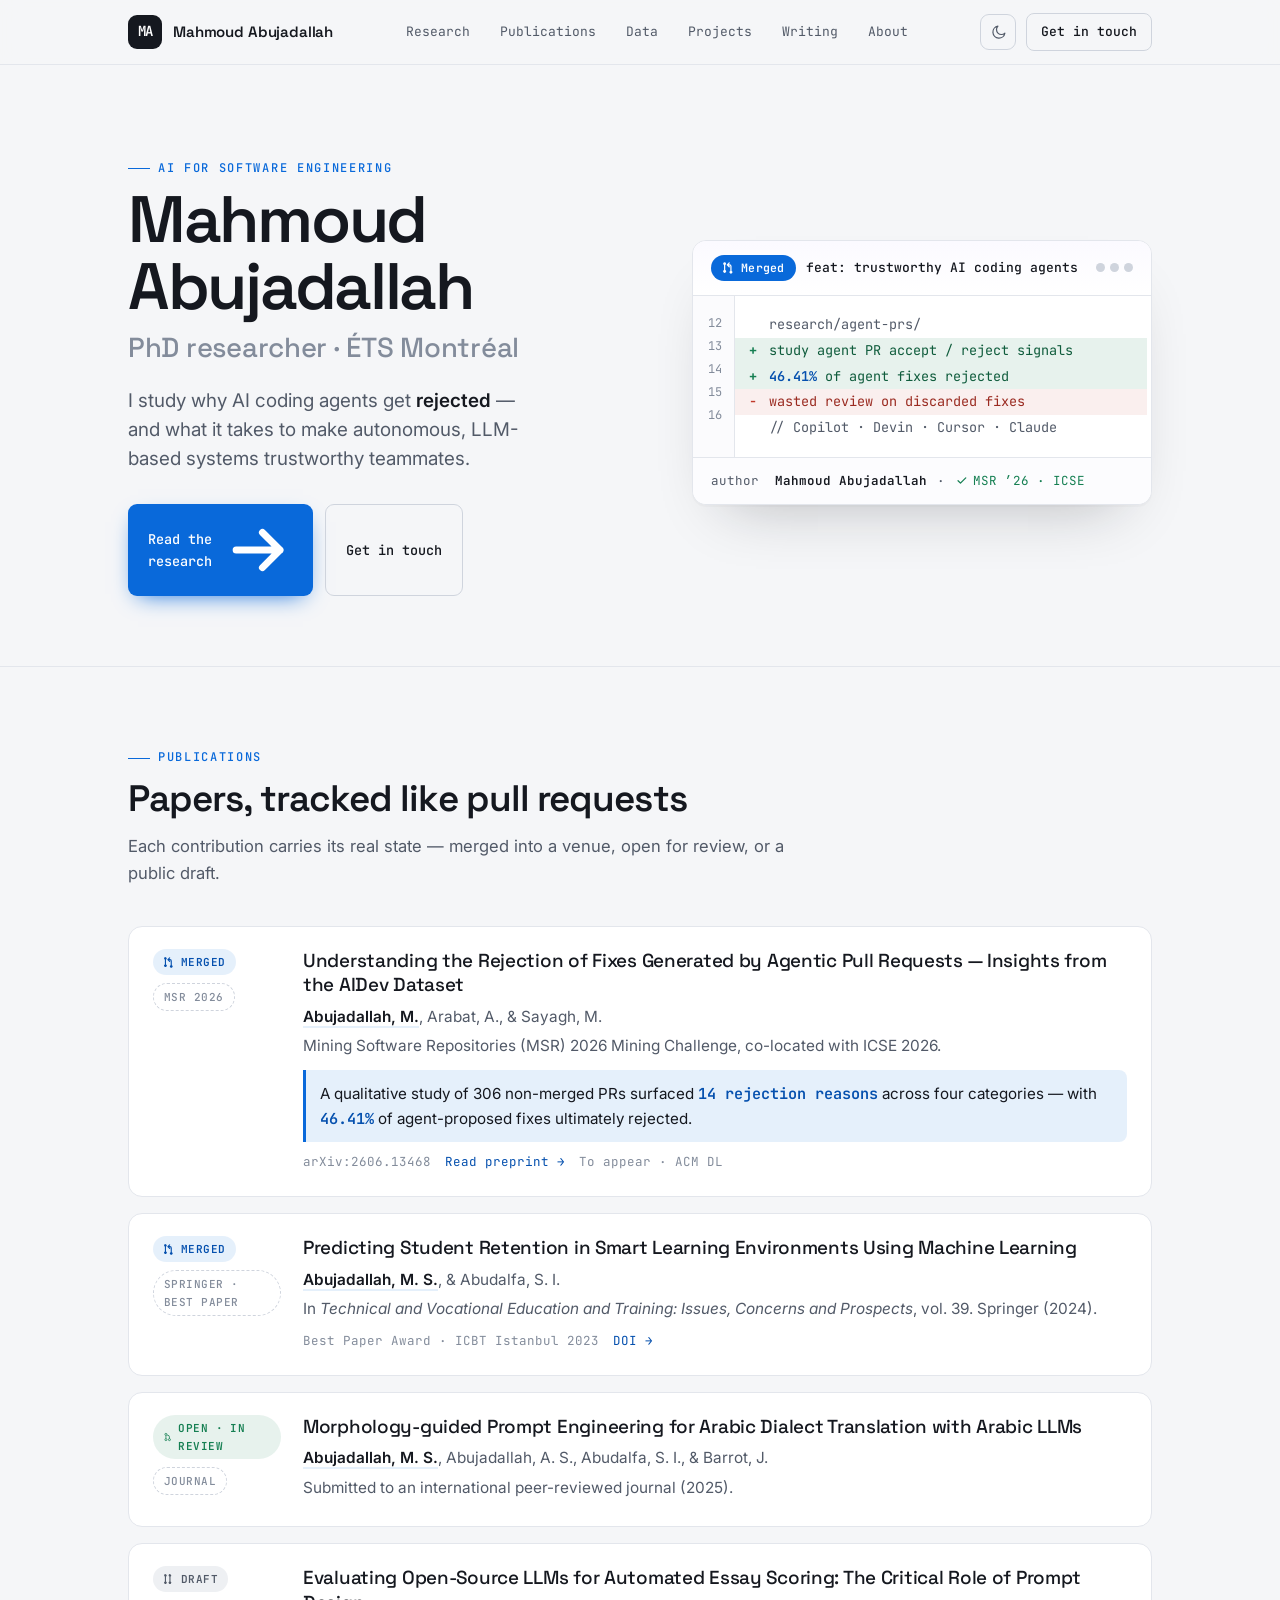
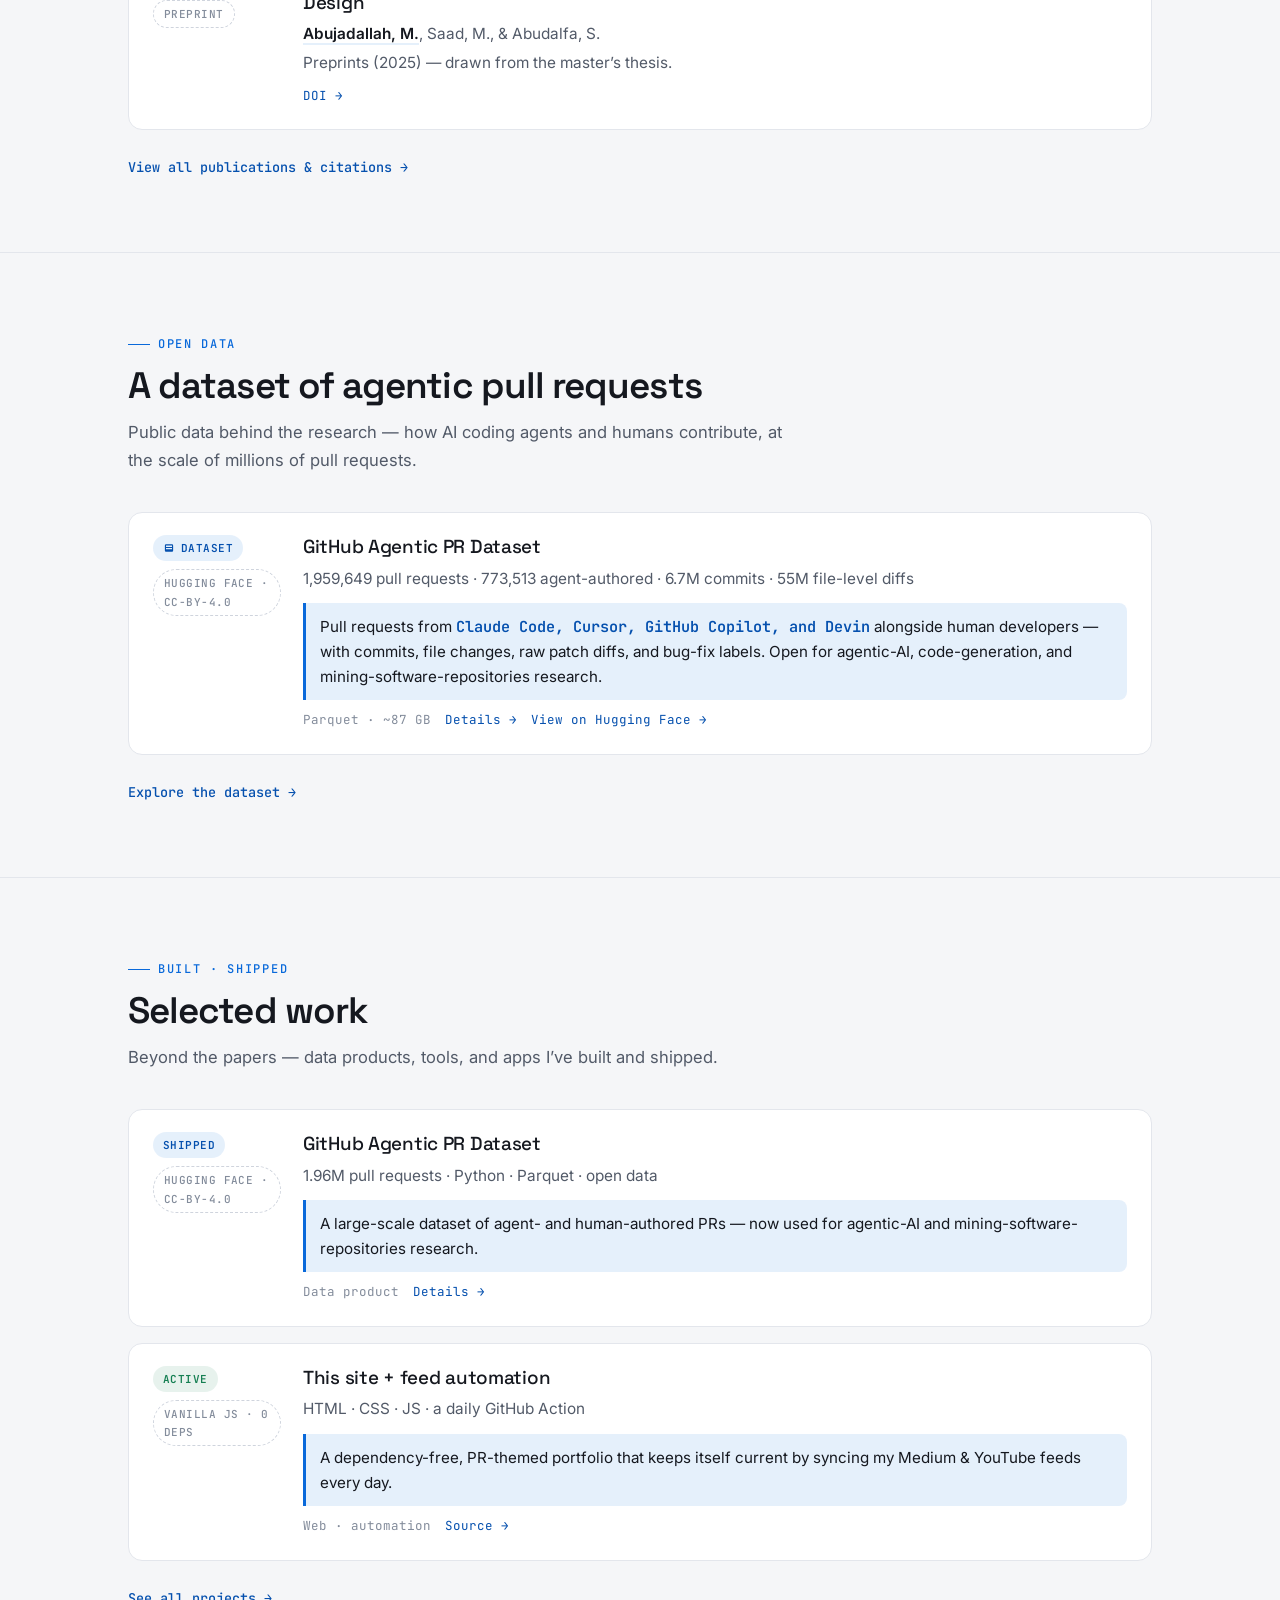
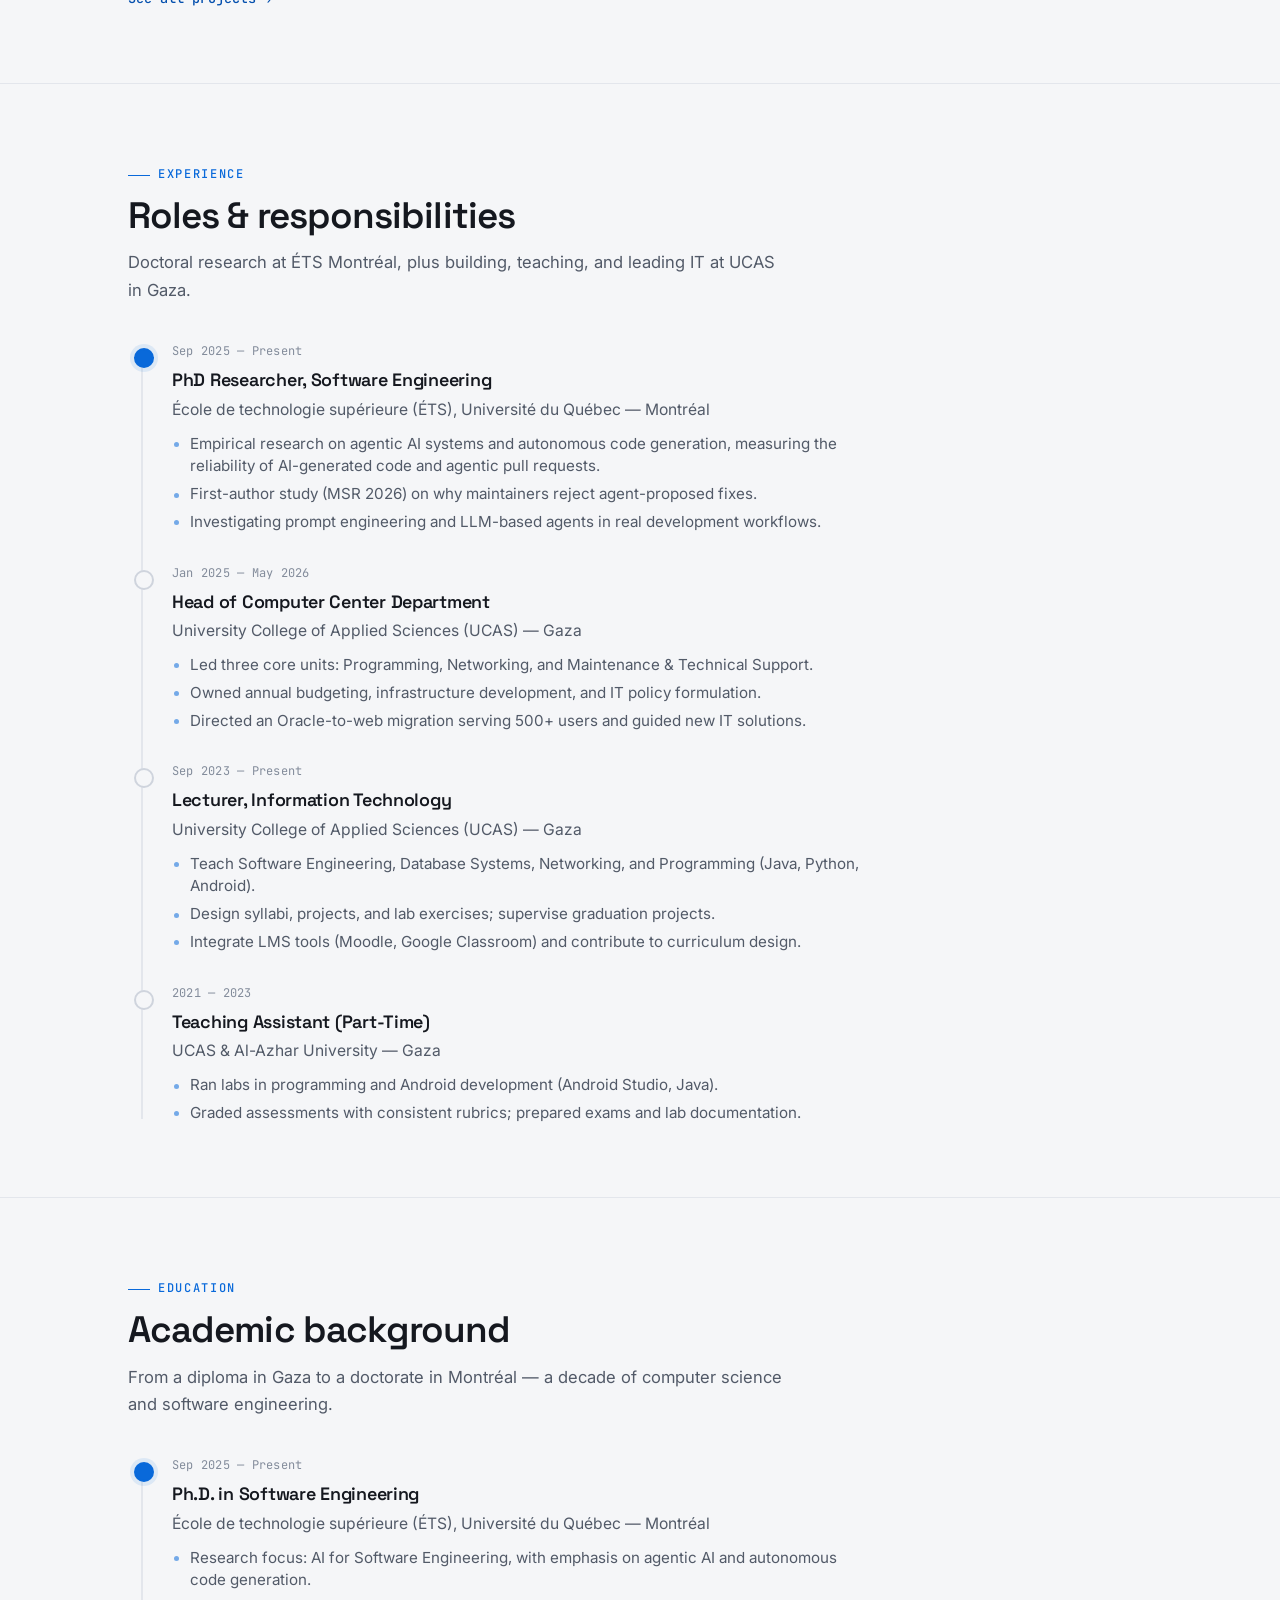
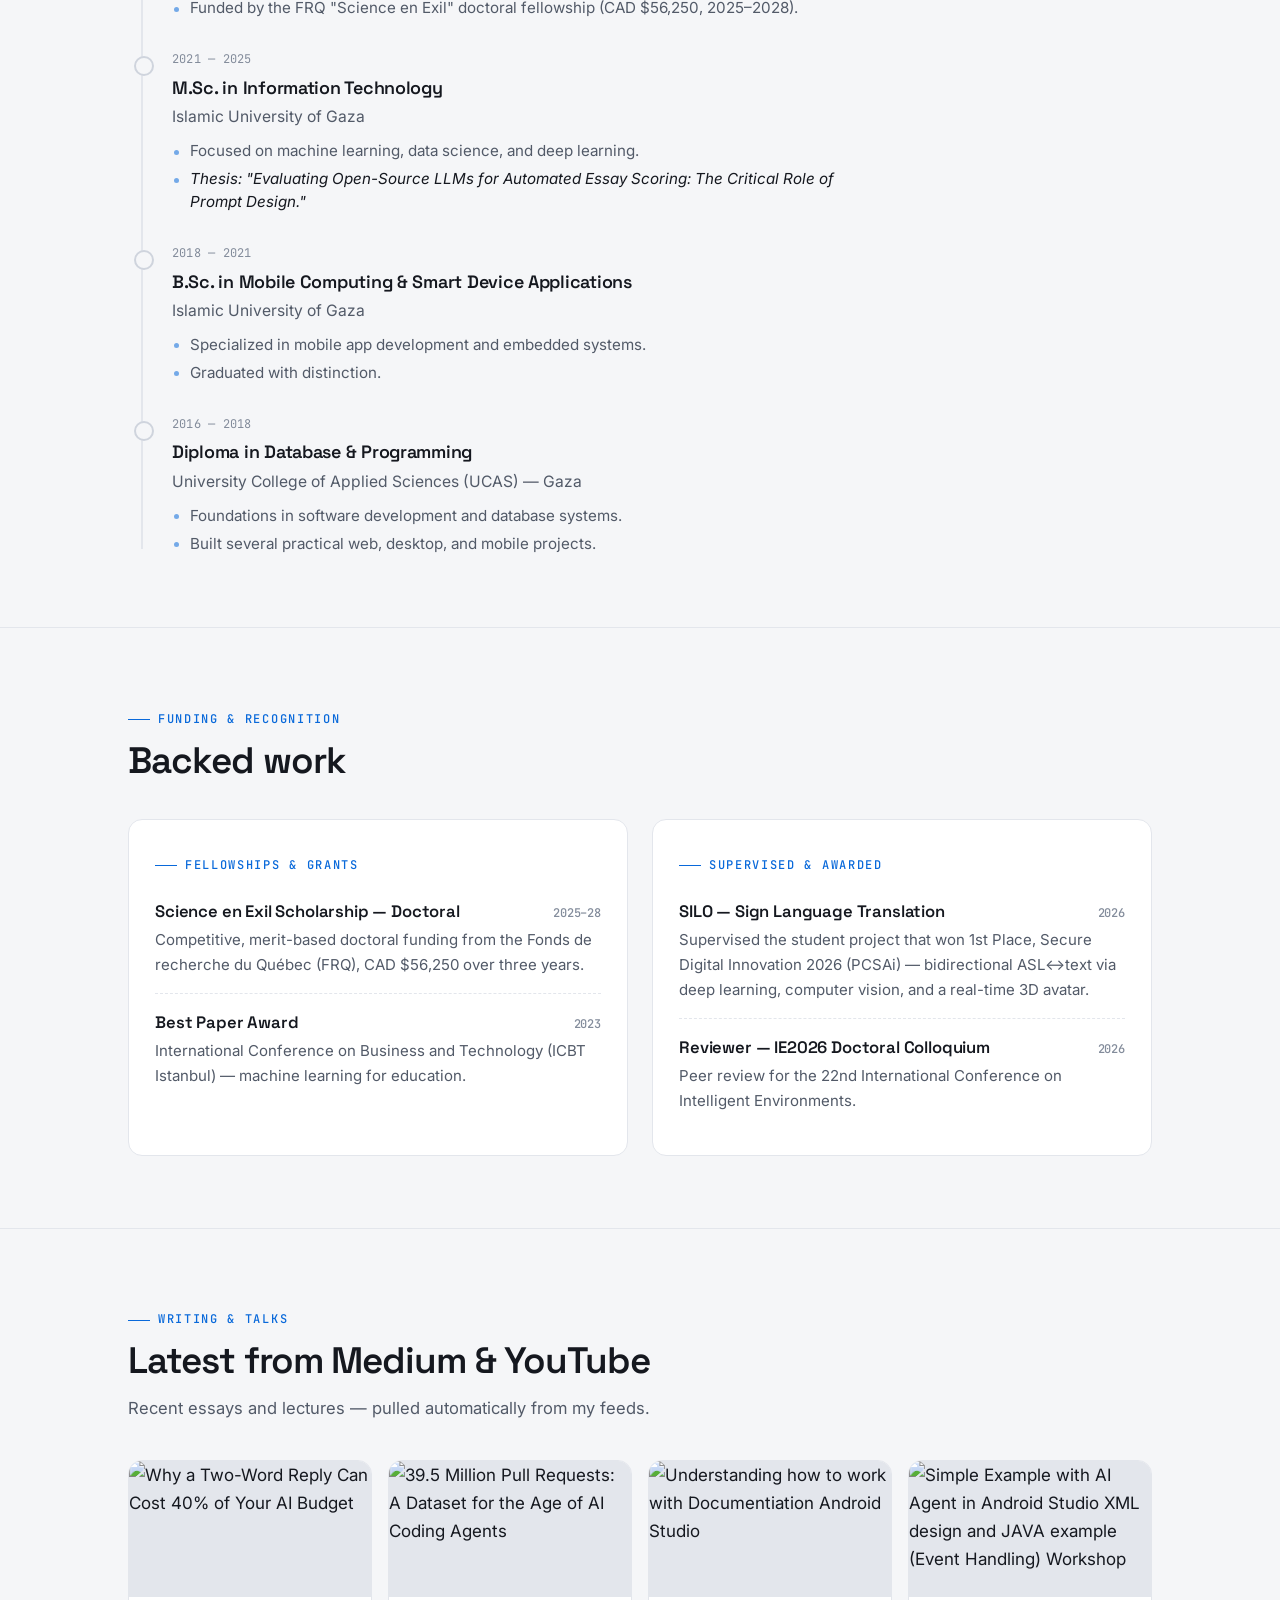
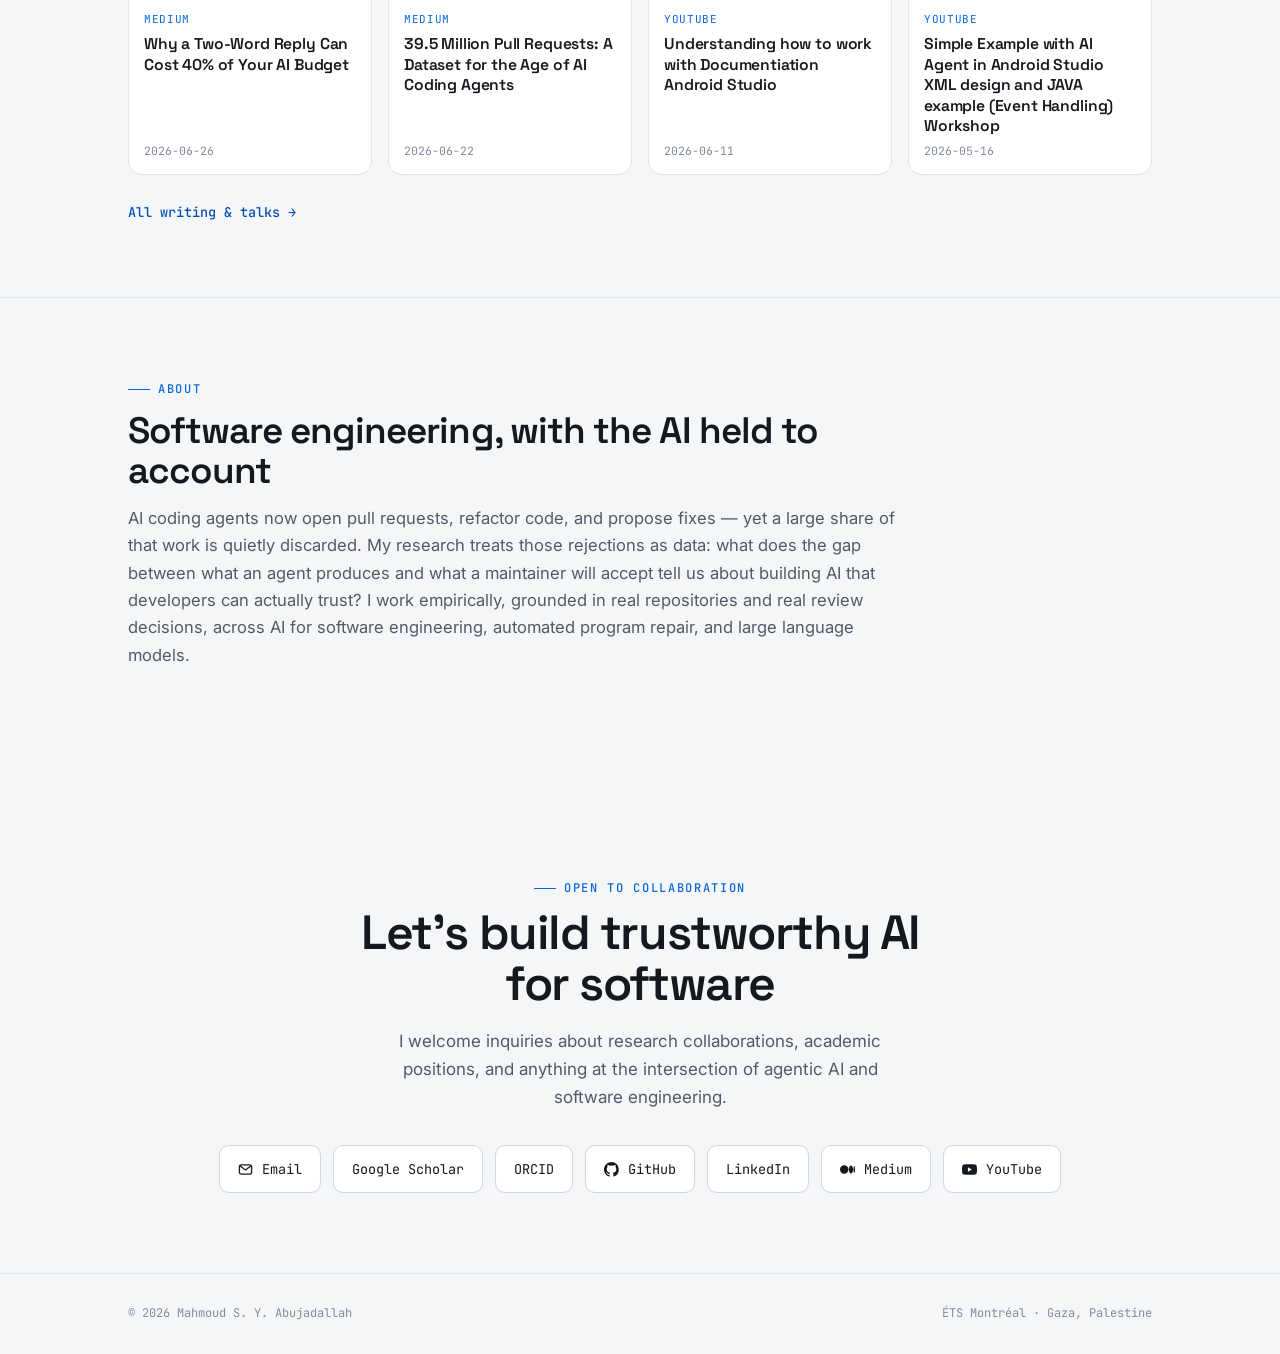
==== commit ecb45b7a: "perf: drop disabled Arabic fonts from remaining pages Trim Cairo & Tajawal from the Google Fonts req" ====
--- a/index.html
+++ b/index.html
@@ -7,16 +7,16 @@
 <meta name="description" content="PhD researcher at ÉTS Montréal studying AI coding agents, agentic pull requests, and the trustworthiness of AI-generated code.">
 <meta name="author" content="Mahmoud S. Y. Abujadallah">
 <meta name="robots" content="index, follow">
-<meta name="theme-color" content="#6D3BEB">
-<link rel="canonical" href="https://mabujadallah.github.io/mahmoud_abujadallah/">
+<meta name="theme-color" content="#0969DA">
+<link rel="canonical" href="https://mabujadallah.github.io/">
 <link rel="icon" type="image/svg+xml" href="favicon.svg">
 
 <!-- Open Graph -->
 <meta property="og:type" content="website">
 <meta property="og:title" content="Mahmoud S. Y. Abujadallah — AI for Software Engineering">
 <meta property="og:description" content="PhD researcher studying why AI coding agents get rejected — and how to make them trustworthy teammates.">
-<meta property="og:url" content="https://mabujadallah.github.io/mahmoud_abujadallah/">
-<meta property="og:image" content="https://mabujadallah.github.io/mahmoud_abujadallah/images/og-card.png">
+<meta property="og:url" content="https://mabujadallah.github.io/">
+<meta property="og:image" content="https://mabujadallah.github.io/images/og-card.png">
 <meta property="og:image:width" content="1200">
 <meta property="og:image:height" content="630">
 
@@ -24,7 +24,7 @@
 <meta name="twitter:card" content="summary_large_image">
 <meta name="twitter:title" content="Mahmoud S. Y. Abujadallah — AI for Software Engineering">
 <meta name="twitter:description" content="PhD researcher studying why AI coding agents get rejected — and how to make them trustworthy teammates.">
-<meta name="twitter:image" content="https://mabujadallah.github.io/mahmoud_abujadallah/images/og-card.png">
+<meta name="twitter:image" content="https://mabujadallah.github.io/images/og-card.png">
 
 <!-- JSON-LD -->
 <script type="application/ld+json">
@@ -32,8 +32,8 @@
   "@context": "https://schema.org",
   "@type": "Person",
   "name": "Mahmoud S. Y. Abujadallah",
-  "url": "https://mabujadallah.github.io/mahmoud_abujadallah/",
-  "image": "https://mabujadallah.github.io/mahmoud_abujadallah/images/og-card.png",
+  "url": "https://mabujadallah.github.io/",
+  "image": "https://mabujadallah.github.io/images/og-card.png",
   "jobTitle": "PhD Researcher",
   "affiliation": {
     "@type": "CollegeOrUniversity",
@@ -52,7 +52,7 @@
 
 <link rel="preconnect" href="https://fonts.googleapis.com">
 <link rel="preconnect" href="https://fonts.gstatic.com" crossorigin>
-<link href="https://fonts.googleapis.com/css2?family=Space+Grotesk:wght@400;500;600;700&family=Inter:wght@400;450;500;600&family=JetBrains+Mono:wght@400;500;600&family=Cairo:wght@600;700&family=Tajawal:wght@400;500;700&display=swap" rel="stylesheet">
+<link href="https://fonts.googleapis.com/css2?family=Space+Grotesk:wght@400;500;600;700&family=Inter:wght@400;450;500;600&family=JetBrains+Mono:wght@400;500;600&display=swap" rel="stylesheet">
 <style>
   :root{
     --paper:#F5F6F8;
@@ -62,9 +62,9 @@
     --ink-faint:#838c9b;
     --line:#E3E6EC;
     --line-strong:#cfd4dd;
-    --accent:#6D3BEB;        /* merged-purple, primary */
-    --accent-deep:#5326c4;
-    --accent-soft:rgba(109,59,235,.10);
+    --accent:#0969DA;        /* GitHub blue, primary */
+    --accent-deep:#0550AE;
+    --accent-soft:rgba(9,105,218,.10);
     --accept:#157f52;        /* + additions */
     --accept-soft:rgba(21,127,82,.10);
     --reject:#c0392b;        /* − deletions */
@@ -375,9 +375,9 @@
     --ink-faint:#6f7989;
     --line:#222a37;
     --line-strong:#333d4d;
-    --accent:#9d80ff;
-    --accent-deep:#b9a6ff;
-    --accent-soft:rgba(157,128,255,.16);
+    --accent:#58A6FF;
+    --accent-deep:#79C0FF;
+    --accent-soft:rgba(88,166,255,.16);
     --accept:#43b985;
     --accept-soft:rgba(67,185,133,.16);
     --reject:#e5675a;
@@ -475,10 +475,9 @@
     </a>
     <nav class="nav-links" aria-label="Primary">
       <a href="#research" data-i18n="nav.research">Research</a>
-      <a href="#experience" data-i18n="nav.experience">Experience</a>
-      <a href="#education" data-i18n="nav.education">Education</a>
       <a href="publications.html" data-i18n="nav.pubs">Publications</a>
       <a href="datasets.html" data-i18n="nav.data">Data</a>
+      <a href="projects.html" data-i18n="nav.projects">Projects</a>
       <a href="media.html" data-i18n="nav.media">Writing</a>
       <a href="#about" data-i18n="nav.about">About</a>
     </nav>
@@ -669,6 +668,52 @@
       </article>
     </div>
     <a class="more-link reveal" href="datasets.html" data-i18n="data.viewAll">Explore the dataset →</a>
+  </div>
+</section>
+
+<!-- SELECTED WORK / PROJECTS -->
+<section id="work">
+  <div class="wrap">
+    <div class="sec-head reveal">
+      <span class="eyebrow">Built · shipped</span>
+      <h2>Selected work</h2>
+      <p>Beyond the papers — data products, tools, and apps I&rsquo;ve built and shipped.</p>
+    </div>
+
+    <div class="pubs">
+      <article class="pub reveal">
+        <div class="pub-state">
+          <span class="tag merged">Shipped</span>
+          <span class="tag venue">Hugging Face · CC-BY-4.0</span>
+        </div>
+        <div>
+          <h3>GitHub Agentic PR Dataset</h3>
+          <p class="authors">1.96M pull requests · Python · Parquet · open data</p>
+          <div class="finding">A large-scale dataset of agent- and human-authored PRs — now used for agentic-AI and mining-software-repositories research.</div>
+          <div class="meta">
+            <span>Data product</span>
+            <a href="datasets.html">Details →</a>
+          </div>
+        </div>
+      </article>
+
+      <article class="pub reveal">
+        <div class="pub-state">
+          <span class="tag open">Active</span>
+          <span class="tag venue">Vanilla JS · 0 deps</span>
+        </div>
+        <div>
+          <h3>This site + feed automation</h3>
+          <p class="authors">HTML · CSS · JS · a daily GitHub Action</p>
+          <div class="finding">A dependency-free, PR-themed portfolio that keeps itself current by syncing my Medium &amp; YouTube feeds every day.</div>
+          <div class="meta">
+            <span>Web · automation</span>
+            <a href="https://github.com/mabujadallah/mabujadallah.github.io" target="_blank" rel="noopener">Source →</a>
+          </div>
+        </div>
+      </article>
+    </div>
+    <a class="more-link reveal" href="projects.html">See all projects →</a>
   </div>
 </section>
 
@@ -870,45 +915,8 @@
   </div>
 </footer>
 
+<script src="css/site.js" defer></script>
 <script>
-  // scroll progress
-  (function(){
-    const root = document.documentElement;
-    function update(){
-      const max = Math.max(1, root.scrollHeight - innerHeight);
-      root.style.setProperty('--scroll-progress', Math.min(pageYOffset / max, 1).toFixed(4));
-    }
-    update();
-    addEventListener('scroll', update, {passive:true});
-    addEventListener('resize', update);
-  })();
-
-  // scroll reveal: IO + viewport pass + watchdog so nothing stays hidden
-  (function(){
-    const reduce = matchMedia('(prefers-reduced-motion:reduce)').matches;
-    const els = Array.from(document.querySelectorAll('.reveal'));
-    const reveal = el => el.classList.add('in');
-    if(reduce){ els.forEach(reveal); return; }
-    function visible(el){
-      const r = el.getBoundingClientRect();
-      return r.top < innerHeight * 0.96 && r.bottom > 0;
-    }
-    let io;
-    if('IntersectionObserver' in window){
-      io = new IntersectionObserver((entries)=>{
-        entries.forEach(e=>{ if(e.isIntersecting){ reveal(e.target); io.unobserve(e.target); } });
-      }, {threshold:0.12, rootMargin:'0px 0px -40px 0px'});
-    }
-    els.forEach((el,i)=>{
-      el.style.transitionDelay = Math.min(i%4*70,210)+'ms';
-      if(visible(el)) reveal(el);
-      else if(io) io.observe(el);
-      else reveal(el);
-    });
-    setTimeout(()=>els.forEach(el=>{ if(!el.classList.contains('in') && visible(el)) reveal(el); }), 900);
-    setTimeout(()=>els.forEach(reveal), 2600);
-  })();
-
   // magnetic lift on hero buttons
   (function(){
     const reduce = matchMedia('(prefers-reduced-motion:reduce)').matches;
@@ -921,21 +929,6 @@
         btn.style.transform = `translate(${x*7}px, ${y*5-2}px)`;
       });
       btn.addEventListener('pointerleave', ()=>{ btn.style.transform = ''; });
-    });
-  })();
-
-  // theme toggle (light / dark), persisted
-  (function(){
-    const btn = document.getElementById('themeToggle');
-    if(!btn) return;
-    const root = document.documentElement;
-    const sync = ()=> btn.setAttribute('aria-pressed', root.getAttribute('data-theme') === 'dark');
-    sync();
-    btn.addEventListener('click', ()=>{
-      const dark = root.getAttribute('data-theme') === 'dark';
-      if(dark) root.removeAttribute('data-theme'); else root.setAttribute('data-theme','dark');
-      try{ localStorage.setItem('theme', dark ? 'light' : 'dark'); }catch(e){}
-      sync();
     });
   })();
 
@@ -1088,7 +1081,7 @@
       a.className = 'feed-card'; a.href = it.url; a.target = '_blank'; a.rel = 'noopener';
       const img = it.image || it.thumb;
       a.innerHTML =
-        (img ? '<img loading="lazy" alt="" src="'+esc(img)+'">' : '') +
+        (img ? '<img loading="lazy" alt="'+esc(it.title)+'" src="'+esc(img)+'">' : '') +
         '<div class="fb"><span class="kind">'+kind[it.type]+'</span>'+
         '<h4>'+esc(it.title)+'</h4>'+
         '<span class="fm">'+esc(it.date||'')+'</span></div>';
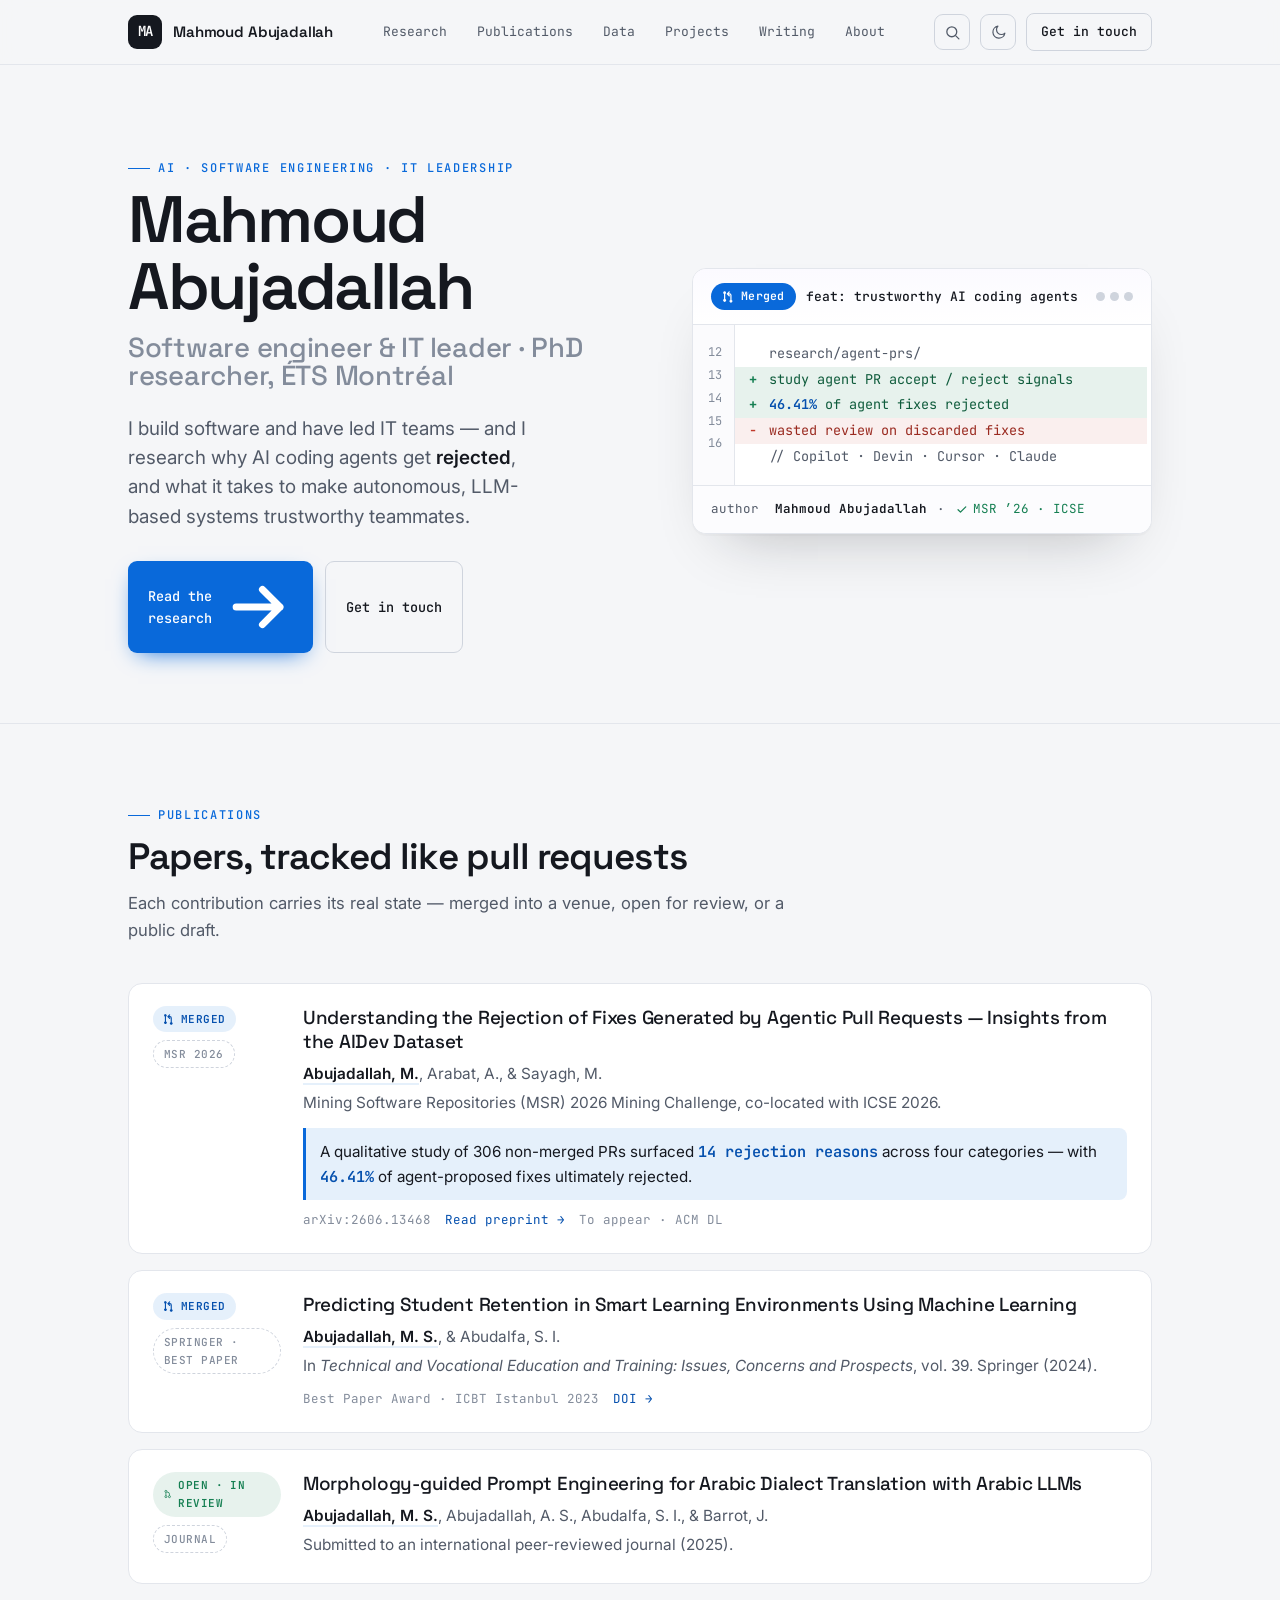
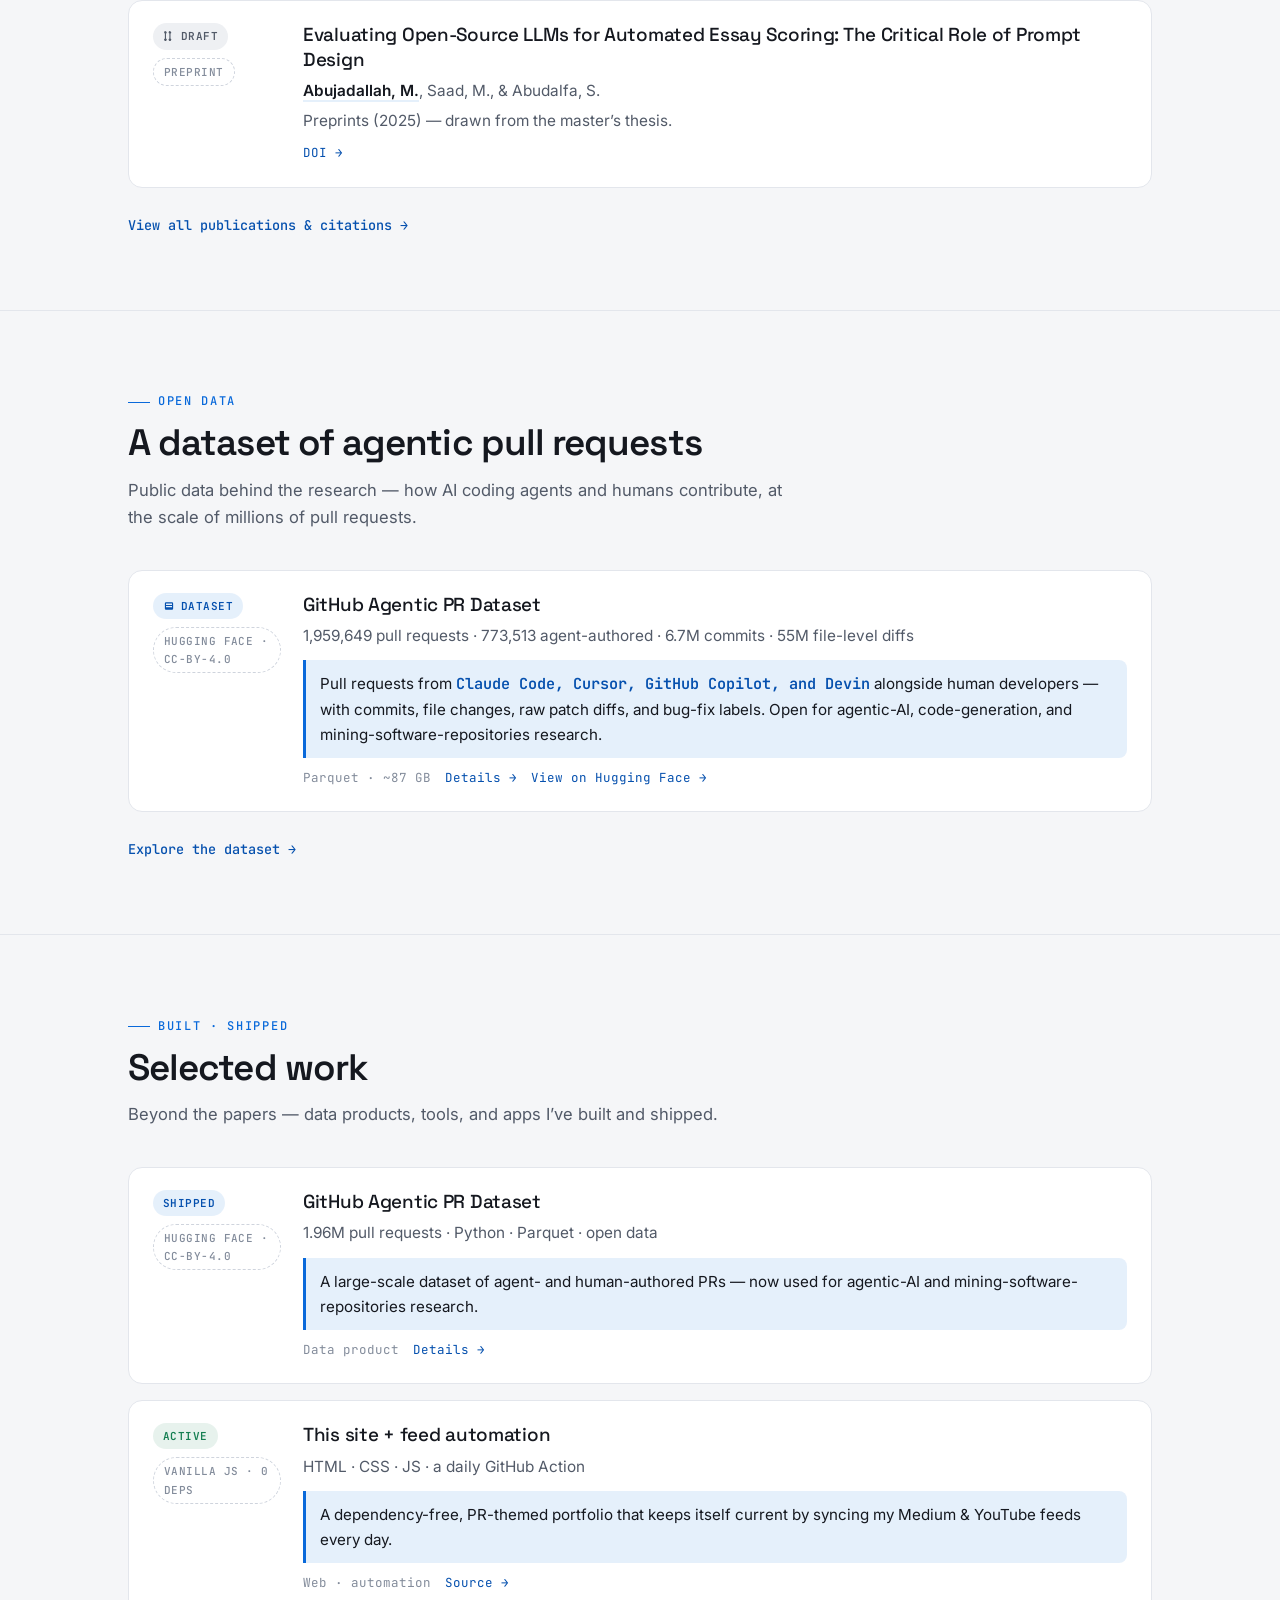
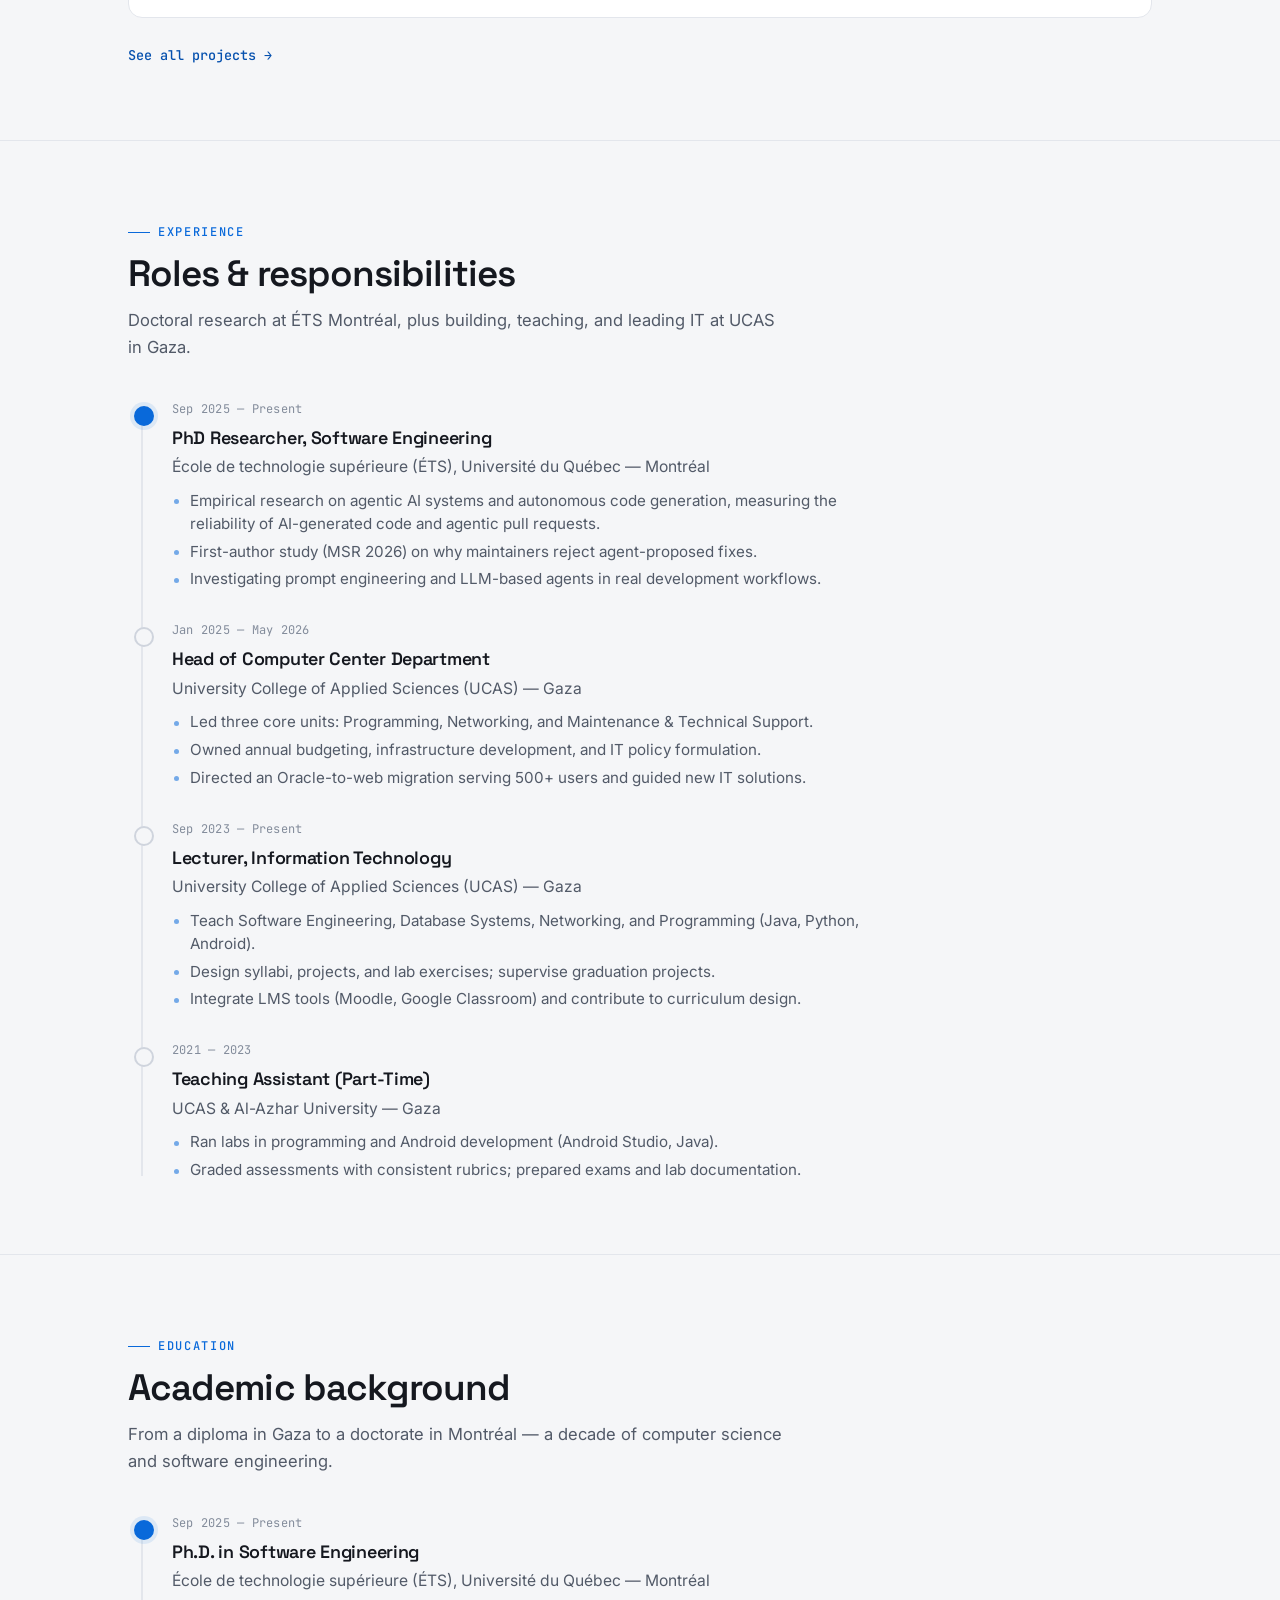
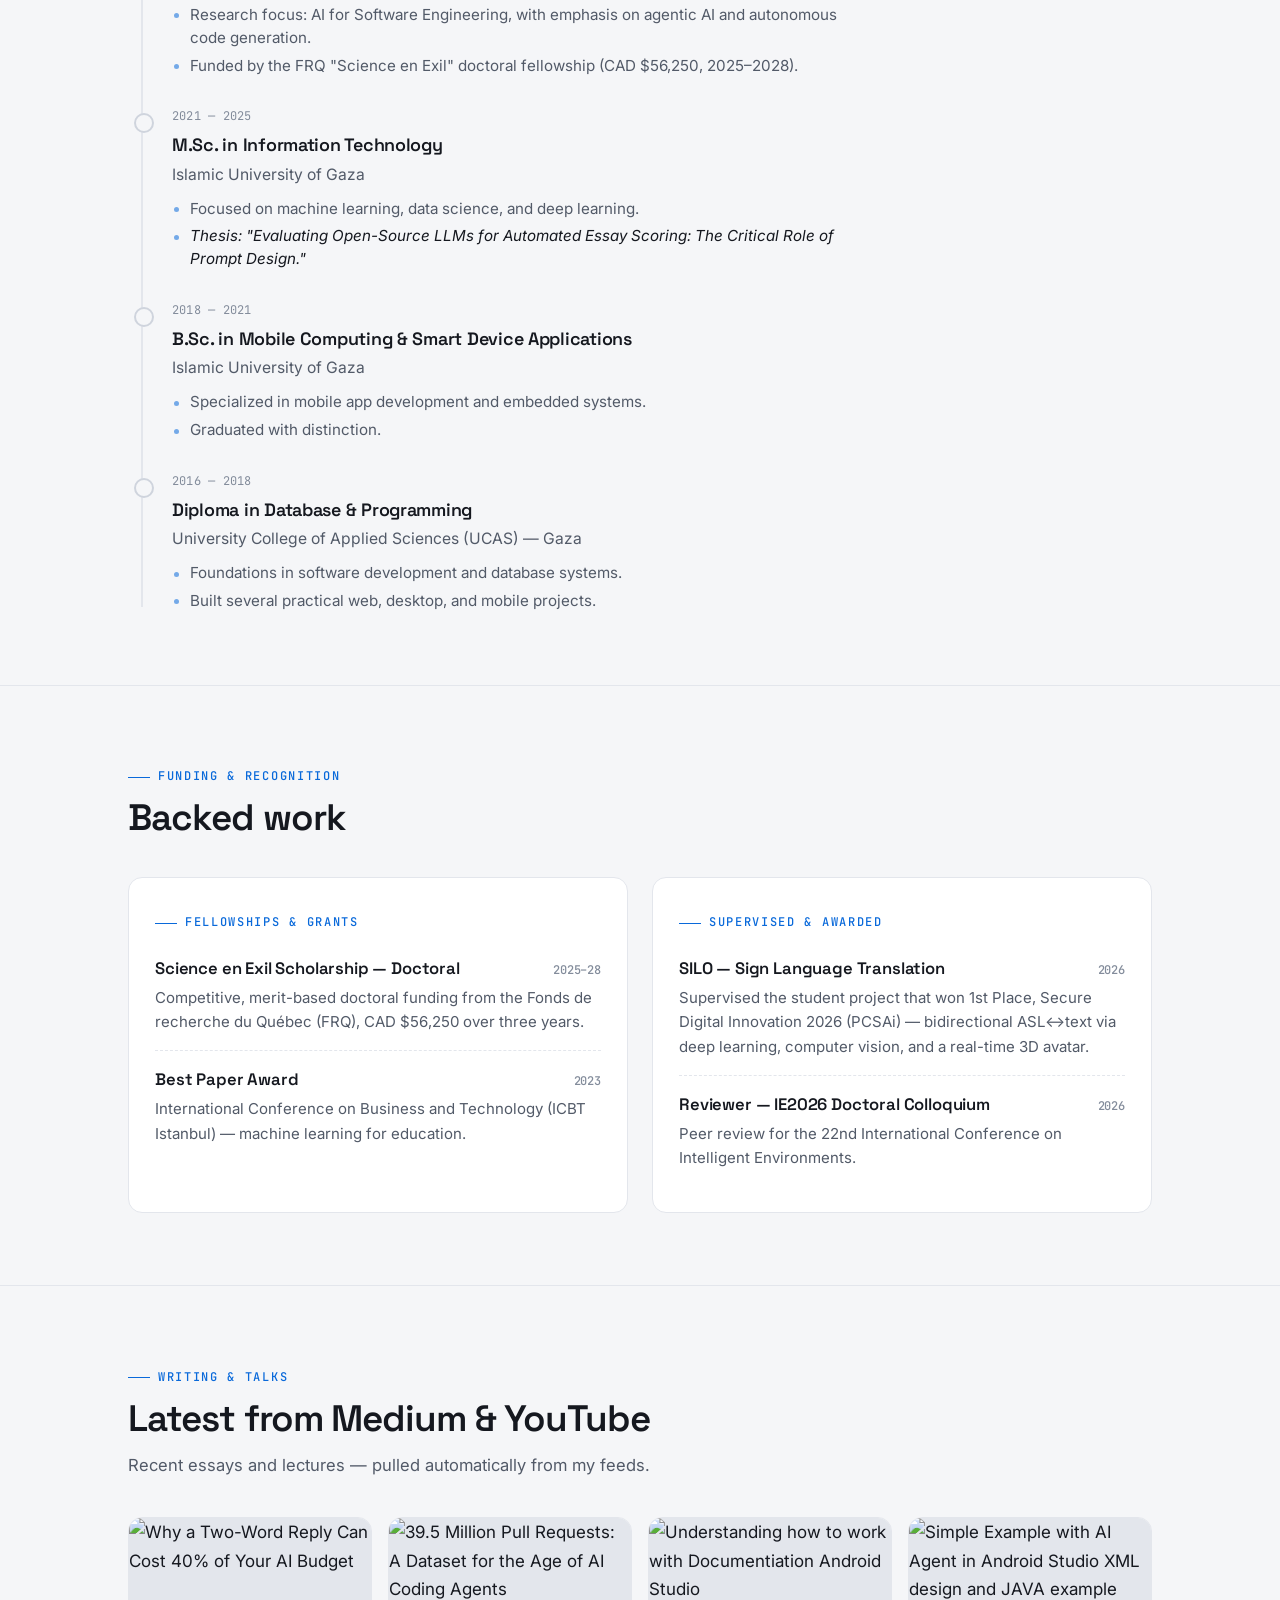
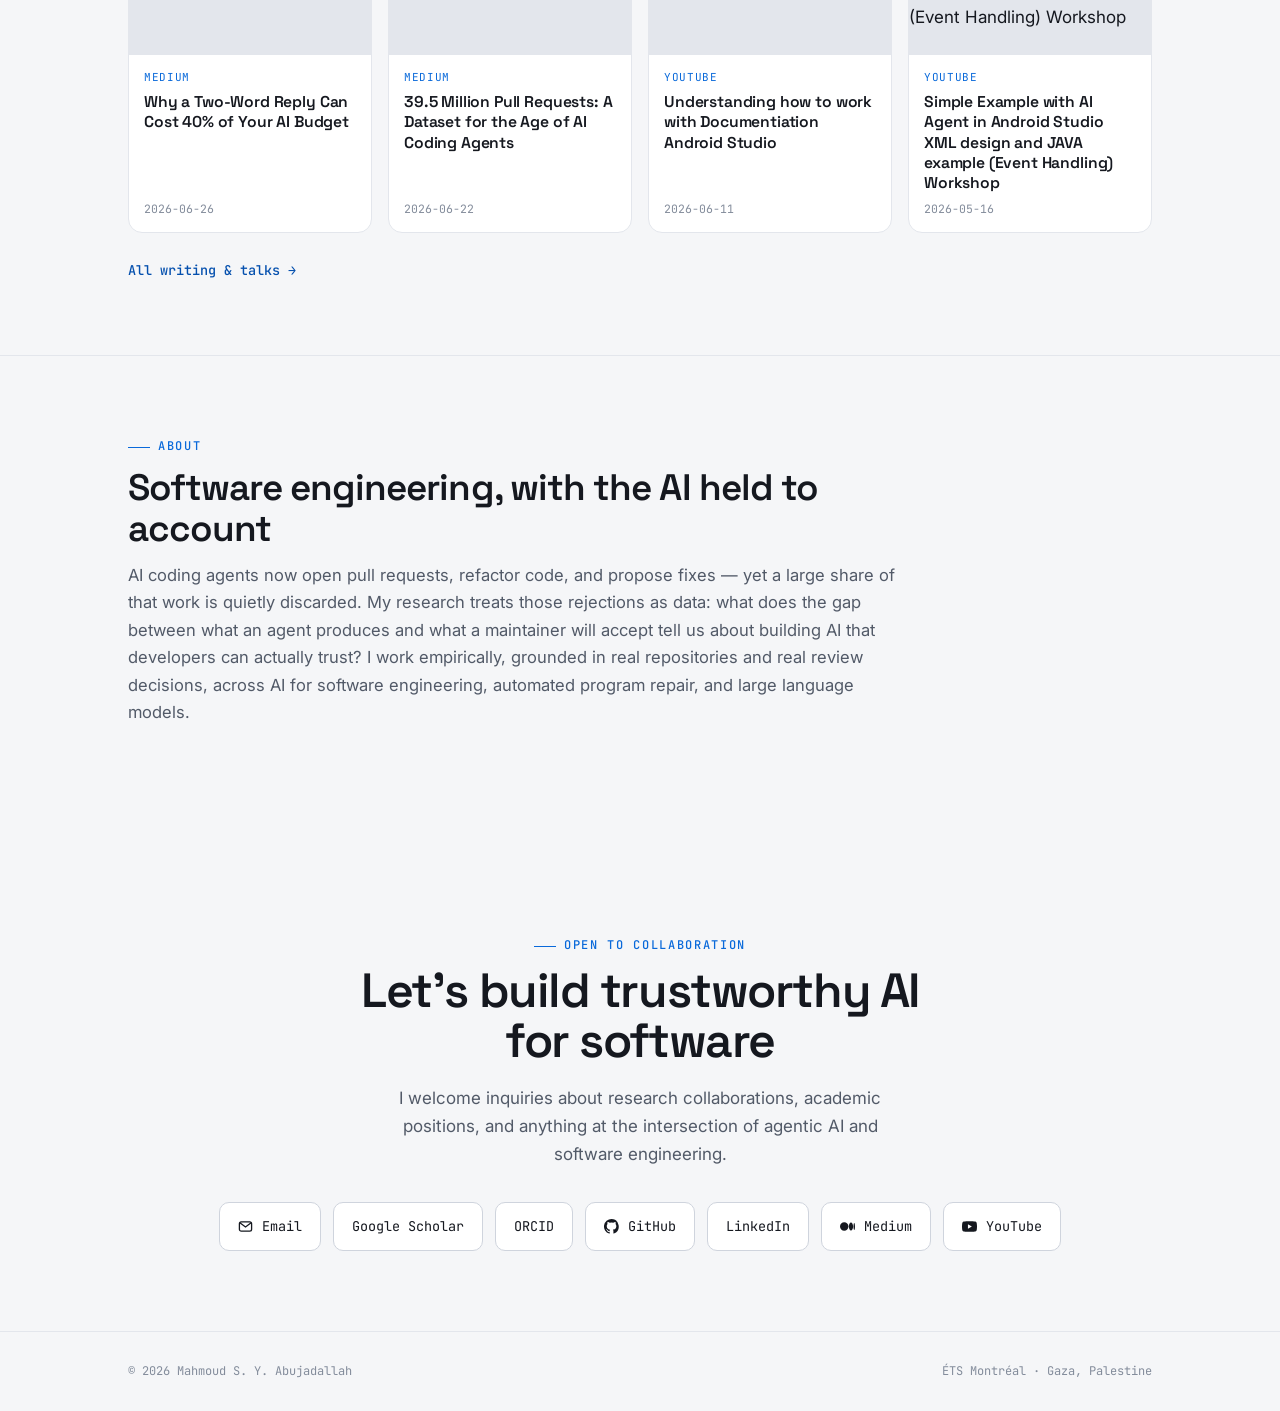
==== commit c0db9ca6: "feat: reposition homepage as software engineer + IT leader (not only PhD) Lead with the engineering " ====
--- a/index.html
+++ b/index.html
@@ -3,18 +3,20 @@
 <head>
 <meta charset="utf-8">
 <meta name="viewport" content="width=device-width, initial-scale=1">
-<title>Mahmoud S. Y. Abujadallah — AI for Software Engineering</title>
-<meta name="description" content="PhD researcher at ÉTS Montréal studying AI coding agents, agentic pull requests, and the trustworthiness of AI-generated code.">
+<meta name="google-site-verification" content="AIx82EzX7Oe6bxaJeSC256YYcsLX1R-_FrQfSpI60ZQ">
+<title>Mahmoud S. Y. Abujadallah — Software Engineer, IT Leader & AI Researcher</title>
+<meta name="description" content="Software engineer & IT leader and PhD researcher at ÉTS Montréal — I build AI/data tools, have led technical teams, and study trustworthy AI coding agents.">
 <meta name="author" content="Mahmoud S. Y. Abujadallah">
 <meta name="robots" content="index, follow">
 <meta name="theme-color" content="#0969DA">
 <link rel="canonical" href="https://mabujadallah.github.io/">
 <link rel="icon" type="image/svg+xml" href="favicon.svg">
+<link rel="alternate" type="application/rss+xml" title="Mahmoud S. Y. Abujadallah — Writing" href="/feed.xml">
 
 <!-- Open Graph -->
 <meta property="og:type" content="website">
-<meta property="og:title" content="Mahmoud S. Y. Abujadallah — AI for Software Engineering">
-<meta property="og:description" content="PhD researcher studying why AI coding agents get rejected — and how to make them trustworthy teammates.">
+<meta property="og:title" content="Mahmoud S. Y. Abujadallah — Software Engineer, IT Leader & AI Researcher">
+<meta property="og:description" content="Software engineer & IT leader and PhD researcher — I build AI and data tools, have led technical teams, and study why AI coding agents get rejected.">
 <meta property="og:url" content="https://mabujadallah.github.io/">
 <meta property="og:image" content="https://mabujadallah.github.io/images/og-card.png">
 <meta property="og:image:width" content="1200">
@@ -22,8 +24,8 @@
 
 <!-- Twitter -->
 <meta name="twitter:card" content="summary_large_image">
-<meta name="twitter:title" content="Mahmoud S. Y. Abujadallah — AI for Software Engineering">
-<meta name="twitter:description" content="PhD researcher studying why AI coding agents get rejected — and how to make them trustworthy teammates.">
+<meta name="twitter:title" content="Mahmoud S. Y. Abujadallah — Software Engineer, IT Leader & AI Researcher">
+<meta name="twitter:description" content="Software engineer & IT leader and PhD researcher — I build AI and data tools, have led technical teams, and study why AI coding agents get rejected.">
 <meta name="twitter:image" content="https://mabujadallah.github.io/images/og-card.png">
 
 <!-- JSON-LD -->
@@ -34,7 +36,7 @@
   "name": "Mahmoud S. Y. Abujadallah",
   "url": "https://mabujadallah.github.io/",
   "image": "https://mabujadallah.github.io/images/og-card.png",
-  "jobTitle": "PhD Researcher",
+  "jobTitle": ["Software Engineer", "IT Leader", "PhD Researcher"],
   "affiliation": {
     "@type": "CollegeOrUniversity",
     "name": "École de technologie supérieure (ÉTS)"
@@ -501,11 +503,11 @@
 <div class="hero">
   <div class="wrap hero-grid">
     <div>
-      <span class="eyebrow" data-i18n="hero.eyebrow">AI for Software Engineering</span>
+      <span class="eyebrow" data-i18n="hero.eyebrow">AI · Software Engineering · IT Leadership</span>
       <h1><span data-i18n="hero.name">Mahmoud Abujadallah</span>
-        <span class="sub" data-i18n="hero.sub">PhD researcher · ÉTS Montréal</span>
+        <span class="sub" data-i18n="hero.sub">Software engineer &amp; IT leader · PhD researcher, ÉTS Montréal</span>
       </h1>
-      <p class="lead" data-i18n="hero.lead">I study why AI coding agents get <b>rejected</b> — and what it takes to make autonomous, LLM-based systems trustworthy teammates.</p>
+      <p class="lead" data-i18n="hero.lead">I build software and have led IT teams — and I research why AI coding agents get <b>rejected</b>, and what it takes to make autonomous, LLM-based systems trustworthy teammates.</p>
       <div class="hero-actions">
         <a class="btn btn-primary" href="#research"><span data-i18n="hero.btnRead">Read the research</span>
           <svg viewBox="0 0 16 16" fill="none" aria-hidden="true"><path d="M3 8h10M9 4l4 4-4 4" stroke="currentColor" stroke-width="1.6" stroke-linecap="round" stroke-linejoin="round"/></svg>
